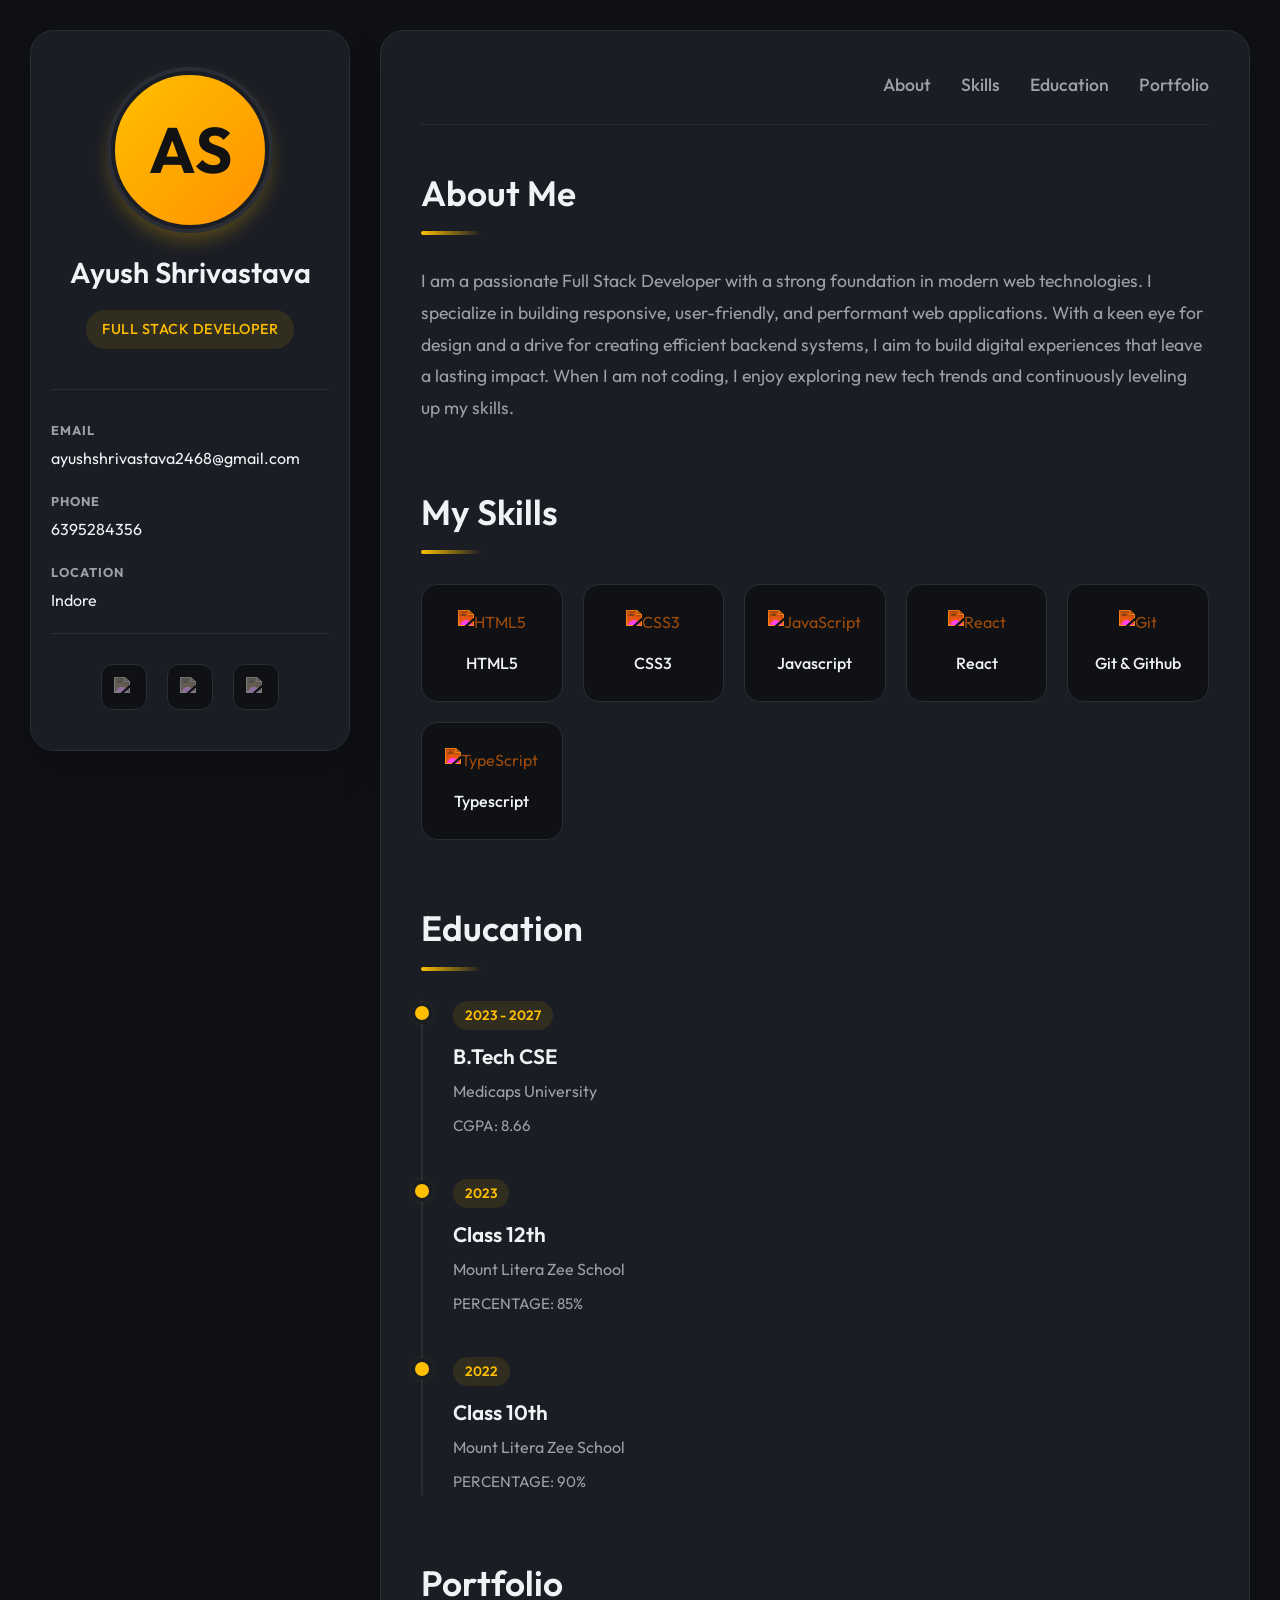
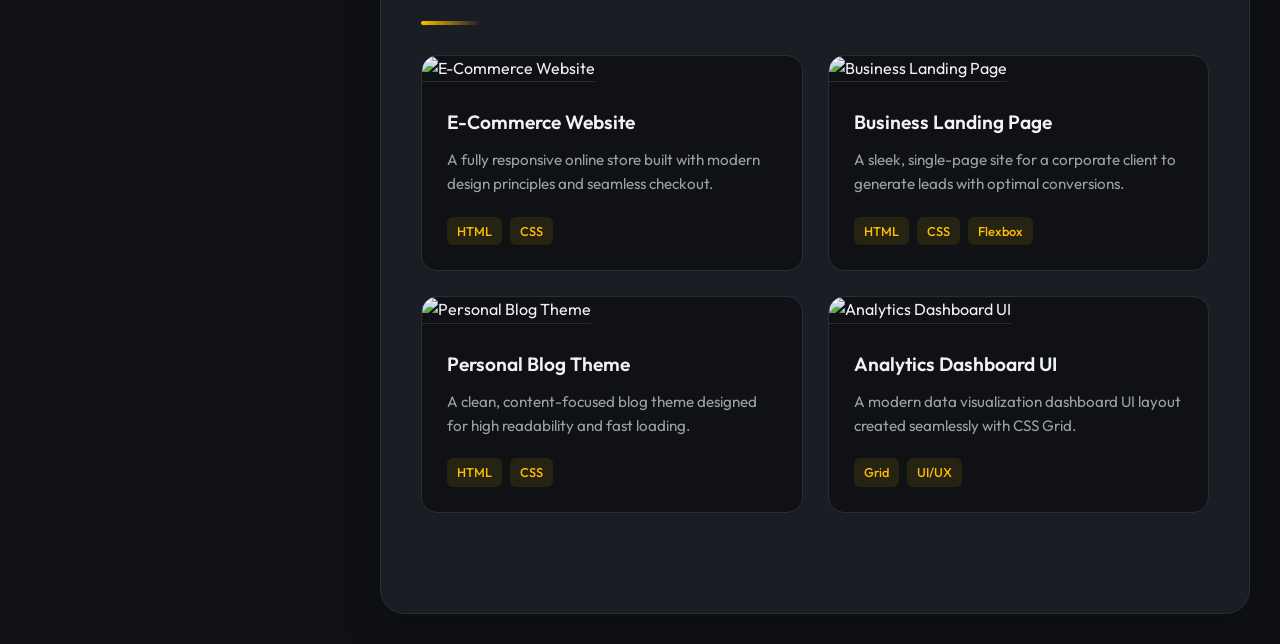
==== index.html @ e551c9ca "update" ====
<!DOCTYPE html>
<html lang="en">
<head>
    <meta charset="UTF-8">
    <meta name="viewport" content="width=device-width, initial-scale=1.0">
    <title>Ayush Shrivastava - Portfolio</title>
    <link rel="preconnect" href="https://fonts.googleapis.com">
    <link rel="preconnect" href="https://fonts.gstatic.com" crossorigin>
    <link href="https://fonts.googleapis.com/css2?family=Outfit:wght@300;400;500;600;700&display=swap" rel="stylesheet">
    <link rel="stylesheet" href="style.css">
</head>
<body>
    <div class="main-container">

        <!-- sidebar -->
         <div class="sidebar">

            <!-- profile -->
             <div class="profile">
                <div class="dp-text">AS</div>
                <h1>Ayush Shrivastava</h1>
                <h2>full stack developer</h2>
            </div>

             <!-- contact  -->
       <div class="contact">
                  <div class="email">
                    <h3 class="label">Email</h3>
                    <a href="mailto:ayushshrivastava2468@gmail.com" class="value">ayushshrivastava2468@gmail.com</a>
                  </div>
                  <div class="phone">
                    <h3 class="label">Phone</h3>
                    <a href="tel:6395284356" class="value">6395284356</a>
                  </div>
                  <div class="location">
                    <h3 class="label">Location</h3>
                    <p class="value">Indore</p>
                  </div>
             </div>

              <!-- social media-->
              <div class="social">
                <a href="#"><img src="https://www.svgrepo.com/show/144030/linkedin-square-logo.svg" alt="LinkedIn"></a>
                <a href="#"><img src="https://simpleicons.org/icons/facebook.svg" alt="Facebook"></a>
                <a href="#"><img src="https://simpleicons.org/icons/github.svg" alt="GitHub"></a>
              </div>
         </div>

         <!-- main contain -->
          <div class="content">
            <!-- navigation -->
             <div id="navigation">
             <nav>
              <a href="#about" class="active">About</a>
              <a href="#skills">Skills</a>
              <a href="#education">Education</a>
              <a href="#portfolio">Portfolio</a>
             </nav>
             </div>

            <!-- about me -->
             <div id="about">
              <h2 class="heading">About Me</h2>
               <div class="line"></div>
               <p>I am a passionate Full Stack Developer with a strong foundation in modern web technologies. I specialize in building responsive, user-friendly, and performant web applications. With a keen eye for design and a drive for creating efficient backend systems, I aim to build digital experiences that leave a lasting impact. When I am not coding, I enjoy exploring new tech trends and continuously leveling up my skills.</p>
             </div>

            <!-- skills -->
             <div id="skills">
              <h2 class="heading">My Skills</h2>
              <div class="line"></div>
              <div class="grid-container">
                  <div class="item">
                        <img src="https://simpleicons.org/icons/html5.svg" alt="HTML5">
                        <h3>HTML5</h3>
                    </div>
                    <div class="item">
                        <img src="https://simpleicons.org/icons/css3.svg" alt="CSS3">
                        <h3>CSS3</h3>
                    </div>
                    <div class="item">
                        <img src="https://simpleicons.org/icons/javascript.svg" alt="JavaScript">
                        <h3>Javascript</h3>
                    </div>
                    <div class="item">
                        <img src="https://simpleicons.org/icons/react.svg" alt="React">
                        <h3>React</h3>
                    </div>
                    <div class="item">
                        <img src="https://simpleicons.org/icons/git.svg" alt="Git">
                        <h3>Git & Github</h3>
                    </div>
                    <div class="item">
                        <img src="https://simpleicons.org/icons/typescript.svg" alt="TypeScript">
                        <h3>Typescript</h3>
                </div>
              </div>
          </div>

            <!-- education -->
             <div id="education">
                <h2 class="heading">Education</h2>
               <div class="line"></div>
               <div class="edtech">
                    <div class="edfirst">
                        <div class="goal"></div>
                        <div class="year">2023 - 2027</div>
                        <h3 class="degree">B.Tech CSE</h3>
                        <h3 class="college">Medicaps University</h3>
                        <p class="work">CGPA: 8.66</p>
                    </div>
                    <div class="edsecond">
                        <div class="goal"></div>
                        <div class="year">2023</div>
                        <h3 class="degree">Class 12th</h3>
                        <h3 class="college">Mount Litera Zee School</h3>
                        <p class="work">PERCENTAGE: 85%</p>
                    </div>
                     <div class="edthird">
                        <div class="goal"></div>
                        <div class="year">2022</div>
                        <h3 class="degree">Class 10th</h3>
                        <h3 class="college">Mount Litera Zee School</h3>
                        <p class="work">PERCENTAGE: 90%</p>
                    </div>
             </div>
             </div>

            <!-- portfolio -->
             <div id="portfolio">
                <h2 class="heading">Portfolio</h2>
                <div class="line"></div>

                <div class="project-container">
                    <div class="project">
                        <div class="project-img-wrapper">
                            <img src="https://images.unsplash.com/photo-1517694712202-14dd9538aa97?crop=entropy&cs=tinysrgb&fit=max&fm=jpg&ixid=MnwzNjUyOXwwfDF8c2VhcmNofDN8fGNvZGluZ3xlbnwwfHx8fDE2NTg0MjU5NjM&ixlib=rb-1.2.1&q=80&w=400" alt="E-Commerce Website">
                        </div>
                        <div class="card">
                            <h3>E-Commerce Website</h3>
                            <p>A fully responsive online store built with modern design principles and seamless checkout.</p>
                            <div class="project-tags">
                                <span>HTML</span><span>CSS</span>
                            </div>
                        </div>
                    </div>
                    <div class="project">
                        <div class="project-img-wrapper">
                            <img src="https://images.unsplash.com/photo-1542744095-291d1f67b221?crop=entropy&cs=tinysrgb&fit=max&fm=jpg&ixid=MnwzNjUyOXwwfDF8c2VhcmNofDEyfHx3ZWJzaXRlJTIwZGVzaWdufGVufDB8fHx8MTY1ODQyNTk5OQ&ixlib=rb-1.2.1&q=80&w=400" alt="Business Landing Page">
                        </div>
                        <div class="card">
                            <h3>Business Landing Page</h3>
                            <p>A sleek, single-page site for a corporate client to generate leads with optimal conversions.</p>
                            <div class="project-tags">
                                <span>HTML</span><span>CSS</span><span>Flexbox</span>
                            </div>
                        </div>
                    </div>
                    <div class="project">
                        <div class="project-img-wrapper">
                            <img src="https://images.unsplash.com/photo-1509343256512-d77a5cb3791b?crop=entropy&cs=tinysrgb&fit=max&fm=jpg&ixid=MnwzNjUyOXwwfDF8c2VhcmNofDE4fHxwb3J0Zm9saW98ZW58MHx8fHwxNjU4NDI2MDUx&ixlib=rb-1.2.1&q=80&w=400" alt="Personal Blog Theme">
                        </div>
                        <div class="card">
                            <h3>Personal Blog Theme</h3>
                            <p>A clean, content-focused blog theme designed for high readability and fast loading.</p>
                            <div class="project-tags">
                                <span>HTML</span><span>CSS</span>
                            </div>
                        </div>
                    </div>
                    <div class="project">
                        <div class="project-img-wrapper">
                            <img src="https://images.unsplash.com/photo-1551288049-bebda4e38f71?crop=entropy&cs=tinysrgb&fit=max&fm=jpg&ixid=MnwzNjUyOXwwfDF8c2VhcmNofDF8fGRhc2hib2FyZHxlbnwwfHx8fDE2NTg0MjYwMjM&ixlib=rb-1.2.1&q=80&w=400" alt="Analytics Dashboard UI">
                        </div>
                        <div class="card">
                            <h3>Analytics Dashboard UI</h3>
                            <p>A modern data visualization dashboard UI layout created seamlessly with CSS Grid.</p>
                            <div class="project-tags">
                                <span>Grid</span><span>UI/UX</span>
                            </div>
                        </div>
                    </div>
                </div>
             </div>

          </div>
    </div>

    <script>
        // Simple active state toggle for navigation based on scroll
        const sections = document.querySelectorAll('.content > div[id]');
        const navLinks = document.querySelectorAll('nav a');

        window.addEventListener('scroll', () => {
            let current = '';
            sections.forEach(section => {
                const sectionTop = section.offsetTop;
                if (pageYOffset >= sectionTop - 150) {
                    current = section.getAttribute('id');
                }
            });

            navLinks.forEach(link => {
                link.classList.remove('active');
                if (link.getAttribute('href').substring(1) === current) {
                    link.classList.add('active');
                }
            });
        });
    </script>
</body>
</html>
---- style.css ----
:root {
  --bg-color: #0f1115;
  --panel-bg: #1a1d24;
  --panel-border: #2a2d35;
  --primary: #FFBF00;
  --primary-glow: rgba(255, 191, 0, 0.3);
  --text-main: #f0f2f5;
  --text-muted: #9ba1a6;
  --font-main: 'Outfit', sans-serif;
  --transition: 0.3s cubic-bezier(0.4, 0, 0.2, 1);
}

html {
  scroll-behavior: smooth;
}

body {
    background-color: var(--bg-color);
    font-family: var(--font-main);
    color: var(--text-main);
    padding: 0;
    margin: 0;
    line-height: 1.6;
}

/* Scrollbar */
::-webkit-scrollbar {
  width: 8px;
}
::-webkit-scrollbar-track {
  background: var(--bg-color);
}
::-webkit-scrollbar-thumb {
  background: var(--panel-border);
  border-radius: 4px;
}
::-webkit-scrollbar-thumb:hover {
  background: var(--primary);
}

.main-container {
    display: grid;
    max-width: 1300px;
    grid-template-columns: 320px 1fr;
    gap: 30px;
    width: 100%;
    padding: 30px;
    margin: auto;
    box-sizing: border-box;
}

@media (max-width: 900px) {
    .main-container {
        grid-template-columns: 1fr;
    }
}

.sidebar {
    background-color: var(--panel-bg);
    border: 1px solid var(--panel-border);
    border-radius: 24px;
    padding: 40px 20px;
    position: sticky;
    top: 30px;
    height: max-content;
    box-shadow: 0 20px 40px rgba(0,0,0,0.2);
}

.content {
    background-color: var(--panel-bg);
    border: 1px solid var(--panel-border);
    padding: 40px;
    border-radius: 24px;
    box-shadow: 0 20px 40px rgba(0,0,0,0.2);
}

@media (max-width: 600px) {
    .content {
        padding: 20px;
    }
}

/* Profile */
.profile {
    text-align: center;
}

.profile .dp-text {
    width: 150px;
    height: 150px;
    border-radius: 50%;
    background: linear-gradient(135deg, var(--primary), #ff9100);
    color: #121212;
    display: flex;
    align-items: center;
    justify-content: center;
    font-size: 64px;
    font-weight: 700;
    margin: 0 auto 20px;
    border: 4px solid var(--panel-bg);
    box-shadow: 0 0 0 4px var(--panel-border), 0 10px 20px var(--primary-glow);
    transition: transform var(--transition);
}

.profile .dp-text:hover {
    transform: scale(1.05) rotate(-5deg);
}

.profile h1 {
    color: var(--text-main);
    margin: 0 0 15px 0;
    font-size: 1.8rem;
    font-weight: 600;
}

.profile h2 {
    background-color: rgba(255, 191, 0, 0.1);
    color: var(--primary);
    display: inline-block;
    padding: 8px 16px;
    border-radius: 20px;
    font-size: 0.9rem;
    font-weight: 500;
    margin: 0;
    letter-spacing: 0.5px;
    text-transform: uppercase;
}

/* Contact */
.contact {
    margin-top: 40px;
    padding-top: 30px;
    border-top: 1px solid var(--panel-border);
}

.contact > div {
    display: flex;
    align-items: flex-start;
    flex-direction: column;
    margin-bottom: 20px;
}

.label {
    margin: 0 0 5px 0;
    font-size: 0.8rem;
    text-transform: uppercase;
    color: var(--text-muted);
    letter-spacing: 1px;
}

.value {
    color: var(--text-main);
    text-decoration: none;
    font-size: 1rem;
    transition: color var(--transition);
    word-break: break-all;
}

.value:hover {
    color: var(--primary);
}

.location p {
    margin: 0;
}

/* Social Media */
.social {
    margin-top: 20px;
    padding-top: 30px;
    border-top: 1px solid var(--panel-border);
    display: flex;
    justify-content: center;
    gap: 20px;
}

.social a {
    display: flex;
    align-items: center;
    justify-content: center;
    width: 44px;
    height: 44px;
    border-radius: 12px;
    background: var(--bg-color);
    border: 1px solid var(--panel-border);
    transition: all var(--transition);
}

.social img {
    height: 20px;
    width: 20px;
    filter: invert(0.7);
    transition: filter var(--transition), transform var(--transition);
}

.social a:hover {
    background: var(--primary);
    border-color: var(--primary);
    transform: translateY(-3px);
    box-shadow: 0 10px 20px var(--primary-glow);
}

.social a:hover img {
    filter: invert(1) brightness(0);
    transform: scale(1.1);
}

/* Navigation */
#navigation {
    border-bottom: 1px solid var(--panel-border);
    margin-bottom: 40px;
    padding-bottom: 20px;
    position: sticky;
    top: -1px;
    background: var(--panel-bg);
    z-index: 10;
}

nav {
    display: flex;
    justify-content: flex-end;
    gap: 30px;
}

@media (max-width: 600px) {
    nav {
        justify-content: center;
        flex-wrap: wrap;
        gap: 15px;
    }
}

nav a {
    color: var(--text-muted);
    text-decoration: none;
    font-size: 1.1rem;
    font-weight: 500;
    transition: all var(--transition);
    position: relative;
    padding-bottom: 5px;
}

nav a::after {
    content: '';
    position: absolute;
    bottom: 0;
    left: 0;
    width: 0;
    height: 2px;
    background: var(--primary);
    transition: width var(--transition);
}

nav a.active, nav a:hover {
    color: var(--primary);
}

nav a.active::after, nav a:hover::after {
    width: 100%;
}

/* Sections */
.heading {
    color: var(--text-main);
    font-size: 2.2rem;
    margin: 0 0 10px 0;
    font-weight: 600;
}

.line {
    width: 60px;
    height: 4px;
    background: linear-gradient(90deg, var(--primary), transparent);
    margin-bottom: 30px;
    border-radius: 2px;
}

#about, #skills, #education, #portfolio {
    margin-bottom: 60px;
    scroll-margin-top: 80px;
}

#about p {
    color: var(--text-muted);
    font-size: 1.1rem;
    line-height: 1.8;
}

/* Skills */
.grid-container {
    display: grid;
    grid-template-columns: repeat(auto-fit, minmax(130px, 1fr));
    gap: 20px;
}

.item {
    padding: 25px 15px;
    border-radius: 16px;
    border: 1px solid var(--panel-border);
    background-color: var(--bg-color);
    text-align: center;
    transition: all var(--transition);
}

.item:hover {
    transform: translateY(-5px);
    border-color: var(--primary);
    box-shadow: 0 10px 20px rgba(0,0,0,0.2);
}

.item img {
    height: 40px;
    width: 40px;
    margin-bottom: 15px;
    filter: invert(75%) sepia(50%) saturate(1000%) hue-rotate(350deg) brightness(110%) contrast(101%);
    transition: transform var(--transition);
}

.item:hover img {
    transform: scale(1.1);
}

.item h3 {
    font-size: 1rem;
    font-weight: 500;
    margin: 0;
    color: var(--text-main);
}

/* Education Timeline */
.edtech {
    position: relative;
    padding-left: 30px;
    border-left: 2px solid var(--panel-border);
}

.edfirst, .edsecond, .edthird {
    position: relative;
    margin-bottom: 40px;
}

.edthird {
    margin-bottom: 0;
}

.goal {
    position: absolute;
    width: 14px;
    height: 14px;
    background-color: var(--primary);
    border-radius: 50%;
    left: -38px;
    top: 5px;
    box-shadow: 0 0 0 4px var(--panel-bg), 0 0 10px var(--primary-glow);
}

.year {
    display: inline-block;
    font-size: 0.85rem;
    color: var(--primary);
    background: rgba(255, 191, 0, 0.1);
    padding: 4px 12px;
    border-radius: 20px;
    margin-bottom: 10px;
    font-weight: 600;
}

.degree {
    display: block;
    color: var(--text-main);
    font-size: 1.3rem;
    font-weight: 600;
    margin: 0 0 5px 0;
}

.college {
    display: block;
    color: var(--text-muted);
    font-size: 1rem;
    font-weight: 400;
    margin: 0 0 10px 0;
}

.work {
    color: var(--text-muted);
    font-size: 0.95rem;
    margin: 0;
}

/* Portfolio */
.project-container {
    display: grid;
    grid-template-columns: repeat(auto-fit, minmax(280px, 1fr));
    gap: 25px;
}

.project {
    background-color: var(--bg-color);
    border: 1px solid var(--panel-border);
    border-radius: 16px;
    overflow: hidden;
    transition: all var(--transition);
    display: flex;
    flex-direction: column;
}

.project:hover {
    transform: translateY(-8px);
    border-color: var(--primary);
    box-shadow: 0 15px 30px rgba(0,0,0,0.3);
}

.project img {
    width: 100%;
    height: 200px;
    object-fit: cover;
    border-bottom: 1px solid var(--panel-border);
    transition: transform 0.5s ease;
}

.project:hover img {
    transform: scale(1.05);
}

.project-img-wrapper {
    overflow: hidden;
}

.project .card {
    padding: 25px;
    flex-grow: 1;
    display: flex;
    flex-direction: column;
}

.project h3 {
    color: var(--text-main);
    margin: 0 0 10px 0;
    font-size: 1.2rem;
    font-weight: 600;
}

.project p {
    color: var(--text-muted);
    line-height: 1.6;
    margin: 0 0 20px 0;
    font-size: 0.95rem;
    flex-grow: 1;
}

.project-tags {
    display: flex;
    flex-wrap: wrap;
    gap: 8px;
}

.project span {
    background-color: rgba(255, 191, 0, 0.1);
    color: var(--primary);
    font-size: 0.8rem;
    font-weight: 500;
    border-radius: 6px;
    padding: 4px 10px;
}
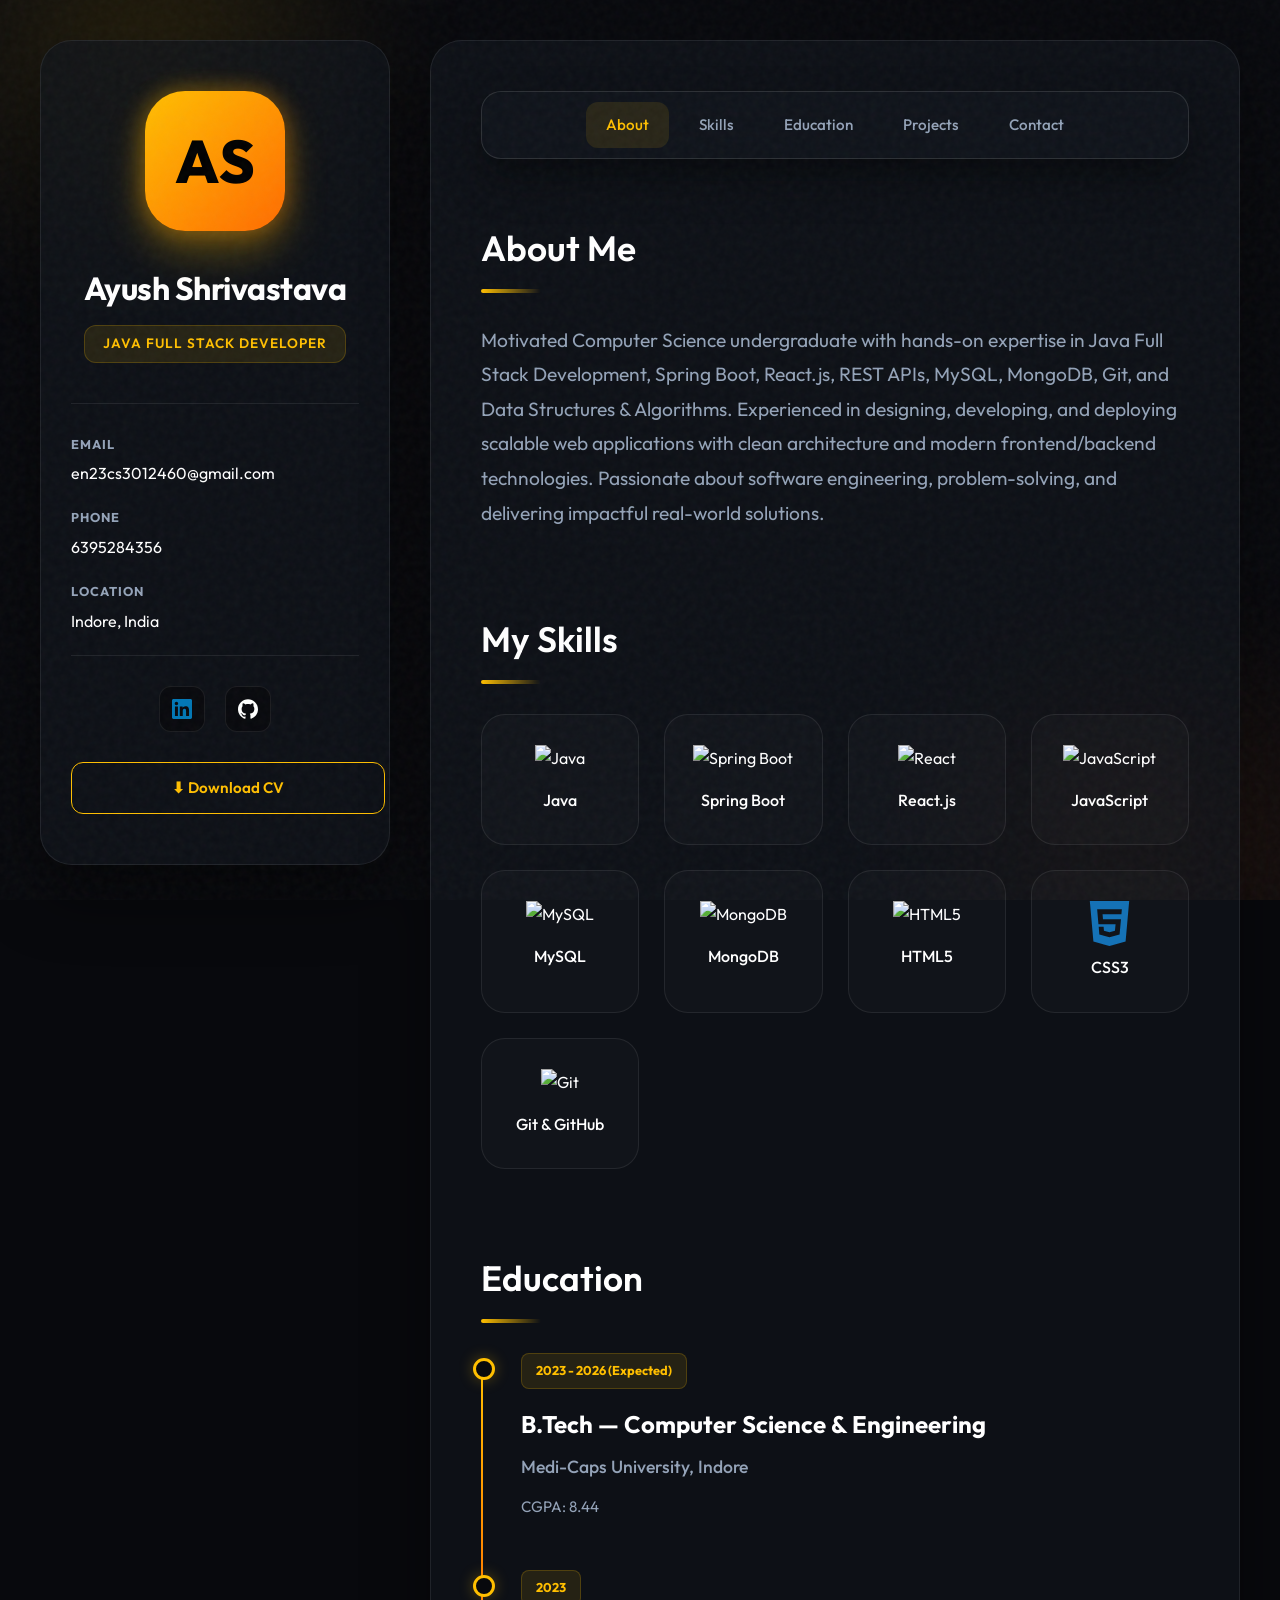
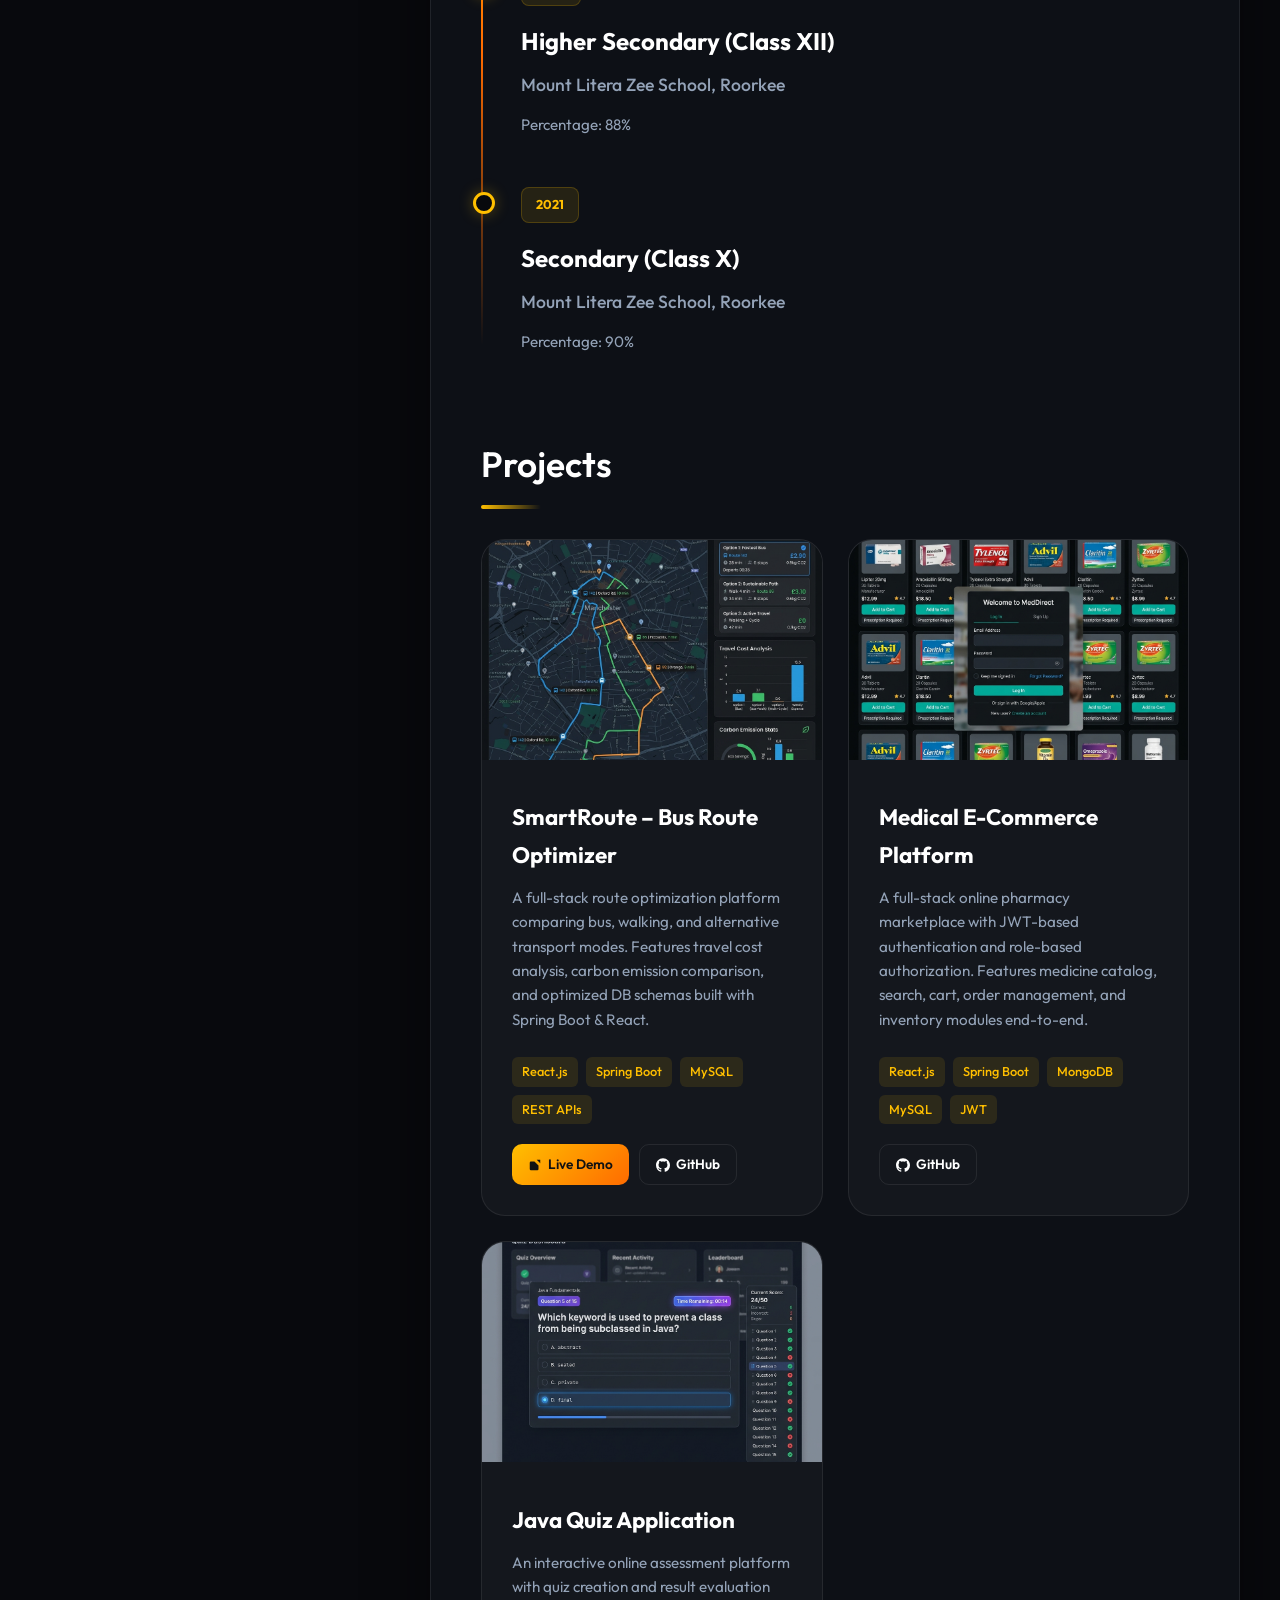
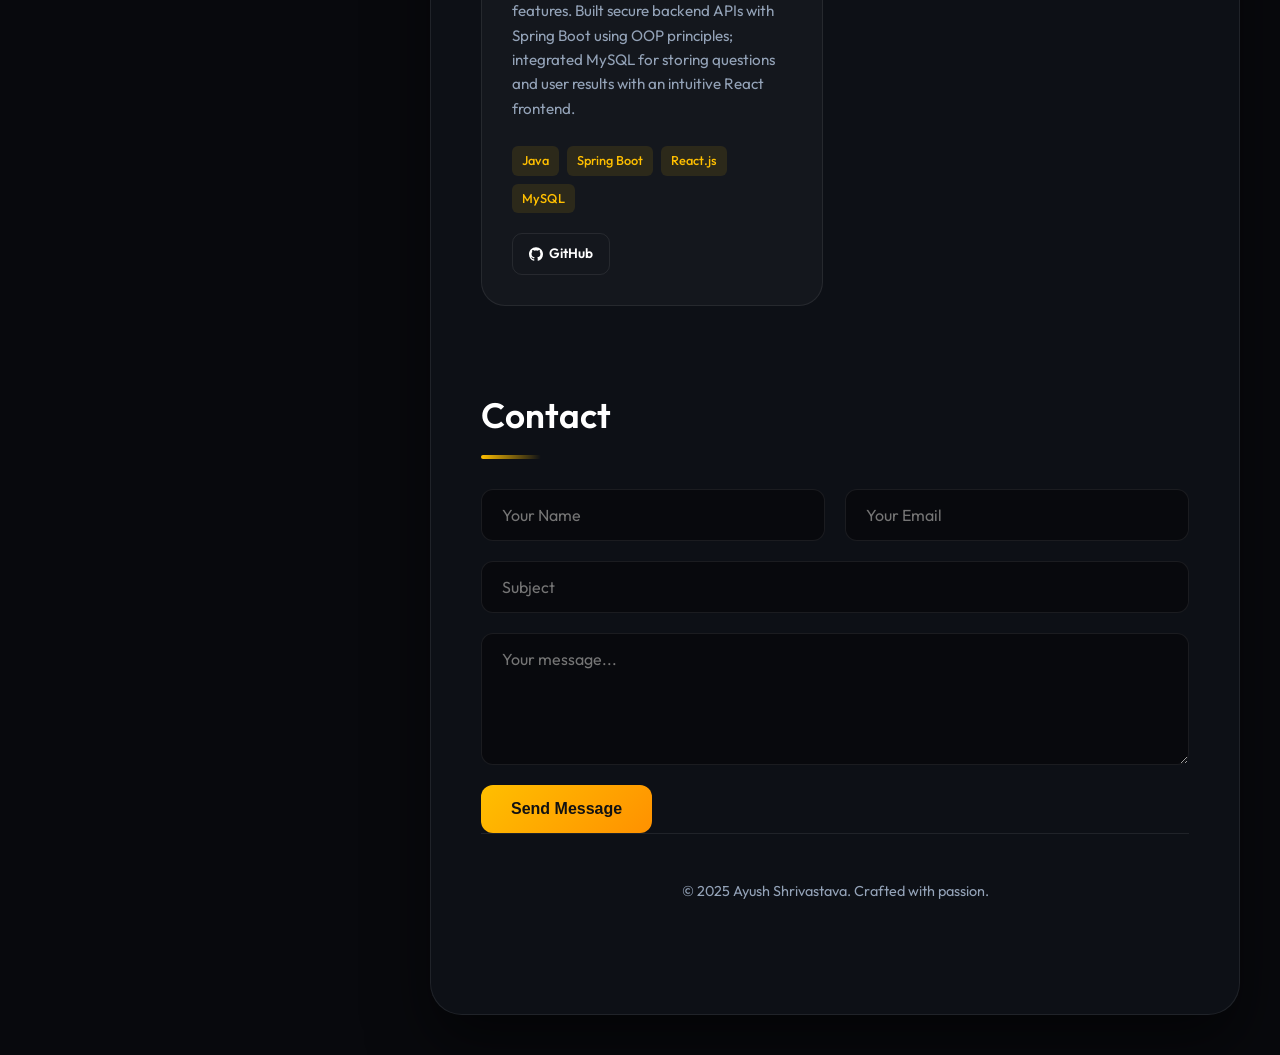
==== commit 84bf7343: "feat: update portfolio with 3 real projects, fix Java icon, update CGPA, add working links" ====
--- a/index.html
+++ b/index.html
@@ -4,12 +4,17 @@
     <meta charset="UTF-8">
     <meta name="viewport" content="width=device-width, initial-scale=1.0">
     <title>Ayush Shrivastava - Portfolio</title>
+    <meta name="description" content="Ayush Shrivastava - Java Full Stack Developer | Backend Engineer | Software Engineer. Portfolio showcasing projects in Spring Boot, React.js, and MongoDB.">
     <link rel="preconnect" href="https://fonts.googleapis.com">
     <link rel="preconnect" href="https://fonts.gstatic.com" crossorigin>
     <link href="https://fonts.googleapis.com/css2?family=Outfit:wght@300;400;500;600;700&display=swap" rel="stylesheet">
     <link rel="stylesheet" href="style.css">
 </head>
 <body>
+    <div class="bg-blobs">
+        <div class="blob blob-1"></div>
+        <div class="blob blob-2"></div>
+    </div>
     <div class="main-container">
 
         <!-- sidebar -->
@@ -19,14 +24,14 @@
              <div class="profile">
                 <div class="dp-text">AS</div>
                 <h1>Ayush Shrivastava</h1>
-                <h2>full stack developer</h2>
+                <h2>Java Full Stack Developer</h2>
             </div>
 
              <!-- contact  -->
        <div class="contact">
                   <div class="email">
                     <h3 class="label">Email</h3>
-                    <a href="mailto:ayushshrivastava2468@gmail.com" class="value">ayushshrivastava2468@gmail.com</a>
+                    <a href="mailto:en23cs3012460@gmail.com" class="value">en23cs3012460@gmail.com</a>
                   </div>
                   <div class="phone">
                     <h3 class="label">Phone</h3>
@@ -34,19 +39,26 @@
                   </div>
                   <div class="location">
                     <h3 class="label">Location</h3>
-                    <p class="value">Indore</p>
+                    <p class="value">Indore, India</p>
                   </div>
              </div>
 
               <!-- social media-->
-              <div class="social">
-                <a href="#"><img src="https://www.svgrepo.com/show/144030/linkedin-square-logo.svg" alt="LinkedIn"></a>
-                <a href="#"><img src="https://simpleicons.org/icons/facebook.svg" alt="Facebook"></a>
-                <a href="#"><img src="https://simpleicons.org/icons/github.svg" alt="GitHub"></a>
+               <div class="social">
+                 <a href="https://www.linkedin.com/in/ayush-shrivastava-908a51404/" target="_blank" rel="noopener noreferrer" aria-label="LinkedIn">
+                   <svg width="20" height="20" viewBox="0 0 24 24" fill="#0077B5" xmlns="http://www.w3.org/2000/svg"><path d="M20.447 20.452h-3.554v-5.569c0-1.328-.027-3.037-1.852-3.037-1.853 0-2.136 1.445-2.136 2.939v5.667H9.351V9h3.414v1.561h.046c.477-.9 1.637-1.85 3.37-1.85 3.601 0 4.267 2.37 4.267 5.455v6.286zM5.337 7.433c-1.144 0-2.063-.926-2.063-2.065 0-1.138.92-2.063 2.063-2.063 1.14 0 2.064.925 2.064 2.063 0 1.139-.925 2.065-2.064 2.065zm1.782 13.019H3.555V9h3.564v11.452zM22.225 0H1.771C.792 0 0 .774 0 1.729v20.542C0 23.227.792 24 1.771 24h20.451c.981 0 1.771-.773 1.771-1.729V1.729C24 .774 23.207 0 22.225 0z"/></svg>
+                 </a>
+                 <a href="https://github.com/ayush95922" target="_blank" rel="noopener noreferrer" aria-label="GitHub">
+                   <svg width="20" height="20" viewBox="0 0 24 24" fill="#FFFFFF" xmlns="http://www.w3.org/2000/svg"><path d="M12 .297c-6.63 0-12 5.373-12 12 0 5.303 3.438 9.8 8.205 11.385.6.113.82-.258.82-.577 0-.285-.01-1.04-.015-2.04-3.338.724-4.042-1.61-4.042-1.61C4.422 18.07 3.633 17.7 3.633 17.7c-1.087-.744.084-.729.084-.729 1.205.084 1.838 1.236 1.838 1.236 1.07 1.835 2.809 1.305 3.495.998.108-.776.417-1.305.76-1.605-2.665-.3-5.466-1.332-5.466-5.93 0-1.31.465-2.38 1.235-3.22-.135-.303-.54-1.523.105-3.176 0 0 1.005-.322 3.3 1.23.96-.267 1.98-.399 3-.405 1.02.006 2.04.138 3 .405 2.28-1.552 3.285-1.23 3.285-1.23.645 1.653.24 2.873.12 3.176.765.84 1.23 1.91 1.23 3.22 0 4.61-2.805 5.625-5.475 5.92.42.36.81 1.096.81 2.22 0 1.606-.015 2.896-.015 3.286 0 .315.21.69.825.57C20.565 22.092 24 17.592 24 12.297c0-6.627-5.373-12-12-12"/></svg>
+                 </a>
+               </div>
+
+              <div class="resume-btn-container">
+                  <a href="https://drive.google.com/open?id=1u8SB5fSMzvnxS4epfUUIvVacuaMoGX4R" target="_blank" rel="noopener noreferrer" class="resume-btn" id="download-cv-btn">⬇ Download CV</a>
               </div>
          </div>
 
-         <!-- main contain -->
+         <!-- main content -->
           <div class="content">
             <!-- navigation -->
              <div id="navigation">
@@ -54,7 +66,8 @@
               <a href="#about" class="active">About</a>
               <a href="#skills">Skills</a>
               <a href="#education">Education</a>
-              <a href="#portfolio">Portfolio</a>
+              <a href="#portfolio">Projects</a>
+              <a href="#contact-section">Contact</a>
              </nav>
              </div>
 
@@ -62,7 +75,7 @@
              <div id="about">
               <h2 class="heading">About Me</h2>
                <div class="line"></div>
-               <p>I am a passionate Full Stack Developer with a strong foundation in modern web technologies. I specialize in building responsive, user-friendly, and performant web applications. With a keen eye for design and a drive for creating efficient backend systems, I aim to build digital experiences that leave a lasting impact. When I am not coding, I enjoy exploring new tech trends and continuously leveling up my skills.</p>
+               <p>Motivated Computer Science undergraduate with hands-on expertise in Java Full Stack Development, Spring Boot, React.js, REST APIs, MySQL, MongoDB, Git, and Data Structures &amp; Algorithms. Experienced in designing, developing, and deploying scalable web applications with clean architecture and modern frontend/backend technologies. Passionate about software engineering, problem-solving, and delivering impactful real-world solutions.</p>
              </div>
 
             <!-- skills -->
@@ -71,29 +84,41 @@
               <div class="line"></div>
               <div class="grid-container">
                   <div class="item">
-                        <img src="https://simpleicons.org/icons/html5.svg" alt="HTML5">
+                        <img src="https://cdn.simpleicons.org/openjdk/ED8B00" alt="Java">
+                        <h3>Java</h3>
+                    </div>
+                    <div class="item">
+                        <img src="https://cdn.simpleicons.org/springboot" alt="Spring Boot">
+                        <h3>Spring Boot</h3>
+                    </div>
+                    <div class="item">
+                        <img src="https://cdn.simpleicons.org/react" alt="React">
+                        <h3>React.js</h3>
+                    </div>
+                    <div class="item">
+                        <img src="https://cdn.simpleicons.org/javascript" alt="JavaScript">
+                        <h3>JavaScript</h3>
+                    </div>
+                    <div class="item">
+                        <img src="https://cdn.simpleicons.org/mysql" alt="MySQL">
+                        <h3>MySQL</h3>
+                    </div>
+                    <div class="item">
+                        <img src="https://cdn.simpleicons.org/mongodb" alt="MongoDB">
+                        <h3>MongoDB</h3>
+                    </div>
+                    <div class="item">
+                        <img src="https://cdn.simpleicons.org/html5" alt="HTML5">
                         <h3>HTML5</h3>
                     </div>
                     <div class="item">
-                        <img src="https://simpleicons.org/icons/css3.svg" alt="CSS3">
+                        <svg width="45" height="45" viewBox="0 0 24 24" fill="#1572B6" xmlns="http://www.w3.org/2000/svg"><path d="M1.5 0h21l-1.91 21.563L11.977 24l-8.564-2.438L1.5 0zm7.031 9.75l-.232-2.718 10.059.003.23-2.622L5.412 4.41l.698 8.01h9.126l-.326 3.426-2.91.804-2.955-.81-.188-2.11H6.248l.33 4.171L12 19.351l5.379-1.443.744-8.157H8.531z"/></svg>
                         <h3>CSS3</h3>
                     </div>
                     <div class="item">
-                        <img src="https://simpleicons.org/icons/javascript.svg" alt="JavaScript">
-                        <h3>Javascript</h3>
-                    </div>
-                    <div class="item">
-                        <img src="https://simpleicons.org/icons/react.svg" alt="React">
-                        <h3>React</h3>
-                    </div>
-                    <div class="item">
-                        <img src="https://simpleicons.org/icons/git.svg" alt="Git">
-                        <h3>Git & Github</h3>
-                    </div>
-                    <div class="item">
-                        <img src="https://simpleicons.org/icons/typescript.svg" alt="TypeScript">
-                        <h3>Typescript</h3>
-                </div>
+                        <img src="https://cdn.simpleicons.org/git" alt="Git">
+                        <h3>Git &amp; GitHub</h3>
+                    </div>
               </div>
           </div>
 
@@ -104,82 +129,114 @@
                <div class="edtech">
                     <div class="edfirst">
                         <div class="goal"></div>
-                        <div class="year">2023 - 2027</div>
-                        <h3 class="degree">B.Tech CSE</h3>
-                        <h3 class="college">Medicaps University</h3>
-                        <p class="work">CGPA: 8.66</p>
+                        <div class="year">2023 - 2026 (Expected)</div>
+                        <h3 class="degree">B.Tech — Computer Science &amp; Engineering</h3>
+                        <h3 class="college">Medi-Caps University, Indore</h3>
+                        <p class="work">CGPA: 8.44</p>
                     </div>
                     <div class="edsecond">
                         <div class="goal"></div>
                         <div class="year">2023</div>
-                        <h3 class="degree">Class 12th</h3>
-                        <h3 class="college">Mount Litera Zee School</h3>
-                        <p class="work">PERCENTAGE: 85%</p>
+                        <h3 class="degree">Higher Secondary (Class XII)</h3>
+                        <h3 class="college">Mount Litera Zee School, Roorkee</h3>
+                        <p class="work">Percentage: 88%</p>
                     </div>
                      <div class="edthird">
                         <div class="goal"></div>
-                        <div class="year">2022</div>
-                        <h3 class="degree">Class 10th</h3>
-                        <h3 class="college">Mount Litera Zee School</h3>
-                        <p class="work">PERCENTAGE: 90%</p>
+                        <div class="year">2021</div>
+                        <h3 class="degree">Secondary (Class X)</h3>
+                        <h3 class="college">Mount Litera Zee School, Roorkee</h3>
+                        <p class="work">Percentage: 90%</p>
                     </div>
              </div>
              </div>
 
             <!-- portfolio -->
              <div id="portfolio">
-                <h2 class="heading">Portfolio</h2>
+                <h2 class="heading">Projects</h2>
                 <div class="line"></div>
 
                 <div class="project-container">
+                    <!-- Project 1: SmartRoute -->
                     <div class="project">
                         <div class="project-img-wrapper">
-                            <img src="https://images.unsplash.com/photo-1517694712202-14dd9538aa97?crop=entropy&cs=tinysrgb&fit=max&fm=jpg&ixid=MnwzNjUyOXwwfDF8c2VhcmNofDN8fGNvZGluZ3xlbnwwfHx8fDE2NTg0MjU5NjM&ixlib=rb-1.2.1&q=80&w=400" alt="E-Commerce Website">
+                            <img src="smartroute.png" alt="SmartRoute – Smart Bus Route Optimizer">
                         </div>
                         <div class="card">
-                            <h3>E-Commerce Website</h3>
-                            <p>A fully responsive online store built with modern design principles and seamless checkout.</p>
+                            <h3>SmartRoute – Bus Route Optimizer</h3>
+                            <p>A full-stack route optimization platform comparing bus, walking, and alternative transport modes. Features travel cost analysis, carbon emission comparison, and optimized DB schemas built with Spring Boot &amp; React.</p>
                             <div class="project-tags">
-                                <span>HTML</span><span>CSS</span>
-                            </div>
-                        </div>
-                    </div>
+                                <span>React.js</span><span>Spring Boot</span><span>MySQL</span><span>REST APIs</span>
+                            </div>
+                            <div class="project-links">
+                                <a href="https://route-optimizer-six-bay.vercel.app/" target="_blank" rel="noopener noreferrer" class="project-link project-link-live">
+                                    <svg width="14" height="14" viewBox="0 0 24 24" fill="currentColor"><path d="M18 13v6a2 2 0 01-2 2H5a2 2 0 01-2-2V8a2 2 0 012-2h6M15 3h6v6M10 14L21 3"/></svg>
+                                    Live Demo
+                                </a>
+                                <a href="https://github.com/ayush95922/Route-Optimizer.git" target="_blank" rel="noopener noreferrer" class="project-link project-link-git">
+                                    <svg width="14" height="14" viewBox="0 0 24 24" fill="currentColor"><path d="M12 .297c-6.63 0-12 5.373-12 12 0 5.303 3.438 9.8 8.205 11.385.6.113.82-.258.82-.577 0-.285-.01-1.04-.015-2.04-3.338.724-4.042-1.61-4.042-1.61C4.422 18.07 3.633 17.7 3.633 17.7c-1.087-.744.084-.729.084-.729 1.205.084 1.838 1.236 1.838 1.236 1.07 1.835 2.809 1.305 3.495.998.108-.776.417-1.305.76-1.605-2.665-.3-5.466-1.332-5.466-5.93 0-1.31.465-2.38 1.235-3.22-.135-.303-.54-1.523.105-3.176 0 0 1.005-.322 3.3 1.23.96-.267 1.98-.399 3-.405 1.02.006 2.04.138 3 .405 2.28-1.552 3.285-1.23 3.285-1.23.645 1.653.24 2.873.12 3.176.765.84 1.23 1.91 1.23 3.22 0 4.61-2.805 5.625-5.475 5.92.42.36.81 1.096.81 2.22 0 1.606-.015 2.896-.015 3.286 0 .315.21.69.825.57C20.565 22.092 24 17.592 24 12.297c0-6.627-5.373-12-12-12"/></svg>
+                                    GitHub
+                                </a>
+                            </div>
+                        </div>
+                    </div>
+
+                    <!-- Project 2: Medical E-Commerce -->
                     <div class="project">
                         <div class="project-img-wrapper">
-                            <img src="https://images.unsplash.com/photo-1542744095-291d1f67b221?crop=entropy&cs=tinysrgb&fit=max&fm=jpg&ixid=MnwzNjUyOXwwfDF8c2VhcmNofDEyfHx3ZWJzaXRlJTIwZGVzaWdufGVufDB8fHx8MTY1ODQyNTk5OQ&ixlib=rb-1.2.1&q=80&w=400" alt="Business Landing Page">
+                            <img src="medical_ecommerce.png" alt="Medical E-Commerce Platform">
                         </div>
                         <div class="card">
-                            <h3>Business Landing Page</h3>
-                            <p>A sleek, single-page site for a corporate client to generate leads with optimal conversions.</p>
+                            <h3>Medical E-Commerce Platform</h3>
+                            <p>A full-stack online pharmacy marketplace with JWT-based authentication and role-based authorization. Features medicine catalog, search, cart, order management, and inventory modules end-to-end.</p>
                             <div class="project-tags">
-                                <span>HTML</span><span>CSS</span><span>Flexbox</span>
-                            </div>
-                        </div>
-                    </div>
+                                <span>React.js</span><span>Spring Boot</span><span>MongoDB</span><span>MySQL</span><span>JWT</span>
+                            </div>
+                            <div class="project-links">
+                                <a href="https://github.com/ayush95922/medical-ecommerce.git" target="_blank" rel="noopener noreferrer" class="project-link project-link-git">
+                                    <svg width="14" height="14" viewBox="0 0 24 24" fill="currentColor"><path d="M12 .297c-6.63 0-12 5.373-12 12 0 5.303 3.438 9.8 8.205 11.385.6.113.82-.258.82-.577 0-.285-.01-1.04-.015-2.04-3.338.724-4.042-1.61-4.042-1.61C4.422 18.07 3.633 17.7 3.633 17.7c-1.087-.744.084-.729.084-.729 1.205.084 1.838 1.236 1.838 1.236 1.07 1.835 2.809 1.305 3.495.998.108-.776.417-1.305.76-1.605-2.665-.3-5.466-1.332-5.466-5.93 0-1.31.465-2.38 1.235-3.22-.135-.303-.54-1.523.105-3.176 0 0 1.005-.322 3.3 1.23.96-.267 1.98-.399 3-.405 1.02.006 2.04.138 3 .405 2.28-1.552 3.285-1.23 3.285-1.23.645 1.653.24 2.873.12 3.176.765.84 1.23 1.91 1.23 3.22 0 4.61-2.805 5.625-5.475 5.92.42.36.81 1.096.81 2.22 0 1.606-.015 2.896-.015 3.286 0 .315.21.69.825.57C20.565 22.092 24 17.592 24 12.297c0-6.627-5.373-12-12-12"/></svg>
+                                    GitHub
+                                </a>
+                            </div>
+                        </div>
+                    </div>
+                    <!-- Project 3: Java Quiz Application -->
                     <div class="project">
                         <div class="project-img-wrapper">
-                            <img src="https://images.unsplash.com/photo-1509343256512-d77a5cb3791b?crop=entropy&cs=tinysrgb&fit=max&fm=jpg&ixid=MnwzNjUyOXwwfDF8c2VhcmNofDE4fHxwb3J0Zm9saW98ZW58MHx8fHwxNjU4NDI2MDUx&ixlib=rb-1.2.1&q=80&w=400" alt="Personal Blog Theme">
+                            <img src="java_quiz.png" alt="Java Quiz Application">
                         </div>
                         <div class="card">
-                            <h3>Personal Blog Theme</h3>
-                            <p>A clean, content-focused blog theme designed for high readability and fast loading.</p>
+                            <h3>Java Quiz Application</h3>
+                            <p>An interactive online assessment platform with quiz creation and result evaluation features. Built secure backend APIs with Spring Boot using OOP principles; integrated MySQL for storing questions and user results with an intuitive React frontend.</p>
                             <div class="project-tags">
-                                <span>HTML</span><span>CSS</span>
-                            </div>
-                        </div>
-                    </div>
-                    <div class="project">
-                        <div class="project-img-wrapper">
-                            <img src="https://images.unsplash.com/photo-1551288049-bebda4e38f71?crop=entropy&cs=tinysrgb&fit=max&fm=jpg&ixid=MnwzNjUyOXwwfDF8c2VhcmNofDF8fGRhc2hib2FyZHxlbnwwfHx8fDE2NTg0MjYwMjM&ixlib=rb-1.2.1&q=80&w=400" alt="Analytics Dashboard UI">
-                        </div>
-                        <div class="card">
-                            <h3>Analytics Dashboard UI</h3>
-                            <p>A modern data visualization dashboard UI layout created seamlessly with CSS Grid.</p>
-                            <div class="project-tags">
-                                <span>Grid</span><span>UI/UX</span>
-                            </div>
-                        </div>
-                    </div>
+                                <span>Java</span><span>Spring Boot</span><span>React.js</span><span>MySQL</span>
+                            </div>
+                            <div class="project-links">
+                                <a href="https://github.com/ayush95922/java-quiz.git" target="_blank" rel="noopener noreferrer" class="project-link project-link-git">
+                                    <svg width="14" height="14" viewBox="0 0 24 24" fill="currentColor"><path d="M12 .297c-6.63 0-12 5.373-12 12 0 5.303 3.438 9.8 8.205 11.385.6.113.82-.258.82-.577 0-.285-.01-1.04-.015-2.04-3.338.724-4.042-1.61-4.042-1.61C4.422 18.07 3.633 17.7 3.633 17.7c-1.087-.744.084-.729.084-.729 1.205.084 1.838 1.236 1.838 1.236 1.07 1.835 2.809 1.305 3.495.998.108-.776.417-1.305.76-1.605-2.665-.3-5.466-1.332-5.466-5.93 0-1.31.465-2.38 1.235-3.22-.135-.303-.54-1.523.105-3.176 0 0 1.005-.322 3.3 1.23.96-.267 1.98-.399 3-.405 1.02.006 2.04.138 3 .405 2.28-1.552 3.285-1.23 3.285-1.23.645 1.653.24 2.873.12 3.176.765.84 1.23 1.91 1.23 3.22 0 4.61-2.805 5.625-5.475 5.92.42.36.81 1.096.81 2.22 0 1.606-.015 2.896-.015 3.286 0 .315.21.69.825.57C20.565 22.092 24 17.592 24 12.297c0-6.627-5.373-12-12-12"/></svg>
+                                    GitHub
+                                </a>
+                            </div>
+                        </div>
+                    </div>
+                </div>
+             </div>
+
+            <!-- contact section -->
+             <div id="contact-section">
+                <h2 class="heading">Contact</h2>
+                <div class="line"></div>
+                <form class="contact-form" onsubmit="handleFormSubmit(event)">
+                    <div class="form-group">
+                        <input type="text" id="contact-name" placeholder="Your Name" required>
+                        <input type="email" id="contact-email" placeholder="Your Email" required>
+                    </div>
+                    <input type="text" id="contact-subject" placeholder="Subject">
+                    <textarea id="contact-message" rows="5" placeholder="Your message..." required></textarea>
+                    <button type="submit" id="contact-submit-btn">Send Message</button>
+                </form>
+                <div class="footer">
+                    <p>© 2025 Ayush Shrivastava. Crafted with passion.</p>
                 </div>
              </div>
 
@@ -187,6 +244,40 @@
     </div>
 
     <script>
+        // Typewriter Effect
+        const subtitle = document.querySelector('.profile h2');
+        const text = subtitle.innerText;
+        subtitle.innerText = '';
+        let i = 0;
+
+        function typeWriter() {
+            if (i < text.length) {
+                subtitle.innerHTML += text.charAt(i);
+                i++;
+                setTimeout(typeWriter, 80);
+            }
+        }
+        
+        window.addEventListener('DOMContentLoaded', typeWriter);
+
+        // Scroll Reveal Animation
+        const observerOptions = {
+            threshold: 0.1
+        };
+
+        const observer = new IntersectionObserver((entries) => {
+            entries.forEach(entry => {
+                if (entry.isIntersecting) {
+                    entry.target.classList.add('reveal-visible');
+                }
+            });
+        }, observerOptions);
+
+        document.querySelectorAll('.content > div[id]').forEach(section => {
+            section.classList.add('reveal');
+            observer.observe(section);
+        });
+
         // Simple active state toggle for navigation based on scroll
         const sections = document.querySelectorAll('.content > div[id]');
         const navLinks = document.querySelectorAll('nav a');
@@ -195,7 +286,7 @@
             let current = '';
             sections.forEach(section => {
                 const sectionTop = section.offsetTop;
-                if (pageYOffset >= sectionTop - 150) {
+                if (pageYOffset >= sectionTop - 200) {
                     current = section.getAttribute('id');
                 }
             });
@@ -207,6 +298,32 @@
                 }
             });
         });
+
+        // Smooth scroll for nav links
+        navLinks.forEach(link => {
+            link.addEventListener('click', (e) => {
+                e.preventDefault();
+                const targetId = link.getAttribute('href');
+                const targetSection = document.querySelector(targetId);
+                window.scrollTo({
+                    top: targetSection.offsetTop - 100,
+                    behavior: 'smooth'
+                });
+            });
+        });
+
+        // Contact Form Handler
+        function handleFormSubmit(e) {
+            e.preventDefault();
+            const btn = document.getElementById('contact-submit-btn');
+            btn.textContent = '✓ Message Sent!';
+            btn.style.background = 'linear-gradient(135deg, #22c55e, #16a34a)';
+            setTimeout(() => {
+                btn.textContent = 'Send Message';
+                btn.style.background = '';
+                e.target.reset();
+            }, 3000);
+        }
     </script>
 </body>
 </html>
--- a/style.css
+++ b/style.css
@@ -1,17 +1,22 @@
 :root {
-  --bg-color: #0f1115;
-  --panel-bg: #1a1d24;
-  --panel-border: #2a2d35;
+  --bg-color: #08090d;
+  --panel-bg: rgba(17, 20, 28, 0.7);
+  --panel-border: rgba(255, 255, 255, 0.08);
   --primary: #FFBF00;
+  --primary-rgb: 255, 191, 0;
   --primary-glow: rgba(255, 191, 0, 0.3);
-  --text-main: #f0f2f5;
-  --text-muted: #9ba1a6;
+  --secondary: #ff6b00;
+  --text-main: #ffffff;
+  --text-muted: #94a3b8;
   --font-main: 'Outfit', sans-serif;
-  --transition: 0.3s cubic-bezier(0.4, 0, 0.2, 1);
+  --transition: 0.5s cubic-bezier(0.16, 1, 0.3, 1);
+  --glass-bg: rgba(17, 20, 28, 0.85);
+  --glass-border: rgba(255, 255, 255, 0.12);
 }
 
 html {
   scroll-behavior: smooth;
+  cursor: default;
 }
 
 body {
@@ -20,7 +25,66 @@
     color: var(--text-main);
     padding: 0;
     margin: 0;
-    line-height: 1.6;
+    line-height: 1.7;
+    overflow-x: hidden;
+    position: relative;
+    -webkit-font-smoothing: antialiased;
+}
+
+/* Grain Texture Overlay */
+body::before {
+    content: "";
+    position: fixed;
+    top: 0;
+    left: 0;
+    width: 100%;
+    height: 100%;
+    background-image: url("data:image/svg+xml,%3Csvg viewBox='0 0 200 200' xmlns='http://www.w3.org/2000/svg'%3E%3Cfilter id='noiseFilter'%3E%3CfeTurbulence type='fractalNoise' baseFrequency='0.65' numOctaves='3' stitchTiles='stitch'/%3E%3C/filter%3E%3Crect width='100%25' height='100%25' filter='url(%23noiseFilter)'/%3E%3C/svg%3E");
+    opacity: 0.04;
+    z-index: 9999;
+    pointer-events: none;
+}
+
+/* Animated Background Decorations */
+.bg-blobs {
+    position: fixed;
+    top: 0;
+    left: 0;
+    width: 100%;
+    height: 100%;
+    z-index: -1;
+    overflow: hidden;
+    pointer-events: none;
+}
+
+.blob {
+    position: absolute;
+    width: 500px;
+    height: 500px;
+    background: radial-gradient(circle, var(--primary) 0%, transparent 70%);
+    border-radius: 50%;
+    filter: blur(80px);
+    opacity: 0.15;
+    animation: move 20s infinite alternate;
+}
+
+.blob-1 {
+    top: -200px;
+    left: -100px;
+    background: radial-gradient(circle, var(--primary) 0%, transparent 70%);
+}
+
+.blob-2 {
+    bottom: -200px;
+    right: -100px;
+    background: radial-gradient(circle, var(--secondary) 0%, transparent 70%);
+    animation-delay: -5s;
+    animation-duration: 25s;
+}
+
+@keyframes move {
+    from { transform: translate(0, 0) scale(1); }
+    to { transform: translate(100px, 100px) scale(1.2); }
 }
 
 /* Scrollbar */
@@ -40,13 +104,23 @@
 
 .main-container {
     display: grid;
-    max-width: 1300px;
-    grid-template-columns: 320px 1fr;
-    gap: 30px;
+    max-width: 1400px;
+    grid-template-columns: 350px 1fr;
+    gap: 40px;
     width: 100%;
-    padding: 30px;
+    padding: 40px;
     margin: auto;
     box-sizing: border-box;
+    opacity: 0;
+    transform: translateY(20px);
+    animation: fadeIn 1s ease-out forwards;
+}
+
+@keyframes fadeIn {
+    to {
+        opacity: 1;
+        transform: translateY(0);
+    }
 }
 
 @media (max-width: 900px) {
@@ -56,74 +130,91 @@
 }
 
 .sidebar {
-    background-color: var(--panel-bg);
+    background: var(--panel-bg);
     border: 1px solid var(--panel-border);
-    border-radius: 24px;
-    padding: 40px 20px;
+    border-radius: 32px;
+    padding: 50px 30px;
     position: sticky;
     top: 30px;
     height: max-content;
-    box-shadow: 0 20px 40px rgba(0,0,0,0.2);
+    box-shadow: 0 30px 60px rgba(0,0,0,0.5);
+    backdrop-filter: blur(20px);
+    transition: var(--transition);
 }
 
 .content {
-    background-color: var(--panel-bg);
+    background: var(--panel-bg);
     border: 1px solid var(--panel-border);
-    padding: 40px;
-    border-radius: 24px;
-    box-shadow: 0 20px 40px rgba(0,0,0,0.2);
+    padding: 50px;
+    border-radius: 32px;
+    box-shadow: 0 30px 60px rgba(0,0,0,0.5);
+    backdrop-filter: blur(20px);
 }
 
 @media (max-width: 600px) {
     .content {
-        padding: 20px;
+        padding: 30px 20px;
     }
 }
 
 /* Profile */
 .profile {
     text-align: center;
+    margin-bottom: 30px;
 }
 
 .profile .dp-text {
-    width: 150px;
-    height: 150px;
-    border-radius: 50%;
-    background: linear-gradient(135deg, var(--primary), #ff9100);
-    color: #121212;
+    width: 140px;
+    height: 140px;
+    border-radius: 40px;
+    background: linear-gradient(135deg, var(--primary), var(--secondary));
+    color: #000;
     display: flex;
     align-items: center;
     justify-content: center;
-    font-size: 64px;
+    font-size: 60px;
+    font-weight: 800;
+    margin: 0 auto 30px;
+    position: relative;
+    box-shadow: 0 20px 40px var(--primary-glow);
+    transition: var(--transition);
+}
+
+.profile .dp-text::after {
+    content: '';
+    position: absolute;
+    inset: -4px;
+    border-radius: 44px;
+    background: linear-gradient(135deg, var(--primary), var(--secondary));
+    z-index: -1;
+    opacity: 0.3;
+    filter: blur(10px);
+}
+
+.profile .dp-text:hover {
+    transform: translateY(-10px) rotate(5deg);
+}
+
+.profile h1 {
+    color: var(--text-main);
+    margin: 0 0 10px 0;
+    font-size: 2rem;
     font-weight: 700;
-    margin: 0 auto 20px;
-    border: 4px solid var(--panel-bg);
-    box-shadow: 0 0 0 4px var(--panel-border), 0 10px 20px var(--primary-glow);
-    transition: transform var(--transition);
-}
-
-.profile .dp-text:hover {
-    transform: scale(1.05) rotate(-5deg);
-}
-
-.profile h1 {
-    color: var(--text-main);
-    margin: 0 0 15px 0;
-    font-size: 1.8rem;
-    font-weight: 600;
+    letter-spacing: -0.5px;
 }
 
 .profile h2 {
-    background-color: rgba(255, 191, 0, 0.1);
+    background: rgba(255, 191, 0, 0.1);
     color: var(--primary);
     display: inline-block;
-    padding: 8px 16px;
-    border-radius: 20px;
-    font-size: 0.9rem;
-    font-weight: 500;
+    padding: 6px 18px;
+    border-radius: 12px;
+    font-size: 0.85rem;
+    font-weight: 600;
     margin: 0;
-    letter-spacing: 0.5px;
+    letter-spacing: 1px;
     text-transform: uppercase;
+    border: 1px solid rgba(255, 191, 0, 0.2);
 }
 
 /* Contact */
@@ -187,76 +278,86 @@
 }
 
 .social img {
-    height: 20px;
-    width: 20px;
-    filter: invert(0.7);
-    transition: filter var(--transition), transform var(--transition);
+    height: 22px;
+    width: 22px;
+    transition: transform var(--transition);
 }
 
 .social a:hover {
     background: var(--primary);
     border-color: var(--primary);
-    transform: translateY(-3px);
+    transform: translateY(-5px);
     box-shadow: 0 10px 20px var(--primary-glow);
 }
 
+.social a:hover svg {
+    transform: scale(1.1);
+}
+
 .social a:hover img {
-    filter: invert(1) brightness(0);
+    filter: brightness(0);
     transform: scale(1.1);
+}
+
+.resume-btn-container {
+    margin-top: 30px;
+    text-align: center;
+}
+
+.resume-btn {
+    display: block;
+    width: 100%;
+    padding: 12px;
+    background-color: transparent;
+    color: var(--primary);
+    border: 1px solid var(--primary);
+    border-radius: 12px;
+    text-decoration: none;
+    font-weight: 600;
+    font-size: 0.95rem;
+    transition: all var(--transition);
+}
+
+.resume-btn:hover {
+    background-color: var(--primary);
+    color: #121212;
+    box-shadow: 0 5px 15px var(--primary-glow);
 }
 
 /* Navigation */
 #navigation {
-    border-bottom: 1px solid var(--panel-border);
-    margin-bottom: 40px;
-    padding-bottom: 20px;
+    margin-bottom: 60px;
+    padding: 10px;
     position: sticky;
-    top: -1px;
-    background: var(--panel-bg);
-    z-index: 10;
+    top: 20px;
+    background: var(--glass-bg);
+    backdrop-filter: blur(20px);
+    border: 1px solid var(--glass-border);
+    border-radius: 20px;
+    z-index: 100;
+    box-shadow: 0 20px 40px rgba(0,0,0,0.4);
+    transition: var(--transition);
 }
 
 nav {
     display: flex;
-    justify-content: flex-end;
-    gap: 30px;
-}
-
-@media (max-width: 600px) {
-    nav {
-        justify-content: center;
-        flex-wrap: wrap;
-        gap: 15px;
-    }
+    justify-content: center;
+    gap: 10px;
 }
 
 nav a {
     color: var(--text-muted);
     text-decoration: none;
-    font-size: 1.1rem;
+    font-size: 0.95rem;
     font-weight: 500;
-    transition: all var(--transition);
-    position: relative;
-    padding-bottom: 5px;
-}
-
-nav a::after {
-    content: '';
-    position: absolute;
-    bottom: 0;
-    left: 0;
-    width: 0;
-    height: 2px;
-    background: var(--primary);
-    transition: width var(--transition);
+    transition: var(--transition);
+    padding: 10px 20px;
+    border-radius: 12px;
 }
 
 nav a.active, nav a:hover {
     color: var(--primary);
-}
-
-nav a.active::after, nav a:hover::after {
-    width: 100%;
+    background: rgba(255, 191, 0, 0.1);
 }
 
 /* Sections */
@@ -275,45 +376,59 @@
     border-radius: 2px;
 }
 
-#about, #skills, #education, #portfolio {
-    margin-bottom: 60px;
-    scroll-margin-top: 80px;
+#about, #skills, #education, #portfolio, #contact-section {
+    margin-bottom: 80px;
+    scroll-margin-top: 120px;
+}
+
+.reveal {
+    opacity: 0;
+    transform: translateY(30px);
+    transition: all 0.8s ease-out;
+}
+
+.reveal-visible {
+    opacity: 1;
+    transform: translateY(0);
 }
 
 #about p {
     color: var(--text-muted);
-    font-size: 1.1rem;
+    font-size: 1.2rem;
     line-height: 1.8;
+    max-width: 800px;
 }
 
 /* Skills */
 .grid-container {
     display: grid;
-    grid-template-columns: repeat(auto-fit, minmax(130px, 1fr));
-    gap: 20px;
+    grid-template-columns: repeat(auto-fit, minmax(140px, 1fr));
+    gap: 25px;
 }
 
 .item {
-    padding: 25px 15px;
-    border-radius: 16px;
+    padding: 30px 20px;
+    border-radius: 24px;
     border: 1px solid var(--panel-border);
-    background-color: var(--bg-color);
+    background: rgba(255, 255, 255, 0.02);
     text-align: center;
-    transition: all var(--transition);
+    transition: var(--transition);
+    position: relative;
+    overflow: hidden;
 }
 
 .item:hover {
-    transform: translateY(-5px);
+    transform: translateY(-8px);
     border-color: var(--primary);
-    box-shadow: 0 10px 20px rgba(0,0,0,0.2);
+    background: rgba(255, 191, 0, 0.05);
+    box-shadow: 0 15px 30px rgba(0,0,0,0.3);
 }
 
 .item img {
-    height: 40px;
-    width: 40px;
+    height: 45px;
+    width: 45px;
     margin-bottom: 15px;
-    filter: invert(75%) sepia(50%) saturate(1000%) hue-rotate(350deg) brightness(110%) contrast(101%);
-    transition: transform var(--transition);
+    transition: var(--transition);
 }
 
 .item:hover img {
@@ -330,55 +445,63 @@
 /* Education Timeline */
 .edtech {
     position: relative;
-    padding-left: 30px;
-    border-left: 2px solid var(--panel-border);
+    padding-left: 40px;
+}
+
+.edtech::before {
+    content: '';
+    position: absolute;
+    left: 0;
+    top: 10px;
+    bottom: 10px;
+    width: 2px;
+    background: linear-gradient(to bottom, var(--primary), var(--secondary), transparent);
 }
 
 .edfirst, .edsecond, .edthird {
     position: relative;
-    margin-bottom: 40px;
-}
-
-.edthird {
-    margin-bottom: 0;
+    margin-bottom: 50px;
 }
 
 .goal {
     position: absolute;
-    width: 14px;
-    height: 14px;
-    background-color: var(--primary);
+    width: 16px;
+    height: 16px;
+    background: var(--bg-color);
+    border: 3px solid var(--primary);
     border-radius: 50%;
-    left: -38px;
+    left: -48px;
     top: 5px;
-    box-shadow: 0 0 0 4px var(--panel-bg), 0 0 10px var(--primary-glow);
+    box-shadow: 0 0 15px var(--primary-glow);
+    z-index: 1;
 }
 
 .year {
     display: inline-block;
-    font-size: 0.85rem;
+    font-size: 0.8rem;
     color: var(--primary);
     background: rgba(255, 191, 0, 0.1);
-    padding: 4px 12px;
-    border-radius: 20px;
-    margin-bottom: 10px;
-    font-weight: 600;
+    padding: 6px 14px;
+    border-radius: 8px;
+    margin-bottom: 15px;
+    font-weight: 700;
+    border: 1px solid rgba(255, 191, 0, 0.2);
 }
 
 .degree {
     display: block;
     color: var(--text-main);
-    font-size: 1.3rem;
-    font-weight: 600;
-    margin: 0 0 5px 0;
+    font-size: 1.5rem;
+    font-weight: 700;
+    margin: 0 0 8px 0;
 }
 
 .college {
     display: block;
     color: var(--text-muted);
-    font-size: 1rem;
-    font-weight: 400;
-    margin: 0 0 10px 0;
+    font-size: 1.1rem;
+    font-weight: 500;
+    margin: 0 0 12px 0;
 }
 
 .work {
@@ -395,39 +518,39 @@
 }
 
 .project {
-    background-color: var(--bg-color);
+    background: rgba(255, 255, 255, 0.03);
     border: 1px solid var(--panel-border);
-    border-radius: 16px;
+    border-radius: 24px;
     overflow: hidden;
-    transition: all var(--transition);
+    transition: var(--transition);
     display: flex;
     flex-direction: column;
 }
 
 .project:hover {
-    transform: translateY(-8px);
-    border-color: var(--primary);
-    box-shadow: 0 15px 30px rgba(0,0,0,0.3);
+    transform: translateY(-12px);
+    border-color: rgba(255, 191, 0, 0.4);
+    box-shadow: 0 20px 40px rgba(0,0,0,0.6), 0 0 20px var(--primary-glow);
 }
 
 .project img {
     width: 100%;
-    height: 200px;
+    height: 220px;
     object-fit: cover;
-    border-bottom: 1px solid var(--panel-border);
-    transition: transform 0.5s ease;
+    transition: transform 0.8s ease;
 }
 
 .project:hover img {
-    transform: scale(1.05);
+    transform: scale(1.1);
 }
 
 .project-img-wrapper {
     overflow: hidden;
+    position: relative;
 }
 
 .project .card {
-    padding: 25px;
+    padding: 30px;
     flex-grow: 1;
     display: flex;
     flex-direction: column;
@@ -435,17 +558,16 @@
 
 .project h3 {
     color: var(--text-main);
-    margin: 0 0 10px 0;
-    font-size: 1.2rem;
-    font-weight: 600;
+    margin: 0 0 12px 0;
+    font-size: 1.4rem;
+    font-weight: 700;
 }
 
 .project p {
     color: var(--text-muted);
     line-height: 1.6;
-    margin: 0 0 20px 0;
+    margin: 0 0 25px 0;
     font-size: 0.95rem;
-    flex-grow: 1;
 }
 
 .project-tags {
@@ -461,4 +583,123 @@
     font-weight: 500;
     border-radius: 6px;
     padding: 4px 10px;
+}
+
+.project-links {
+    margin-top: auto;
+    padding-top: 20px;
+    display: flex;
+    gap: 10px;
+    flex-wrap: wrap;
+}
+
+.project-link {
+    display: inline-flex;
+    align-items: center;
+    gap: 6px;
+    text-decoration: none;
+    font-weight: 600;
+    font-size: 0.85rem;
+    padding: 8px 16px;
+    border-radius: 10px;
+    transition: all var(--transition);
+}
+
+.project-link svg {
+    flex-shrink: 0;
+}
+
+.project-link-live {
+    background: linear-gradient(135deg, var(--primary), var(--secondary));
+    color: #121212;
+}
+
+.project-link-live:hover {
+    transform: translateY(-3px);
+    box-shadow: 0 8px 20px var(--primary-glow);
+}
+
+.project-link-git {
+    background: transparent;
+    color: var(--text-main);
+    border: 1px solid var(--panel-border);
+}
+
+.project-link-git:hover {
+    border-color: var(--primary);
+    color: var(--primary);
+    transform: translateY(-3px);
+    box-shadow: 0 8px 20px rgba(0,0,0,0.3);
+}
+
+/* Contact Form */
+#contact-section {
+    margin-bottom: 60px;
+    scroll-margin-top: 100px;
+}
+
+.contact-form {
+    display: flex;
+    flex-direction: column;
+    gap: 20px;
+}
+
+.form-group {
+    display: grid;
+    grid-template-columns: 1fr 1fr;
+    gap: 20px;
+}
+
+@media (max-width: 600px) {
+    .form-group {
+        grid-template-columns: 1fr;
+    }
+}
+
+.contact-form input, .contact-form textarea {
+    background-color: var(--bg-color);
+    border: 1px solid var(--panel-border);
+    border-radius: 12px;
+    padding: 15px 20px;
+    color: var(--text-main);
+    font-family: var(--font-main);
+    font-size: 1rem;
+    transition: all var(--transition);
+}
+
+.contact-form input:focus, .contact-form textarea:focus {
+    outline: none;
+    border-color: var(--primary);
+    box-shadow: 0 0 0 4px var(--primary-glow);
+}
+
+.contact-form button {
+    background: linear-gradient(135deg, var(--primary), #ff9100);
+    color: #121212;
+    border: none;
+    border-radius: 12px;
+    padding: 15px 30px;
+    font-size: 1rem;
+    font-weight: 600;
+    cursor: pointer;
+    transition: all var(--transition);
+    align-self: flex-start;
+}
+
+.contact-form button:hover {
+    transform: translateY(-3px);
+    box-shadow: 0 10px 20px var(--primary-glow);
+}
+
+/* Footer */
+.footer {
+    text-align: center;
+    padding-top: 40px;
+    border-top: 1px solid var(--panel-border);
+    color: var(--text-muted);
+}
+
+.footer p {
+    margin: 5px 0;
+    font-size: 0.9rem;
 }
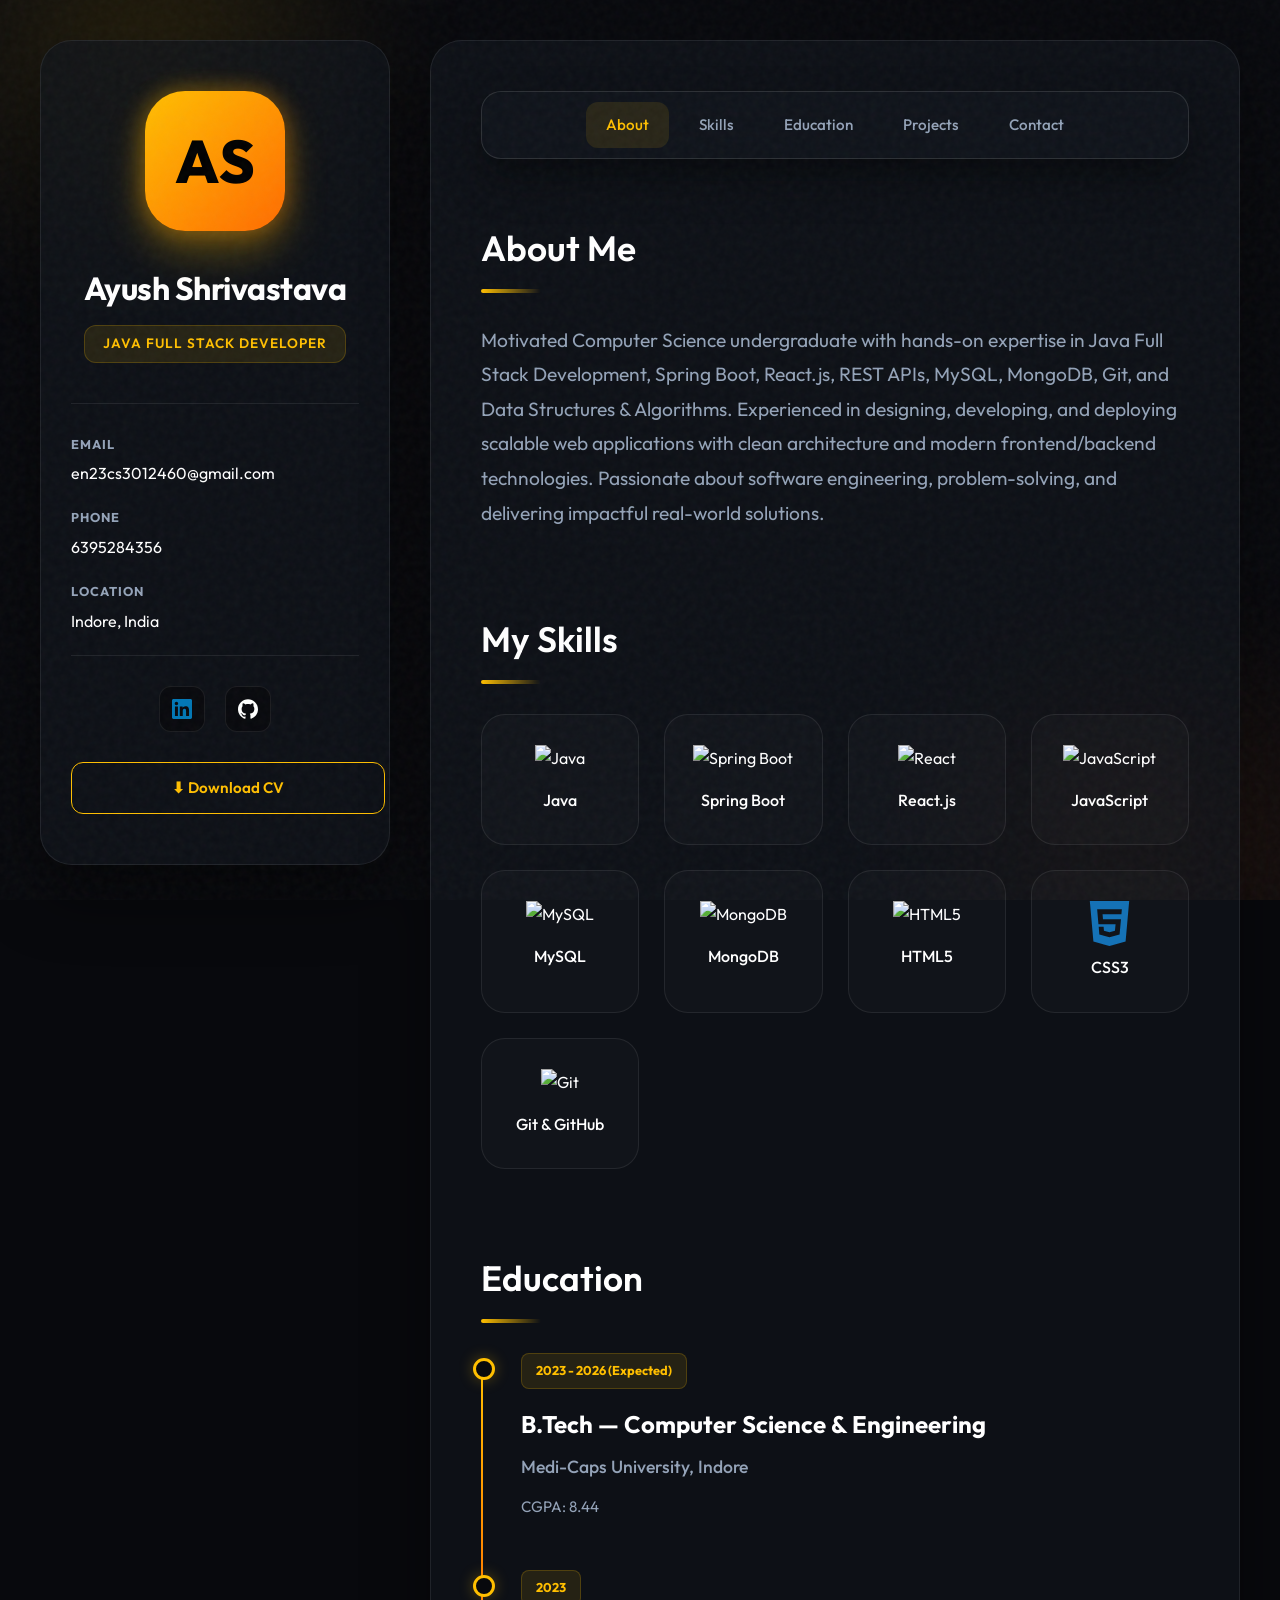
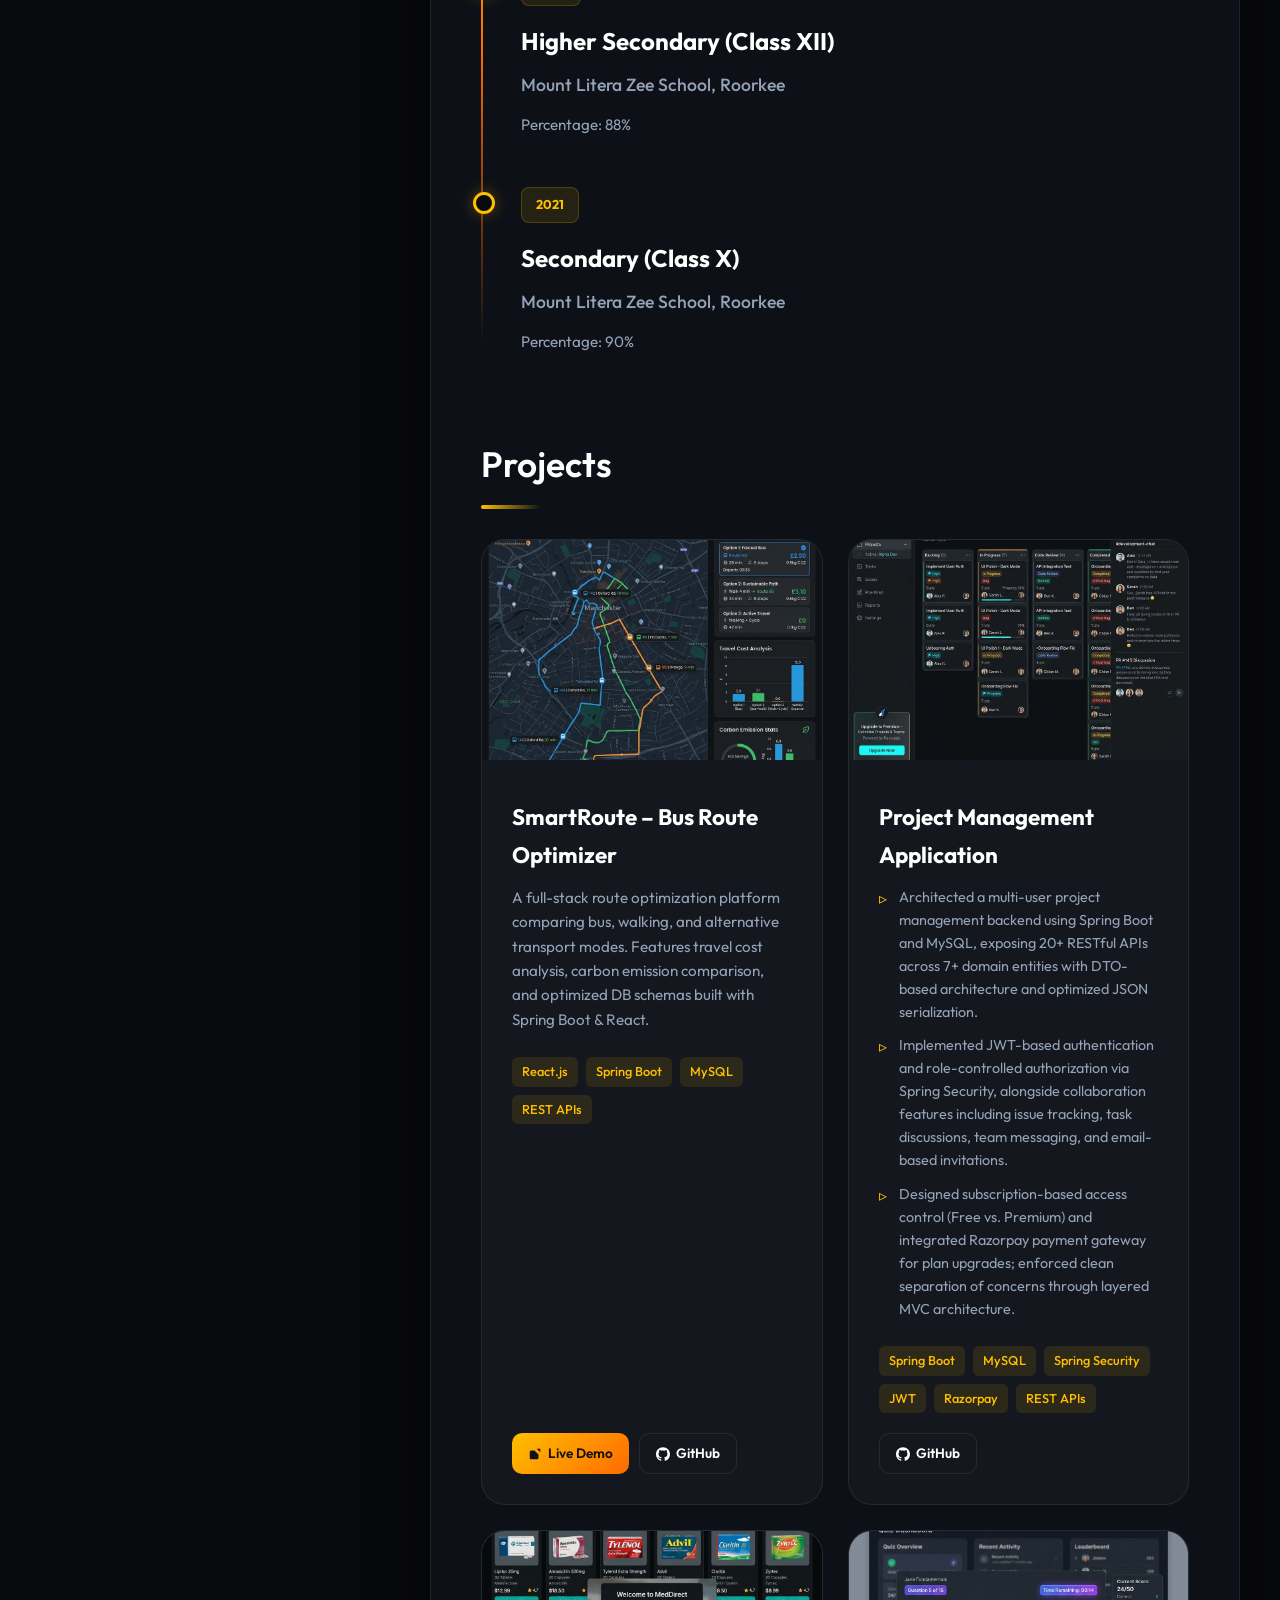
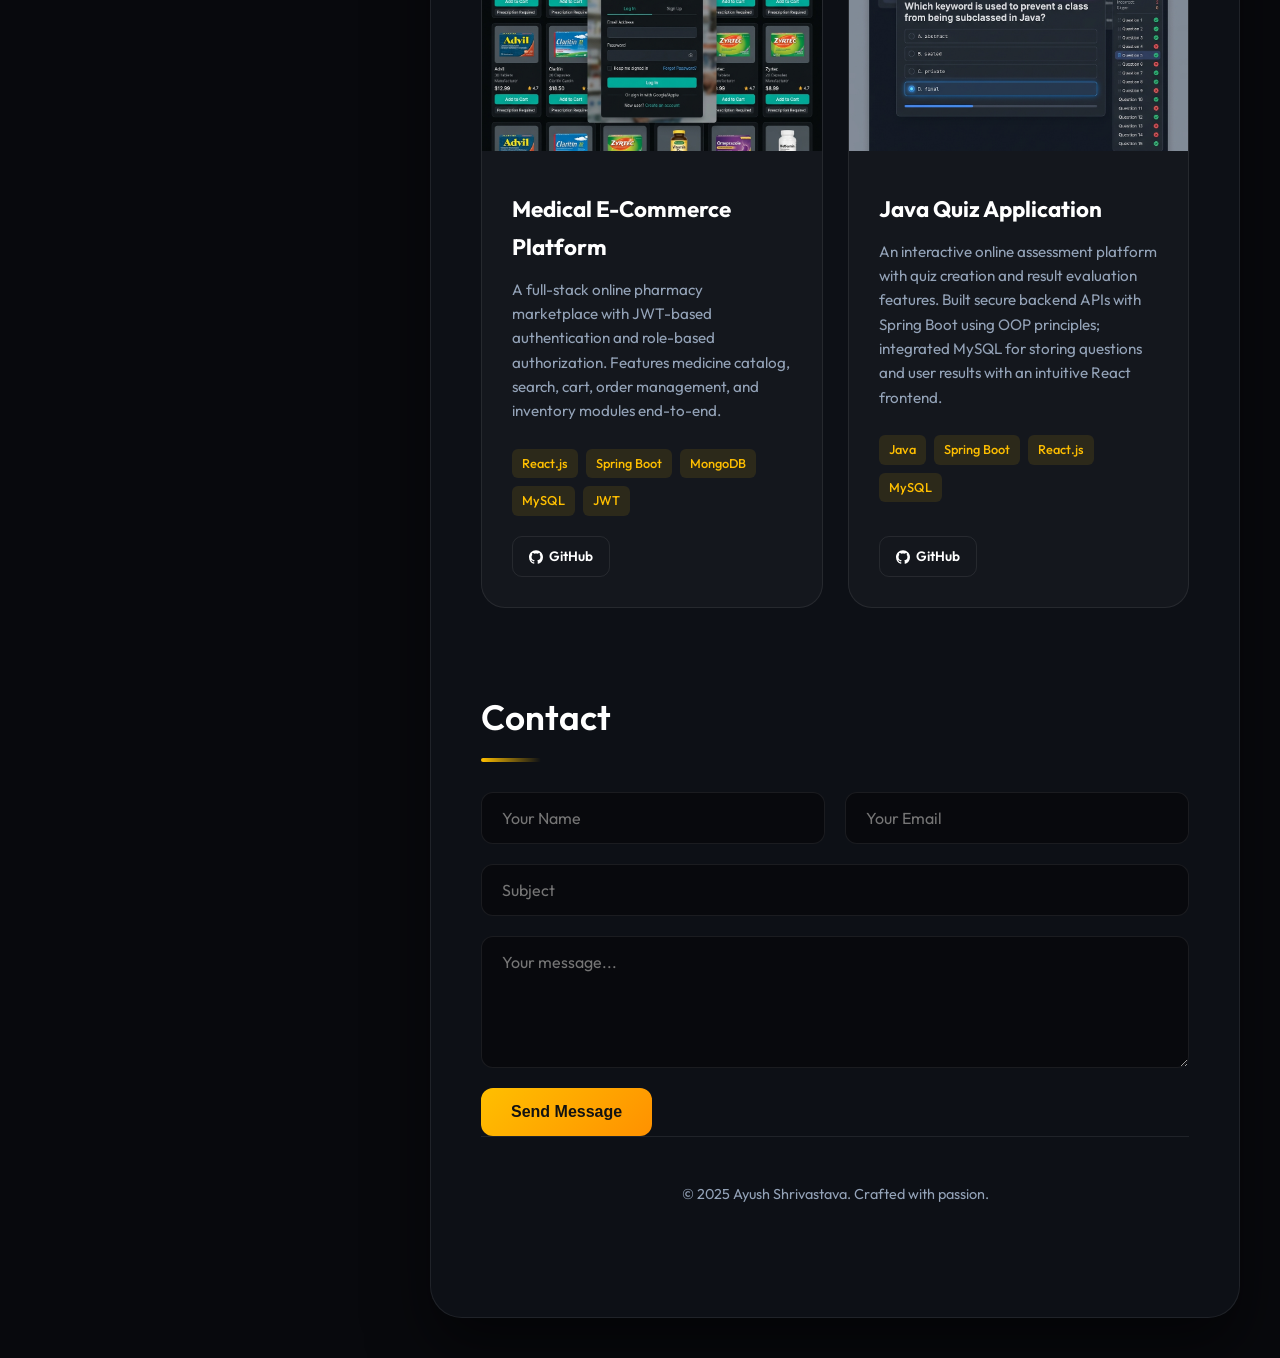
==== commit f3a0e98b: "Add Project Management Application to projects section with UI preview and styling" ====
--- a/index.html
+++ b/index.html
@@ -181,7 +181,31 @@
                         </div>
                     </div>
 
-                    <!-- Project 2: Medical E-Commerce -->
+                    <!-- Project 2: Project Management Application -->
+                    <div class="project">
+                        <div class="project-img-wrapper">
+                            <img src="project_management.png" alt="Project Management Application">
+                        </div>
+                        <div class="card">
+                            <h3>Project Management Application</h3>
+                            <ul class="project-bullets">
+                                <li>Architected a multi-user project management backend using Spring Boot and MySQL, exposing 20+ RESTful APIs across 7+ domain entities with DTO-based architecture and optimized JSON serialization.</li>
+                                <li>Implemented JWT-based authentication and role-controlled authorization via Spring Security, alongside collaboration features including issue tracking, task discussions, team messaging, and email-based invitations.</li>
+                                <li>Designed subscription-based access control (Free vs. Premium) and integrated Razorpay payment gateway for plan upgrades; enforced clean separation of concerns through layered MVC architecture.</li>
+                            </ul>
+                            <div class="project-tags">
+                                <span>Spring Boot</span><span>MySQL</span><span>Spring Security</span><span>JWT</span><span>Razorpay</span><span>REST APIs</span>
+                            </div>
+                            <div class="project-links">
+                                <a href="https://github.com/ayush95922/Project-Management-application.git" target="_blank" rel="noopener noreferrer" class="project-link project-link-git">
+                                    <svg width="14" height="14" viewBox="0 0 24 24" fill="currentColor"><path d="M12 .297c-6.63 0-12 5.373-12 12 0 5.303 3.438 9.8 8.205 11.385.6.113.82-.258.82-.577 0-.285-.01-1.04-.015-2.04-3.338.724-4.042-1.61-4.042-1.61C4.422 18.07 3.633 17.7 3.633 17.7c-1.087-.744.084-.729.084-.729 1.205.084 1.838 1.236 1.838 1.236 1.07 1.835 2.809 1.305 3.495.998.108-.776.417-1.305.76-1.605-2.665-.3-5.466-1.332-5.466-5.93 0-1.31.465-2.38 1.235-3.22-.135-.303-.54-1.523.105-3.176 0 0 1.005-.322 3.3 1.23.96-.267 1.98-.399 3-.405 1.02.006 2.04.138 3 .405 2.28-1.552 3.285-1.23 3.285-1.23.645 1.653.24 2.873.12 3.176.765.84 1.23 1.91 1.23 3.22 0 4.61-2.805 5.625-5.475 5.92.42.36.81 1.096.81 2.22 0 1.606-.015 2.896-.015 3.286 0 .315.21.69.825.57C20.565 22.092 24 17.592 24 12.297c0-6.627-5.373-12-12-12"/></svg>
+                                    GitHub
+                                </a>
+                            </div>
+                        </div>
+                    </div>
+
+                    <!-- Project 3: Medical E-Commerce -->
                     <div class="project">
                         <div class="project-img-wrapper">
                             <img src="medical_ecommerce.png" alt="Medical E-Commerce Platform">
@@ -200,7 +224,7 @@
                             </div>
                         </div>
                     </div>
-                    <!-- Project 3: Java Quiz Application -->
+                    <!-- Project 4: Java Quiz Application -->
                     <div class="project">
                         <div class="project-img-wrapper">
                             <img src="java_quiz.png" alt="Java Quiz Application">
--- a/style.css
+++ b/style.css
@@ -570,6 +570,32 @@
     font-size: 0.95rem;
 }
 
+.project-bullets {
+    list-style: none;
+    padding: 0;
+    margin: 0 0 25px 0;
+    display: flex;
+    flex-direction: column;
+    gap: 10px;
+}
+
+.project-bullets li {
+    position: relative;
+    padding-left: 20px;
+    font-size: 0.9rem;
+    color: var(--text-muted);
+    line-height: 1.6;
+}
+
+.project-bullets li::before {
+    content: "▹";
+    position: absolute;
+    left: 0;
+    color: var(--primary);
+    font-size: 1rem;
+    line-height: 1.5;
+}
+
 .project-tags {
     display: flex;
     flex-wrap: wrap;
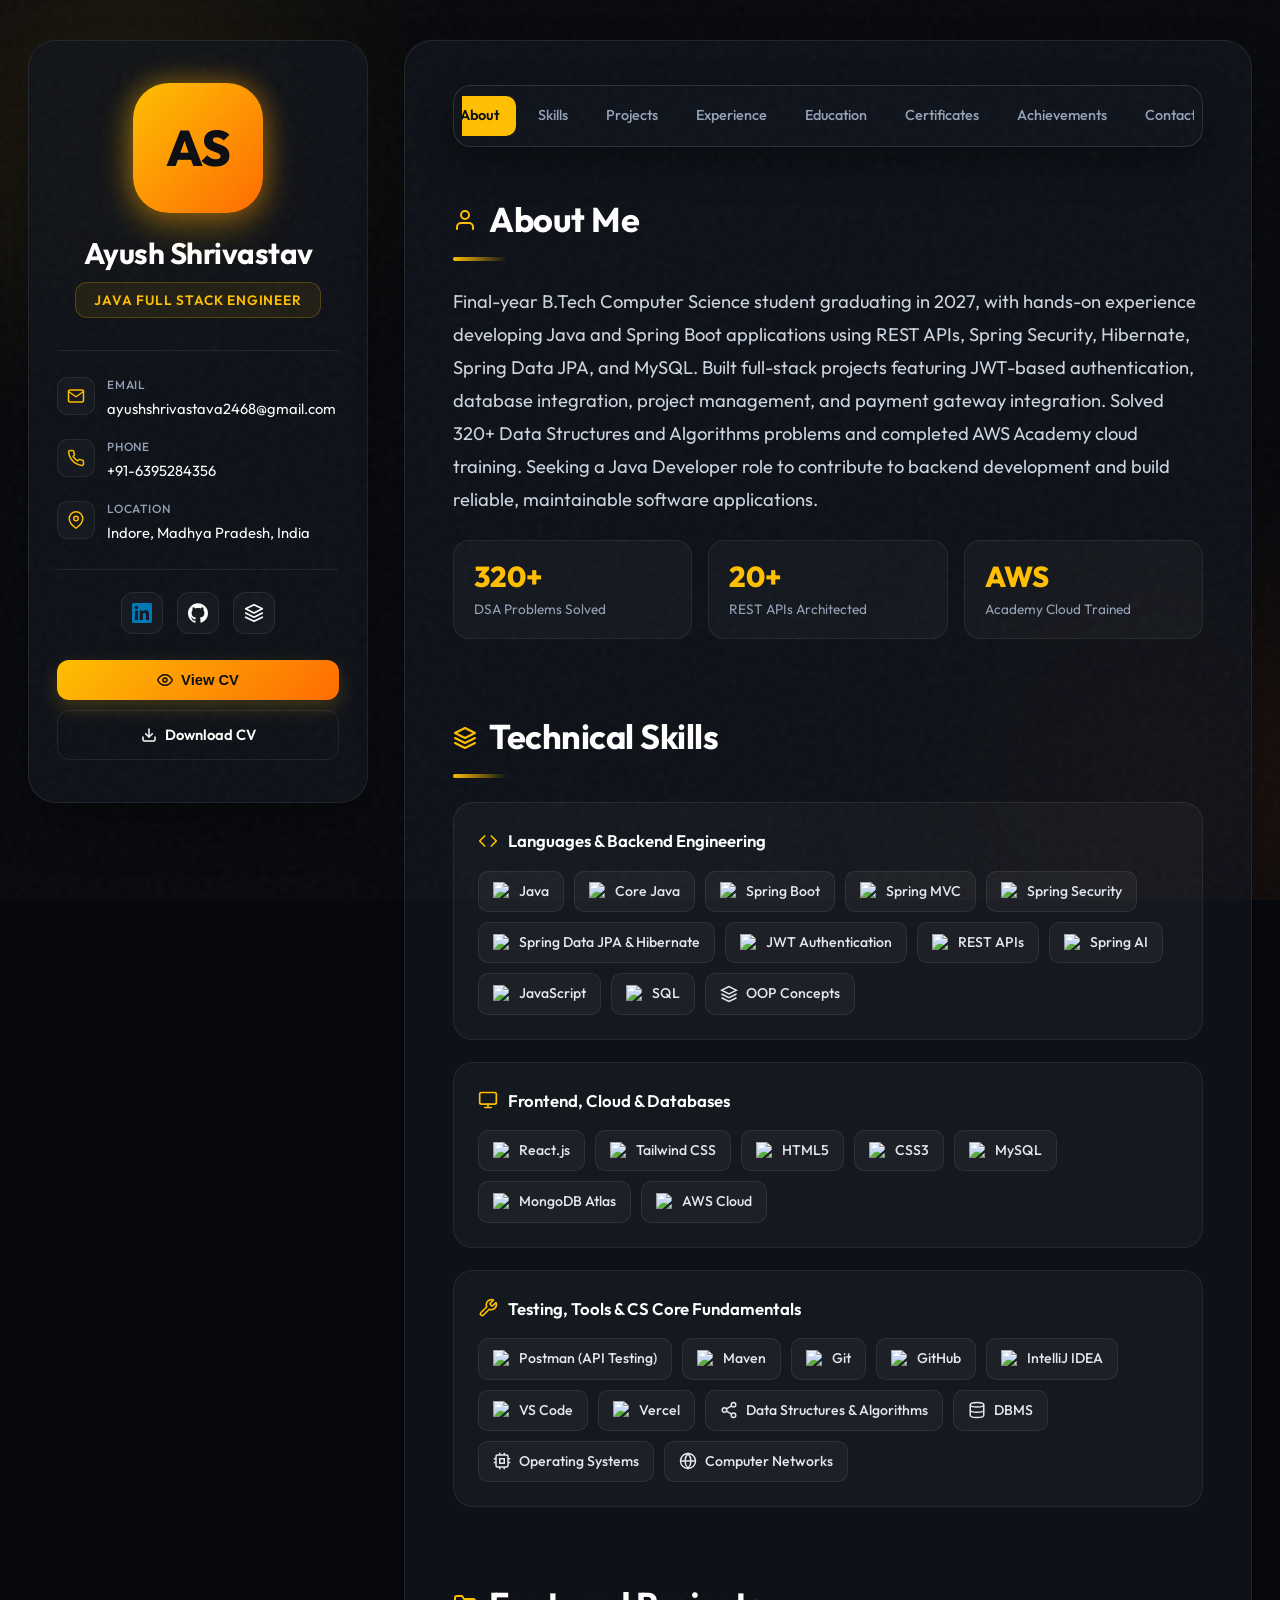
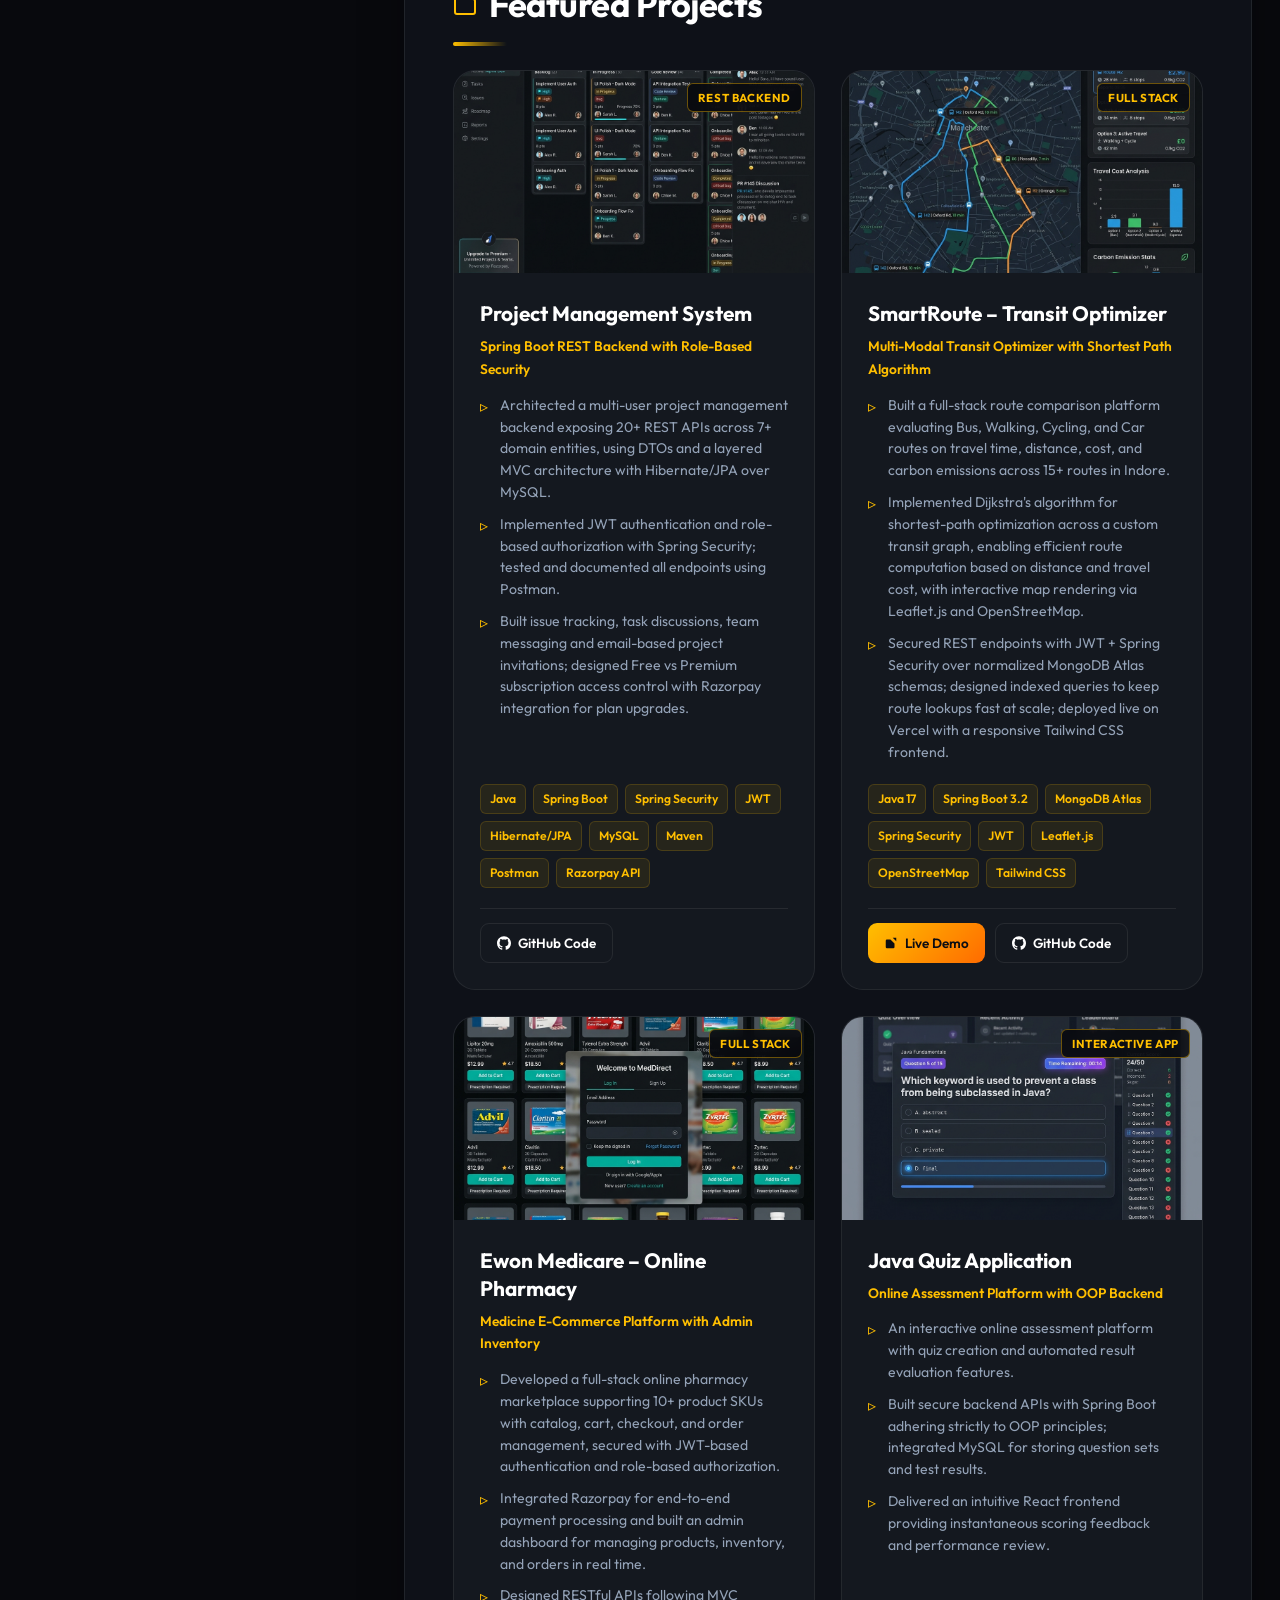
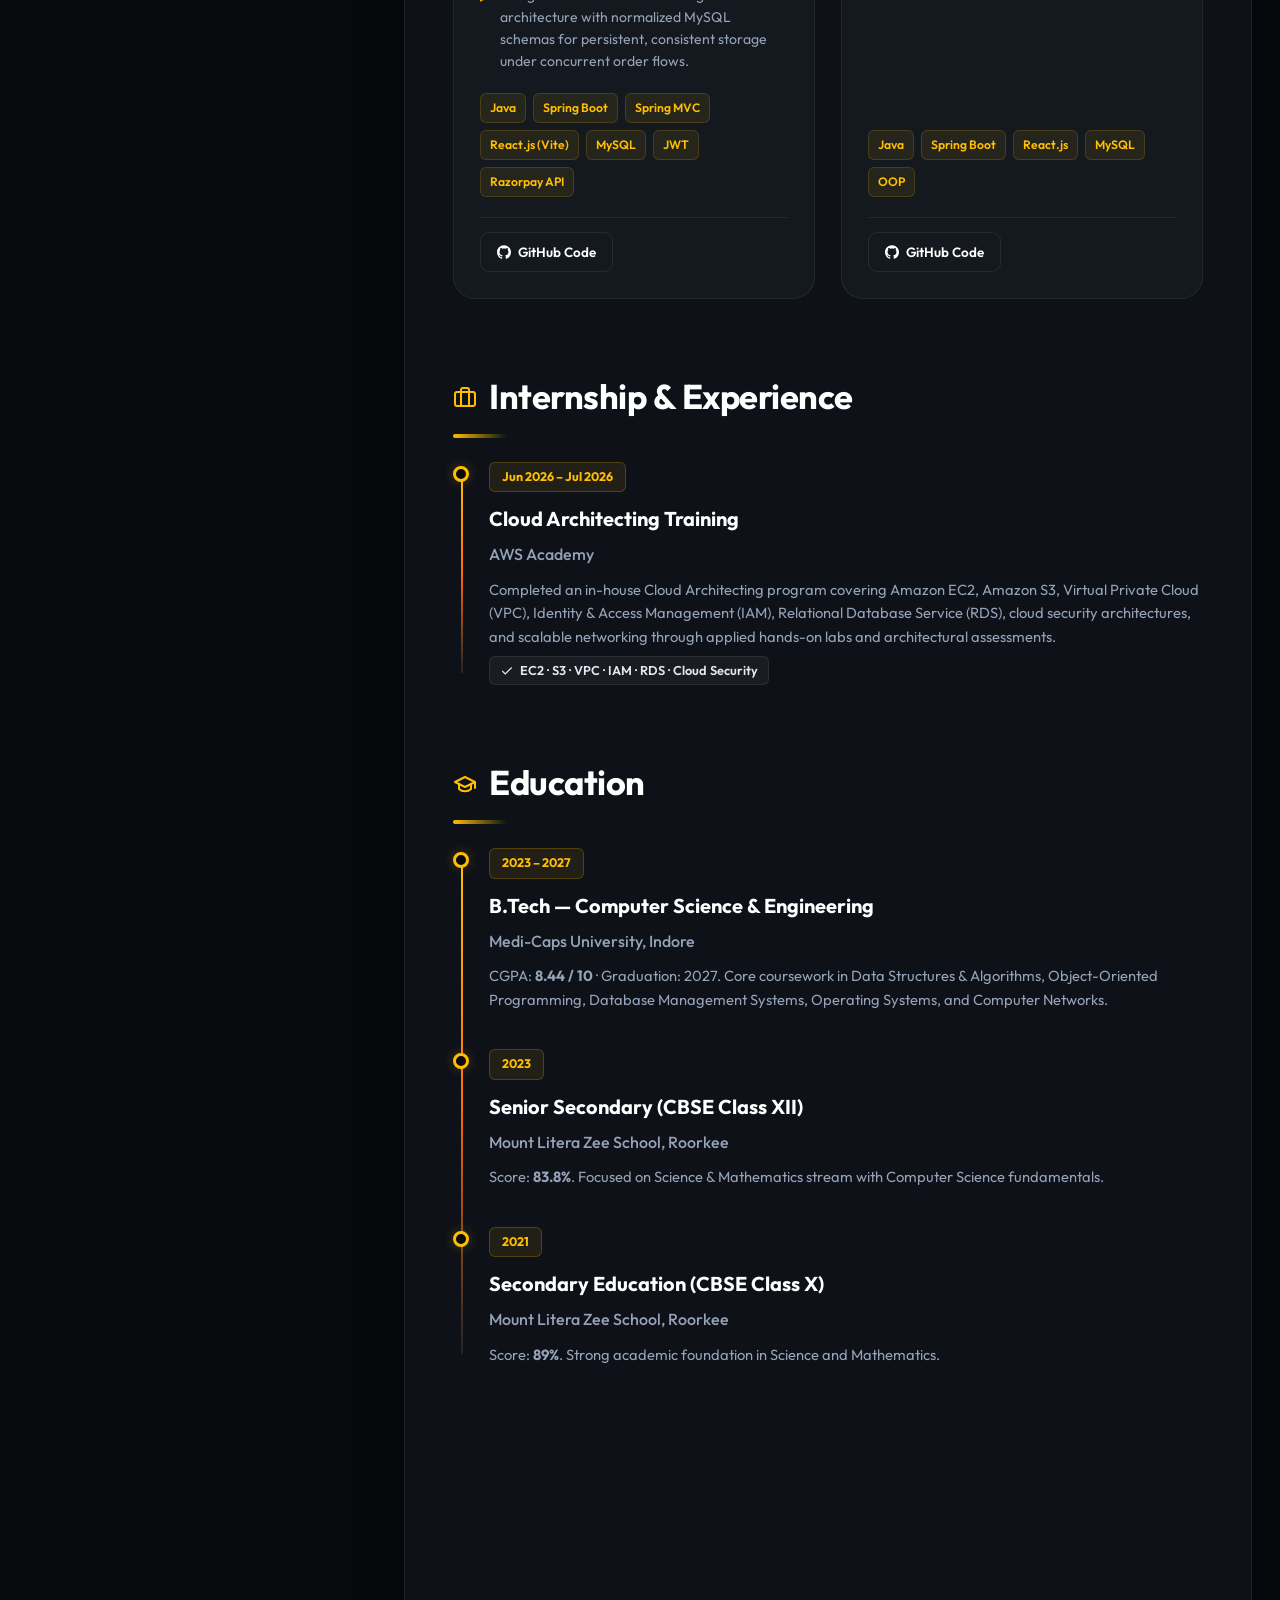
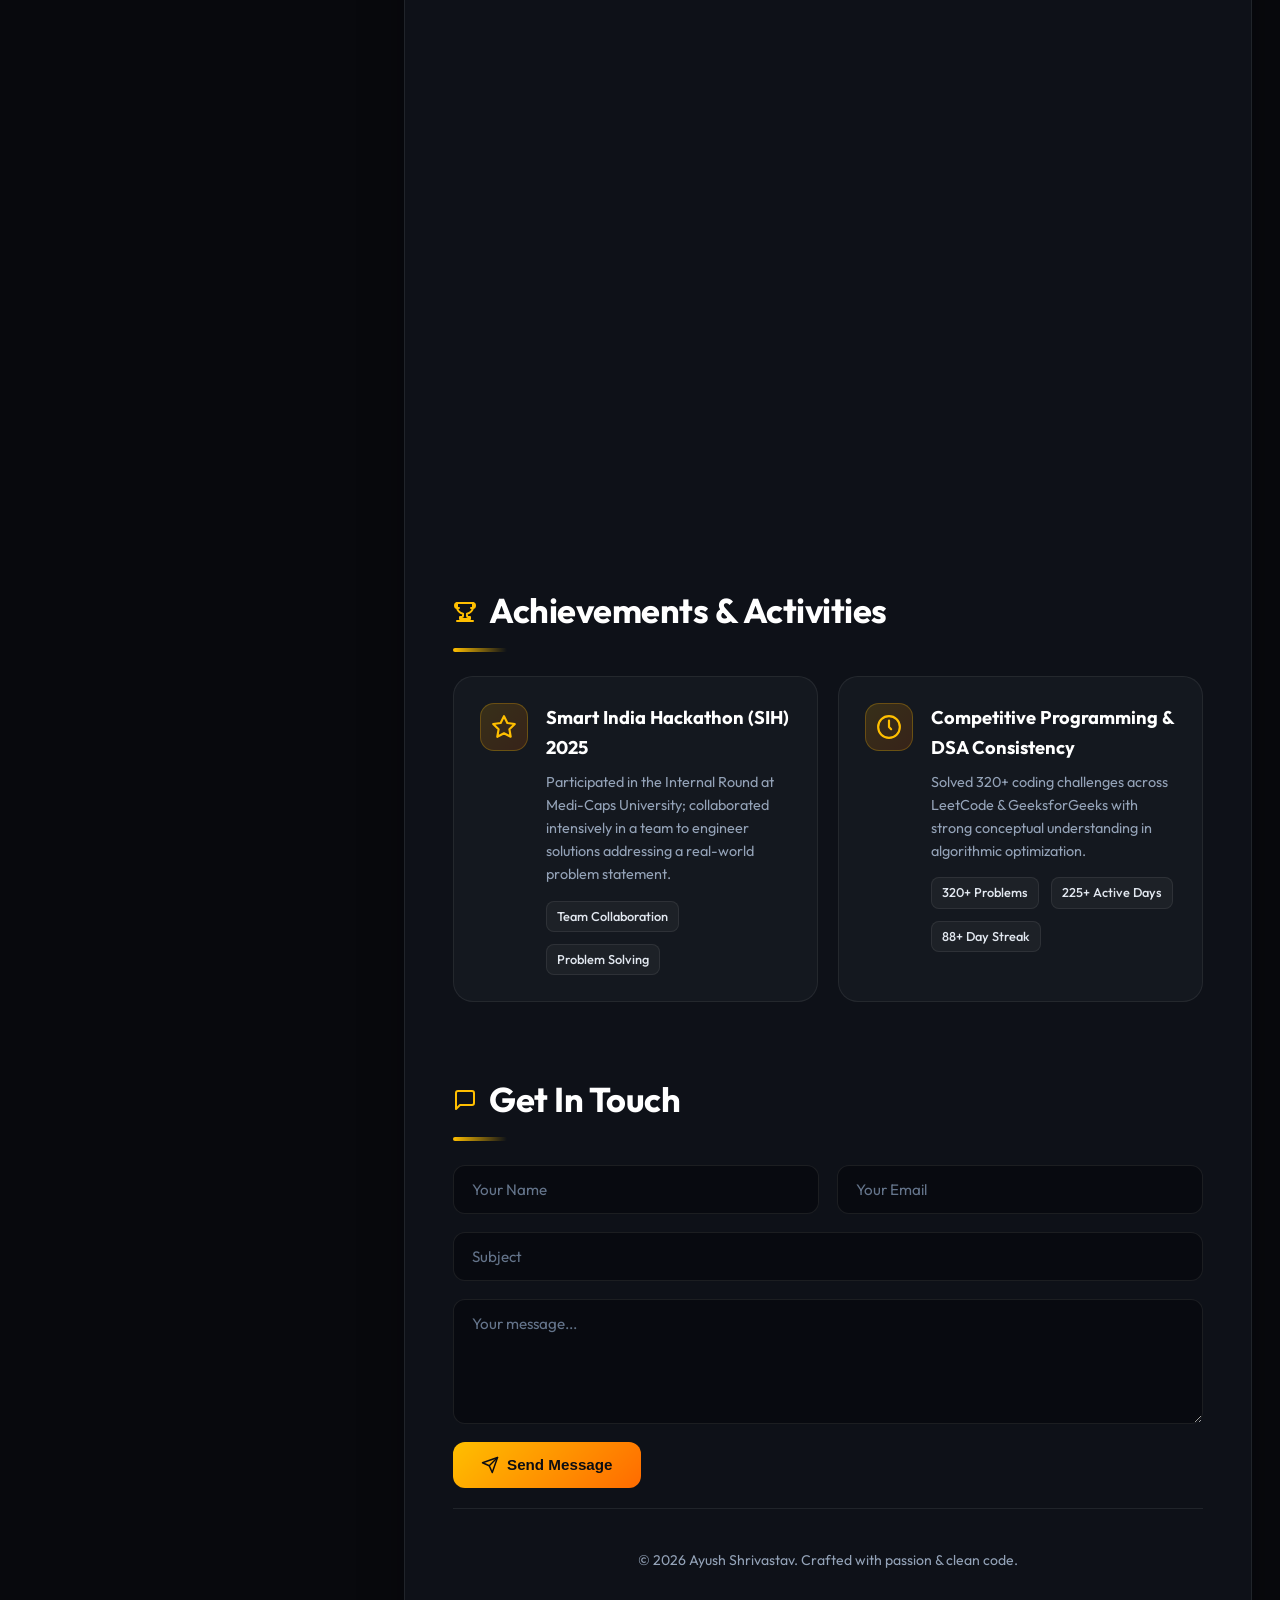
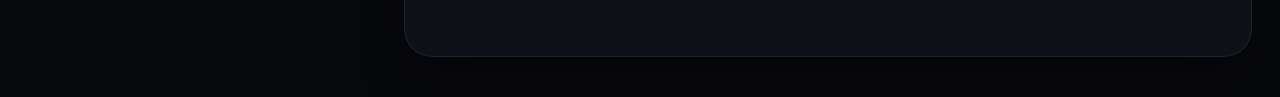
==== commit 77b8364c: "Update portfolio with new CV details, responsiveness improvements, and printable CV view" ====
--- a/index.html
+++ b/index.html
@@ -2,291 +2,744 @@
 <html lang="en">
 <head>
     <meta charset="UTF-8">
-    <meta name="viewport" content="width=device-width, initial-scale=1.0">
-    <title>Ayush Shrivastava - Portfolio</title>
-    <meta name="description" content="Ayush Shrivastava - Java Full Stack Developer | Backend Engineer | Software Engineer. Portfolio showcasing projects in Spring Boot, React.js, and MongoDB.">
+    <meta name="viewport" content="width=device-width, initial-scale=1.0, maximum-scale=5.0">
+    <title>Ayush Shrivastav - Portfolio | Java Full Stack Engineer</title>
+    <meta name="description" content="Ayush Shrivastav - Java Full Stack Engineer | Software Engineer. Portfolio showcasing projects in Spring Boot, React.js, MySQL, AWS, and REST APIs.">
+    <meta name="keywords" content="Ayush Shrivastav, Java Full Stack, Spring Boot, Backend Engineer, React, AWS, Software Engineer">
     <link rel="preconnect" href="https://fonts.googleapis.com">
     <link rel="preconnect" href="https://fonts.gstatic.com" crossorigin>
-    <link href="https://fonts.googleapis.com/css2?family=Outfit:wght@300;400;500;600;700&display=swap" rel="stylesheet">
+    <link href="https://fonts.googleapis.com/css2?family=Outfit:wght@300;400;500;600;700;800&display=swap" rel="stylesheet">
     <link rel="stylesheet" href="style.css">
 </head>
 <body>
-    <div class="bg-blobs">
+    <!-- Animated background glowing blobs -->
+    <div class="bg-blobs" aria-hidden="true">
         <div class="blob blob-1"></div>
         <div class="blob blob-2"></div>
     </div>
+
     <div class="main-container">
 
-        <!-- sidebar -->
-         <div class="sidebar">
-
-            <!-- profile -->
-             <div class="profile">
-                <div class="dp-text">AS</div>
-                <h1>Ayush Shrivastava</h1>
-                <h2>Java Full Stack Developer</h2>
+        <!-- Sidebar / Profile Panel -->
+        <aside class="sidebar">
+            <div class="profile">
+                <div class="profile-avatar-wrap">
+                    <div class="dp-text" aria-label="Ayush Shrivastav Avatar">AS</div>
+                </div>
+                <h1>Ayush Shrivastav</h1>
+                <h2 class="profile-role">Java Full Stack Engineer</h2>
             </div>
 
-             <!-- contact  -->
-       <div class="contact">
-                  <div class="email">
-                    <h3 class="label">Email</h3>
-                    <a href="mailto:en23cs3012460@gmail.com" class="value">en23cs3012460@gmail.com</a>
-                  </div>
-                  <div class="phone">
-                    <h3 class="label">Phone</h3>
-                    <a href="tel:6395284356" class="value">6395284356</a>
-                  </div>
-                  <div class="location">
-                    <h3 class="label">Location</h3>
-                    <p class="value">Indore, India</p>
-                  </div>
-             </div>
-
-              <!-- social media-->
-               <div class="social">
-                 <a href="https://www.linkedin.com/in/ayush-shrivastava-908a51404/" target="_blank" rel="noopener noreferrer" aria-label="LinkedIn">
-                   <svg width="20" height="20" viewBox="0 0 24 24" fill="#0077B5" xmlns="http://www.w3.org/2000/svg"><path d="M20.447 20.452h-3.554v-5.569c0-1.328-.027-3.037-1.852-3.037-1.853 0-2.136 1.445-2.136 2.939v5.667H9.351V9h3.414v1.561h.046c.477-.9 1.637-1.85 3.37-1.85 3.601 0 4.267 2.37 4.267 5.455v6.286zM5.337 7.433c-1.144 0-2.063-.926-2.063-2.065 0-1.138.92-2.063 2.063-2.063 1.14 0 2.064.925 2.064 2.063 0 1.139-.925 2.065-2.064 2.065zm1.782 13.019H3.555V9h3.564v11.452zM22.225 0H1.771C.792 0 0 .774 0 1.729v20.542C0 23.227.792 24 1.771 24h20.451c.981 0 1.771-.773 1.771-1.729V1.729C24 .774 23.207 0 22.225 0z"/></svg>
-                 </a>
-                 <a href="https://github.com/ayush95922" target="_blank" rel="noopener noreferrer" aria-label="GitHub">
-                   <svg width="20" height="20" viewBox="0 0 24 24" fill="#FFFFFF" xmlns="http://www.w3.org/2000/svg"><path d="M12 .297c-6.63 0-12 5.373-12 12 0 5.303 3.438 9.8 8.205 11.385.6.113.82-.258.82-.577 0-.285-.01-1.04-.015-2.04-3.338.724-4.042-1.61-4.042-1.61C4.422 18.07 3.633 17.7 3.633 17.7c-1.087-.744.084-.729.084-.729 1.205.084 1.838 1.236 1.838 1.236 1.07 1.835 2.809 1.305 3.495.998.108-.776.417-1.305.76-1.605-2.665-.3-5.466-1.332-5.466-5.93 0-1.31.465-2.38 1.235-3.22-.135-.303-.54-1.523.105-3.176 0 0 1.005-.322 3.3 1.23.96-.267 1.98-.399 3-.405 1.02.006 2.04.138 3 .405 2.28-1.552 3.285-1.23 3.285-1.23.645 1.653.24 2.873.12 3.176.765.84 1.23 1.91 1.23 3.22 0 4.61-2.805 5.625-5.475 5.92.42.36.81 1.096.81 2.22 0 1.606-.015 2.896-.015 3.286 0 .315.21.69.825.57C20.565 22.092 24 17.592 24 12.297c0-6.627-5.373-12-12-12"/></svg>
-                 </a>
-               </div>
-
-              <div class="resume-btn-container">
-                  <a href="https://drive.google.com/open?id=1u8SB5fSMzvnxS4epfUUIvVacuaMoGX4R" target="_blank" rel="noopener noreferrer" class="resume-btn" id="download-cv-btn">⬇ Download CV</a>
-              </div>
-         </div>
-
-         <!-- main content -->
-          <div class="content">
-            <!-- navigation -->
-             <div id="navigation">
-             <nav>
-              <a href="#about" class="active">About</a>
-              <a href="#skills">Skills</a>
-              <a href="#education">Education</a>
-              <a href="#portfolio">Projects</a>
-              <a href="#contact-section">Contact</a>
-             </nav>
-             </div>
-
-            <!-- about me -->
-             <div id="about">
-              <h2 class="heading">About Me</h2>
-               <div class="line"></div>
-               <p>Motivated Computer Science undergraduate with hands-on expertise in Java Full Stack Development, Spring Boot, React.js, REST APIs, MySQL, MongoDB, Git, and Data Structures &amp; Algorithms. Experienced in designing, developing, and deploying scalable web applications with clean architecture and modern frontend/backend technologies. Passionate about software engineering, problem-solving, and delivering impactful real-world solutions.</p>
-             </div>
-
-            <!-- skills -->
-             <div id="skills">
-              <h2 class="heading">My Skills</h2>
-              <div class="line"></div>
-              <div class="grid-container">
-                  <div class="item">
-                        <img src="https://cdn.simpleicons.org/openjdk/ED8B00" alt="Java">
-                        <h3>Java</h3>
-                    </div>
-                    <div class="item">
-                        <img src="https://cdn.simpleicons.org/springboot" alt="Spring Boot">
-                        <h3>Spring Boot</h3>
-                    </div>
-                    <div class="item">
-                        <img src="https://cdn.simpleicons.org/react" alt="React">
-                        <h3>React.js</h3>
-                    </div>
-                    <div class="item">
-                        <img src="https://cdn.simpleicons.org/javascript" alt="JavaScript">
-                        <h3>JavaScript</h3>
-                    </div>
-                    <div class="item">
-                        <img src="https://cdn.simpleicons.org/mysql" alt="MySQL">
-                        <h3>MySQL</h3>
-                    </div>
-                    <div class="item">
-                        <img src="https://cdn.simpleicons.org/mongodb" alt="MongoDB">
-                        <h3>MongoDB</h3>
-                    </div>
-                    <div class="item">
-                        <img src="https://cdn.simpleicons.org/html5" alt="HTML5">
-                        <h3>HTML5</h3>
-                    </div>
-                    <div class="item">
-                        <svg width="45" height="45" viewBox="0 0 24 24" fill="#1572B6" xmlns="http://www.w3.org/2000/svg"><path d="M1.5 0h21l-1.91 21.563L11.977 24l-8.564-2.438L1.5 0zm7.031 9.75l-.232-2.718 10.059.003.23-2.622L5.412 4.41l.698 8.01h9.126l-.326 3.426-2.91.804-2.955-.81-.188-2.11H6.248l.33 4.171L12 19.351l5.379-1.443.744-8.157H8.531z"/></svg>
-                        <h3>CSS3</h3>
-                    </div>
-                    <div class="item">
-                        <img src="https://cdn.simpleicons.org/git" alt="Git">
-                        <h3>Git &amp; GitHub</h3>
-                    </div>
-              </div>
-          </div>
-
-            <!-- education -->
-             <div id="education">
-                <h2 class="heading">Education</h2>
-               <div class="line"></div>
-               <div class="edtech">
-                    <div class="edfirst">
-                        <div class="goal"></div>
-                        <div class="year">2023 - 2026 (Expected)</div>
-                        <h3 class="degree">B.Tech — Computer Science &amp; Engineering</h3>
-                        <h3 class="college">Medi-Caps University, Indore</h3>
-                        <p class="work">CGPA: 8.44</p>
-                    </div>
-                    <div class="edsecond">
-                        <div class="goal"></div>
-                        <div class="year">2023</div>
-                        <h3 class="degree">Higher Secondary (Class XII)</h3>
-                        <h3 class="college">Mount Litera Zee School, Roorkee</h3>
-                        <p class="work">Percentage: 88%</p>
-                    </div>
-                     <div class="edthird">
-                        <div class="goal"></div>
-                        <div class="year">2021</div>
-                        <h3 class="degree">Secondary (Class X)</h3>
-                        <h3 class="college">Mount Litera Zee School, Roorkee</h3>
-                        <p class="work">Percentage: 90%</p>
-                    </div>
-             </div>
-             </div>
-
-            <!-- portfolio -->
-             <div id="portfolio">
-                <h2 class="heading">Projects</h2>
-                <div class="line"></div>
+            <!-- Contact Information -->
+            <div class="contact">
+                <div class="contact-item">
+                    <div class="contact-icon" aria-hidden="true">
+                        <svg width="18" height="18" viewBox="0 0 24 24" fill="none" stroke="currentColor" stroke-width="2" stroke-linecap="round" stroke-linejoin="round"><path d="M4 4h16c1.1 0 2 .9 2 2v12c0 1.1-.9 2-2 2H4c-1.1 0-2-.9-2-2V6c0-1.1.9-2 2-2z"></path><polyline points="22,6 12,13 2,6"></polyline></svg>
+                    </div>
+                    <div class="contact-details">
+                        <span class="label">Email</span>
+                        <a href="mailto:ayushshrivastava2468@gmail.com" class="value">ayushshrivastava2468@gmail.com</a>
+                    </div>
+                </div>
+
+                <div class="contact-item">
+                    <div class="contact-icon" aria-hidden="true">
+                        <svg width="18" height="18" viewBox="0 0 24 24" fill="none" stroke="currentColor" stroke-width="2" stroke-linecap="round" stroke-linejoin="round"><path d="M22 16.92v3a2 2 0 0 1-2.18 2 19.79 19.79 0 0 1-8.63-3.07 19.5 19.5 0 0 1-6-6 19.79 19.79 0 0 1-3.07-8.67A2 2 0 0 1 4.11 2h3a2 2 0 0 1 2 1.72 12.84 12.84 0 0 0 .7 2.81 2 2 0 0 1-.45 2.11L8.09 9.91a16 16 0 0 0 6 6l1.27-1.27a2 2 0 0 1 2.11-.45 12.84 12.84 0 0 0 2.81.7A2 2 0 0 1 22 16.92z"></path></svg>
+                    </div>
+                    <div class="contact-details">
+                        <span class="label">Phone</span>
+                        <a href="tel:+916395284356" class="value">+91-6395284356</a>
+                    </div>
+                </div>
+
+                <div class="contact-item">
+                    <div class="contact-icon" aria-hidden="true">
+                        <svg width="18" height="18" viewBox="0 0 24 24" fill="none" stroke="currentColor" stroke-width="2" stroke-linecap="round" stroke-linejoin="round"><path d="M21 10c0 7-9 13-9 13s-9-6-9-13a9 9 0 0 1 18 0z"></path><circle cx="12" cy="10" r="3"></circle></svg>
+                    </div>
+                    <div class="contact-details">
+                        <span class="label">Location</span>
+                        <span class="value">Indore, Madhya Pradesh, India</span>
+                    </div>
+                </div>
+            </div>
+
+            <!-- Social Media Links -->
+            <div class="social">
+                <a href="https://www.linkedin.com/in/ayush-shrivastava-908a51404/" target="_blank" rel="noopener noreferrer" aria-label="LinkedIn Profile" class="social-linkedin" title="LinkedIn">
+                    <svg width="20" height="20" viewBox="0 0 24 24" fill="#0077B5" xmlns="http://www.w3.org/2000/svg"><path d="M20.447 20.452h-3.554v-5.569c0-1.328-.027-3.037-1.852-3.037-1.853 0-2.136 1.445-2.136 2.939v5.667H9.351V9h3.414v1.561h.046c.477-.9 1.637-1.85 3.37-1.85 3.601 0 4.267 2.37 4.267 5.455v6.286zM5.337 7.433c-1.144 0-2.063-.926-2.063-2.065 0-1.138.92-2.063 2.063-2.063 1.14 0 2.064.925 2.064 2.063 0 1.139-.925 2.065-2.064 2.065zm1.782 13.019H3.555V9h3.564v11.452zM22.225 0H1.771C.792 0 0 .774 0 1.729v20.542C0 23.227.792 24 1.771 24h20.451c.981 0 1.771-.773 1.771-1.729V1.729C24 .774 23.207 0 22.225 0z"/></svg>
+                </a>
+                <a href="https://github.com/ayush95922" target="_blank" rel="noopener noreferrer" aria-label="GitHub Profile" class="social-github" title="GitHub">
+                    <svg width="20" height="20" viewBox="0 0 24 24" fill="#FFFFFF" xmlns="http://www.w3.org/2000/svg"><path d="M12 .297c-6.63 0-12 5.373-12 12 0 5.303 3.438 9.8 8.205 11.385.6.113.82-.258.82-.577 0-.285-.01-1.04-.015-2.04-3.338.724-4.042-1.61-4.042-1.61C4.422 18.07 3.633 17.7 3.633 17.7c-1.087-.744.084-.729.084-.729 1.205.084 1.838 1.236 1.838 1.236 1.07 1.835 2.809 1.305 3.495.998.108-.776.417-1.305.76-1.605-2.665-.3-5.466-1.332-5.466-5.93 0-1.31.465-2.38 1.235-3.22-.135-.303-.54-1.523.105-3.176 0 0 1.005-.322 3.3 1.23.96-.267 1.98-.399 3-.405 1.02.006 2.04.138 3 .405 2.28-1.552 3.285-1.23 3.285-1.23.645 1.653.24 2.873.12 3.176.765.84 1.23 1.91 1.23 3.22 0 4.61-2.805 5.625-5.475 5.92.42.36.81 1.096.81 2.22 0 1.606-.015 2.896-.015 3.286 0 .315.21.69.825.57C20.565 22.092 24 17.592 24 12.297c0-6.627-5.373-12-12-12"/></svg>
+                </a>
+                <a href="https://codolio.com/profile/ayush95922" target="_blank" rel="noopener noreferrer" aria-label="Codolio Profile" class="social-codolio" title="Codolio Profile">
+                    <svg width="20" height="20" viewBox="0 0 24 24" fill="none" stroke="currentColor" stroke-width="2" stroke-linecap="round" stroke-linejoin="round"><polygon points="12 2 2 7 12 12 22 7 12 2"></polygon><polyline points="2 17 12 22 22 17"></polyline><polyline points="2 12 12 17 22 12"></polyline></svg>
+                </a>
+            </div>
+
+            <!-- Resume / CV Actions -->
+            <div class="sidebar-actions">
+                <button type="button" class="btn-primary-action" id="view-cv-btn" onclick="openCvModal()">
+                    <svg width="16" height="16" viewBox="0 0 24 24" fill="none" stroke="currentColor" stroke-width="2.2" stroke-linecap="round" stroke-linejoin="round"><path d="M1 12s4-8 11-8 11 8 11 8-4 8-11 8-11-8-11-8z"></path><circle cx="12" cy="12" r="3"></circle></svg>
+                    View CV
+                </button>
+                <a href="https://drive.google.com/open?id=1u8SB5fSMzvnxS4epfUUIvVacuaMoGX4R" target="_blank" rel="noopener noreferrer" class="btn-secondary-action" id="download-cv-btn">
+                    <svg width="16" height="16" viewBox="0 0 24 24" fill="none" stroke="currentColor" stroke-width="2.2" stroke-linecap="round" stroke-linejoin="round"><path d="M21 15v4a2 2 0 0 1-2 2H5a2 2 0 0 1-2-2v-4"></path><polyline points="7 10 12 15 17 10"></polyline><line x1="12" y1="15" x2="12" y2="3"></line></svg>
+                    Download CV
+                </a>
+            </div>
+        </aside>
+
+        <!-- Main Content Area -->
+        <main class="content">
+
+            <!-- Responsive Sticky Navigation Bar -->
+            <header id="navigation">
+                <nav aria-label="Portfolio sections">
+                    <a href="#about" class="active">About</a>
+                    <a href="#skills">Skills</a>
+                    <a href="#portfolio">Projects</a>
+                    <a href="#experience">Experience</a>
+                    <a href="#education">Education</a>
+                    <a href="#certifications">Certificates</a>
+                    <a href="#achievements">Achievements</a>
+                    <a href="#contact-section">Contact</a>
+                </nav>
+            </header>
+
+            <!-- 1. About Me Section -->
+            <section id="about" class="section-block reveal">
+                <div class="heading-wrap">
+                    <h2 class="heading">
+                        <span class="heading-icon">
+                            <svg width="24" height="24" viewBox="0 0 24 24" fill="none" stroke="currentColor" stroke-width="2" stroke-linecap="round" stroke-linejoin="round"><path d="M20 21v-2a4 4 0 0 0-4-4H8a4 4 0 0 0-4 4v2"></path><circle cx="12" cy="7" r="4"></circle></svg>
+                        </span>
+                        About Me
+                    </h2>
+                    <div class="line"></div>
+                </div>
+                <p class="bio-text">
+                    Final-year B.Tech Computer Science student graduating in 2027, with hands-on experience developing Java and Spring Boot applications using REST APIs, Spring Security, Hibernate, Spring Data JPA, and MySQL. Built full-stack projects featuring JWT-based authentication, database integration, project management, and payment gateway integration. Solved 320+ Data Structures and Algorithms problems and completed AWS Academy cloud training. Seeking a Java Developer role to contribute to backend development and build reliable, maintainable software applications.
+                </p>
+
+                <!-- Quick Highlights Grid -->
+                <div class="about-highlights-grid">
+                    <div class="highlight-card">
+                        <div class="highlight-number">320+</div>
+                        <div class="highlight-label">DSA Problems Solved</div>
+                    </div>
+                    <div class="highlight-card">
+                        <div class="highlight-number">20+</div>
+                        <div class="highlight-label">REST APIs Architected</div>
+                    </div>
+                    <div class="highlight-card">
+                        <div class="highlight-number">AWS</div>
+                        <div class="highlight-label">Academy Cloud Trained</div>
+                    </div>
+                </div>
+            </section>
+
+            <!-- 2. Technical Skills Section -->
+            <section id="skills" class="section-block reveal">
+                <div class="heading-wrap">
+                    <h2 class="heading">
+                        <span class="heading-icon">
+                            <svg width="24" height="24" viewBox="0 0 24 24" fill="none" stroke="currentColor" stroke-width="2" stroke-linecap="round" stroke-linejoin="round"><polygon points="12 2 2 7 12 12 22 7 12 2"></polygon><polyline points="2 17 12 22 22 17"></polyline><polyline points="2 12 12 17 22 12"></polyline></svg>
+                        </span>
+                        Technical Skills
+                    </h2>
+                    <div class="line"></div>
+                </div>
+
+                <div class="skills-category-container">
+                    <!-- Languages & Backend -->
+                    <div class="skills-category">
+                        <div class="category-title">
+                            <svg width="20" height="20" viewBox="0 0 24 24" fill="none" stroke="currentColor" stroke-width="2" stroke-linecap="round" stroke-linejoin="round"><polyline points="16 18 22 12 16 6"></polyline><polyline points="8 6 2 12 8 18"></polyline></svg>
+                            Languages &amp; Backend Engineering
+                        </div>
+                        <div class="skills-badges">
+                            <span class="skill-chip"><img src="https://cdn.simpleicons.org/openjdk/ED8B00" alt="Java"> Java</span>
+                            <span class="skill-chip"><img src="https://cdn.simpleicons.org/openjdk/ED8B00" alt="Core Java"> Core Java</span>
+                            <span class="skill-chip"><img src="https://cdn.simpleicons.org/springboot/6DB33F" alt="Spring Boot"> Spring Boot</span>
+                            <span class="skill-chip"><img src="https://cdn.simpleicons.org/springboot/6DB33F" alt="Spring MVC"> Spring MVC</span>
+                            <span class="skill-chip"><img src="https://cdn.simpleicons.org/springsecurity/6DB33F" alt="Spring Security"> Spring Security</span>
+                            <span class="skill-chip"><img src="https://cdn.simpleicons.org/hibernate/59666C" alt="Spring Data JPA"> Spring Data JPA &amp; Hibernate</span>
+                            <span class="skill-chip"><img src="https://cdn.simpleicons.org/jsonwebtokens/000000" alt="JWT"> JWT Authentication</span>
+                            <span class="skill-chip"><img src="https://cdn.simpleicons.org/fastapi/009688" alt="REST APIs"> REST APIs</span>
+                            <span class="skill-chip"><img src="https://cdn.simpleicons.org/openai/412991" alt="Spring AI"> Spring AI</span>
+                            <span class="skill-chip"><img src="https://cdn.simpleicons.org/javascript/F7DF1E" alt="JavaScript"> JavaScript</span>
+                            <span class="skill-chip"><img src="https://cdn.simpleicons.org/mysql/4479A1" alt="SQL"> SQL</span>
+                            <span class="skill-chip"><svg width="18" height="18" viewBox="0 0 24 24" fill="none" stroke="currentColor" stroke-width="2"><path d="M12 2L2 7l10 5 10-5-10-5zM2 17l10 5 10-5M2 12l10 5 10-5"/></svg> OOP Concepts</span>
+                        </div>
+                    </div>
+
+                    <!-- Frontend & Cloud/DB -->
+                    <div class="skills-category">
+                        <div class="category-title">
+                            <svg width="20" height="20" viewBox="0 0 24 24" fill="none" stroke="currentColor" stroke-width="2" stroke-linecap="round" stroke-linejoin="round"><rect x="2" y="3" width="20" height="14" rx="2" ry="2"></rect><line x1="8" y1="21" x2="16" y2="21"></line><line x1="12" y1="17" x2="12" y2="21"></line></svg>
+                            Frontend, Cloud &amp; Databases
+                        </div>
+                        <div class="skills-badges">
+                            <span class="skill-chip"><img src="https://cdn.simpleicons.org/react/61DAFB" alt="React"> React.js</span>
+                            <span class="skill-chip"><img src="https://cdn.simpleicons.org/tailwindcss/06B6D4" alt="Tailwind CSS"> Tailwind CSS</span>
+                            <span class="skill-chip"><img src="https://cdn.simpleicons.org/html5/E34F26" alt="HTML5"> HTML5</span>
+                            <span class="skill-chip"><img src="https://cdn.simpleicons.org/css3/1572B6" alt="CSS3"> CSS3</span>
+                            <span class="skill-chip"><img src="https://cdn.simpleicons.org/mysql/4479A1" alt="MySQL"> MySQL</span>
+                            <span class="skill-chip"><img src="https://cdn.simpleicons.org/mongodb/47A248" alt="MongoDB Atlas"> MongoDB Atlas</span>
+                            <span class="skill-chip"><img src="https://cdn.simpleicons.org/amazonwebservices/FF9900" alt="AWS"> AWS Cloud</span>
+                        </div>
+                    </div>
+
+                    <!-- Tools, Testing & CS Core -->
+                    <div class="skills-category">
+                        <div class="category-title">
+                            <svg width="20" height="20" viewBox="0 0 24 24" fill="none" stroke="currentColor" stroke-width="2" stroke-linecap="round" stroke-linejoin="round"><path d="M14.7 6.3a1 1 0 0 0 0 1.4l1.6 1.6a1 1 0 0 0 1.4 0l3.77-3.77a6 6 0 0 1-7.94 7.94l-6.91 6.91a2.12 2.12 0 0 1-3-3l6.91-6.91a6 6 0 0 1 7.94-7.94l-3.76 3.76z"></path></svg>
+                            Testing, Tools &amp; CS Core Fundamentals
+                        </div>
+                        <div class="skills-badges">
+                            <span class="skill-chip"><img src="https://cdn.simpleicons.org/postman/FF6C37" alt="Postman"> Postman (API Testing)</span>
+                            <span class="skill-chip"><img src="https://cdn.simpleicons.org/apachemaven/C71A36" alt="Maven"> Maven</span>
+                            <span class="skill-chip"><img src="https://cdn.simpleicons.org/git/F05032" alt="Git"> Git</span>
+                            <span class="skill-chip"><img src="https://cdn.simpleicons.org/github/FFFFFF" alt="GitHub"> GitHub</span>
+                            <span class="skill-chip"><img src="https://cdn.simpleicons.org/intellijidea/000000" alt="IntelliJ"> IntelliJ IDEA</span>
+                            <span class="skill-chip"><img src="https://cdn.simpleicons.org/visualstudiocode/007ACC" alt="VS Code"> VS Code</span>
+                            <span class="skill-chip"><img src="https://cdn.simpleicons.org/vercel/FFFFFF" alt="Vercel"> Vercel</span>
+                            <span class="skill-chip"><svg width="18" height="18" viewBox="0 0 24 24" fill="none" stroke="currentColor" stroke-width="2"><circle cx="18" cy="5" r="3"></circle><circle cx="6" cy="12" r="3"></circle><circle cx="18" cy="19" r="3"></circle><line x1="8.59" y1="13.51" x2="15.42" y2="17.49"></line><line x1="15.41" y1="6.51" x2="8.59" y2="10.49"></line></svg> Data Structures &amp; Algorithms</span>
+                            <span class="skill-chip"><svg width="18" height="18" viewBox="0 0 24 24" fill="none" stroke="currentColor" stroke-width="2"><ellipse cx="12" cy="5" rx="9" ry="3"></ellipse><path d="M21 12c0 1.66-4 3-9 3s-9-1.34-9-3"></path><path d="M3 5v14c0 1.66 4 3 9 3s9-1.34 9-3V5"></path></svg> DBMS</span>
+                            <span class="skill-chip"><svg width="18" height="18" viewBox="0 0 24 24" fill="none" stroke="currentColor" stroke-width="2"><rect x="4" y="4" width="16" height="16" rx="2" ry="2"></rect><rect x="9" y="9" width="6" height="6"></rect><line x1="9" y1="1" x2="9" y2="4"></line><line x1="15" y1="1" x2="15" y2="4"></line><line x1="9" y1="20" x2="9" y2="23"></line><line x1="15" y1="20" x2="15" y2="23"></line><line x1="20" y1="9" x2="23" y2="9"></line><line x1="20" y1="14" x2="23" y2="14"></line><line x1="1" y1="9" x2="4" y2="9"></line><line x1="1" y1="14" x2="4" y2="14"></line></svg> Operating Systems</span>
+                            <span class="skill-chip"><svg width="18" height="18" viewBox="0 0 24 24" fill="none" stroke="currentColor" stroke-width="2"><circle cx="12" cy="12" r="10"></circle><line x1="2" y1="12" x2="22" y2="12"></line><path d="M12 2a15.3 15.3 0 0 1 4 10 15.3 15.3 0 0 1-4 10 15.3 15.3 0 0 1-4-10 15.3 15.3 0 0 1 4-10z"></path></svg> Computer Networks</span>
+                        </div>
+                    </div>
+                </div>
+            </section>
+
+            <!-- 3. Featured Projects Section -->
+            <section id="portfolio" class="section-block reveal">
+                <div class="heading-wrap">
+                    <h2 class="heading">
+                        <span class="heading-icon">
+                            <svg width="24" height="24" viewBox="0 0 24 24" fill="none" stroke="currentColor" stroke-width="2" stroke-linecap="round" stroke-linejoin="round"><path d="M22 19a2 2 0 0 1-2 2H4a2 2 0 0 1-2-2V5a2 2 0 0 1 2-2h5l2 3h9a2 2 0 0 1 2 2z"></path></svg>
+                        </span>
+                        Featured Projects
+                    </h2>
+                    <div class="line"></div>
+                </div>
 
                 <div class="project-container">
-                    <!-- Project 1: SmartRoute -->
+                    <!-- Project 1: Project Management System -->
                     <div class="project">
                         <div class="project-img-wrapper">
-                            <img src="smartroute.png" alt="SmartRoute – Smart Bus Route Optimizer">
+                            <img src="project_management.png" alt="Project Management System Preview" loading="lazy">
+                            <span class="project-featured-badge">REST Backend</span>
                         </div>
                         <div class="card">
-                            <h3>SmartRoute – Bus Route Optimizer</h3>
-                            <p>A full-stack route optimization platform comparing bus, walking, and alternative transport modes. Features travel cost analysis, carbon emission comparison, and optimized DB schemas built with Spring Boot &amp; React.</p>
+                            <h3>Project Management System</h3>
+                            <div class="project-subtitle">Spring Boot REST Backend with Role-Based Security</div>
+                            <ul class="project-bullets">
+                                <li>Architected a multi-user project management backend exposing 20+ REST APIs across 7+ domain entities, using DTOs and a layered MVC architecture with Hibernate/JPA over MySQL.</li>
+                                <li>Implemented JWT authentication and role-based authorization with Spring Security; tested and documented all endpoints using Postman.</li>
+                                <li>Built issue tracking, task discussions, team messaging and email-based project invitations; designed Free vs Premium subscription access control with Razorpay integration for plan upgrades.</li>
+                            </ul>
                             <div class="project-tags">
-                                <span>React.js</span><span>Spring Boot</span><span>MySQL</span><span>REST APIs</span>
+                                <span>Java</span><span>Spring Boot</span><span>Spring Security</span><span>JWT</span><span>Hibernate/JPA</span><span>MySQL</span><span>Maven</span><span>Postman</span><span>Razorpay API</span>
                             </div>
                             <div class="project-links">
-                                <a href="https://route-optimizer-six-bay.vercel.app/" target="_blank" rel="noopener noreferrer" class="project-link project-link-live">
+                                <a href="https://github.com/ayush95922/Project-Management-application" target="_blank" rel="noopener noreferrer" class="project-link project-link-git">
+                                    <svg width="14" height="14" viewBox="0 0 24 24" fill="currentColor"><path d="M12 .297c-6.63 0-12 5.373-12 12 0 5.303 3.438 9.8 8.205 11.385.6.113.82-.258.82-.577 0-.285-.01-1.04-.015-2.04-3.338.724-4.042-1.61-4.042-1.61C4.422 18.07 3.633 17.7 3.633 17.7c-1.087-.744.084-.729.084-.729 1.205.084 1.838 1.236 1.838 1.236 1.07 1.835 2.809 1.305 3.495.998.108-.776.417-1.305.76-1.605-2.665-.3-5.466-1.332-5.466-5.93 0-1.31.465-2.38 1.235-3.22-.135-.303-.54-1.523.105-3.176 0 0 1.005-.322 3.3 1.23.96-.267 1.98-.399 3-.405 1.02.006 2.04.138 3 .405 2.28-1.552 3.285-1.23 3.285-1.23.645 1.653.24 2.873.12 3.176.765.84 1.23 1.91 1.23 3.22 0 4.61-2.805 5.625-5.475 5.92.42.36.81 1.096.81 2.22 0 1.606-.015 2.896-.015 3.286 0 .315.21.69.825.57C20.565 22.092 24 17.592 24 12.297c0-6.627-5.373-12-12-12"/></svg>
+                                    GitHub Code
+                                </a>
+                            </div>
+                        </div>
+                    </div>
+
+                    <!-- Project 2: SmartRoute -->
+                    <div class="project">
+                        <div class="project-img-wrapper">
+                            <img src="smartroute.png" alt="SmartRoute Platform Preview" loading="lazy">
+                            <span class="project-featured-badge">Full Stack</span>
+                        </div>
+                        <div class="card">
+                            <h3>SmartRoute – Transit Optimizer</h3>
+                            <div class="project-subtitle">Multi-Modal Transit Optimizer with Shortest Path Algorithm</div>
+                            <ul class="project-bullets">
+                                <li>Built a full-stack route comparison platform evaluating Bus, Walking, Cycling, and Car routes on travel time, distance, cost, and carbon emissions across 15+ routes in Indore.</li>
+                                <li>Implemented Dijkstra's algorithm for shortest-path optimization across a custom transit graph, enabling efficient route computation based on distance and travel cost, with interactive map rendering via Leaflet.js and OpenStreetMap.</li>
+                                <li>Secured REST endpoints with JWT + Spring Security over normalized MongoDB Atlas schemas; designed indexed queries to keep route lookups fast at scale; deployed live on Vercel with a responsive Tailwind CSS frontend.</li>
+                            </ul>
+                            <div class="project-tags">
+                                <span>Java 17</span><span>Spring Boot 3.2</span><span>MongoDB Atlas</span><span>Spring Security</span><span>JWT</span><span>Leaflet.js</span><span>OpenStreetMap</span><span>Tailwind CSS</span>
+                            </div>
+                            <div class="project-links">
+                                <a href="https://route-optimizer-ayush95.vercel.app/" target="_blank" rel="noopener noreferrer" class="project-link project-link-live">
                                     <svg width="14" height="14" viewBox="0 0 24 24" fill="currentColor"><path d="M18 13v6a2 2 0 01-2 2H5a2 2 0 01-2-2V8a2 2 0 012-2h6M15 3h6v6M10 14L21 3"/></svg>
                                     Live Demo
                                 </a>
-                                <a href="https://github.com/ayush95922/Route-Optimizer.git" target="_blank" rel="noopener noreferrer" class="project-link project-link-git">
+                                <a href="https://github.com/ayush95922/Route-Optimizer" target="_blank" rel="noopener noreferrer" class="project-link project-link-git">
                                     <svg width="14" height="14" viewBox="0 0 24 24" fill="currentColor"><path d="M12 .297c-6.63 0-12 5.373-12 12 0 5.303 3.438 9.8 8.205 11.385.6.113.82-.258.82-.577 0-.285-.01-1.04-.015-2.04-3.338.724-4.042-1.61-4.042-1.61C4.422 18.07 3.633 17.7 3.633 17.7c-1.087-.744.084-.729.084-.729 1.205.084 1.838 1.236 1.838 1.236 1.07 1.835 2.809 1.305 3.495.998.108-.776.417-1.305.76-1.605-2.665-.3-5.466-1.332-5.466-5.93 0-1.31.465-2.38 1.235-3.22-.135-.303-.54-1.523.105-3.176 0 0 1.005-.322 3.3 1.23.96-.267 1.98-.399 3-.405 1.02.006 2.04.138 3 .405 2.28-1.552 3.285-1.23 3.285-1.23.645 1.653.24 2.873.12 3.176.765.84 1.23 1.91 1.23 3.22 0 4.61-2.805 5.625-5.475 5.92.42.36.81 1.096.81 2.22 0 1.606-.015 2.896-.015 3.286 0 .315.21.69.825.57C20.565 22.092 24 17.592 24 12.297c0-6.627-5.373-12-12-12"/></svg>
-                                    GitHub
+                                    GitHub Code
                                 </a>
                             </div>
                         </div>
                     </div>
 
-                    <!-- Project 2: Project Management Application -->
+                    <!-- Project 3: Ewon Medicare -->
                     <div class="project">
                         <div class="project-img-wrapper">
-                            <img src="project_management.png" alt="Project Management Application">
+                            <img src="medical_ecommerce.png" alt="Ewon Medicare Platform Preview" loading="lazy">
+                            <span class="project-featured-badge">Full Stack</span>
                         </div>
                         <div class="card">
-                            <h3>Project Management Application</h3>
+                            <h3>Ewon Medicare – Online Pharmacy</h3>
+                            <div class="project-subtitle">Medicine E-Commerce Platform with Admin Inventory</div>
                             <ul class="project-bullets">
-                                <li>Architected a multi-user project management backend using Spring Boot and MySQL, exposing 20+ RESTful APIs across 7+ domain entities with DTO-based architecture and optimized JSON serialization.</li>
-                                <li>Implemented JWT-based authentication and role-controlled authorization via Spring Security, alongside collaboration features including issue tracking, task discussions, team messaging, and email-based invitations.</li>
-                                <li>Designed subscription-based access control (Free vs. Premium) and integrated Razorpay payment gateway for plan upgrades; enforced clean separation of concerns through layered MVC architecture.</li>
+                                <li>Developed a full-stack online pharmacy marketplace supporting 10+ product SKUs with catalog, cart, checkout, and order management, secured with JWT-based authentication and role-based authorization.</li>
+                                <li>Integrated Razorpay for end-to-end payment processing and built an admin dashboard for managing products, inventory, and orders in real time.</li>
+                                <li>Designed RESTful APIs following MVC architecture with normalized MySQL schemas for persistent, consistent storage under concurrent order flows.</li>
                             </ul>
                             <div class="project-tags">
-                                <span>Spring Boot</span><span>MySQL</span><span>Spring Security</span><span>JWT</span><span>Razorpay</span><span>REST APIs</span>
-                            </div>
-                            <div class="project-links">
-                                <a href="https://github.com/ayush95922/Project-Management-application.git" target="_blank" rel="noopener noreferrer" class="project-link project-link-git">
-                                    <svg width="14" height="14" viewBox="0 0 24 24" fill="currentColor"><path d="M12 .297c-6.63 0-12 5.373-12 12 0 5.303 3.438 9.8 8.205 11.385.6.113.82-.258.82-.577 0-.285-.01-1.04-.015-2.04-3.338.724-4.042-1.61-4.042-1.61C4.422 18.07 3.633 17.7 3.633 17.7c-1.087-.744.084-.729.084-.729 1.205.084 1.838 1.236 1.838 1.236 1.07 1.835 2.809 1.305 3.495.998.108-.776.417-1.305.76-1.605-2.665-.3-5.466-1.332-5.466-5.93 0-1.31.465-2.38 1.235-3.22-.135-.303-.54-1.523.105-3.176 0 0 1.005-.322 3.3 1.23.96-.267 1.98-.399 3-.405 1.02.006 2.04.138 3 .405 2.28-1.552 3.285-1.23 3.285-1.23.645 1.653.24 2.873.12 3.176.765.84 1.23 1.91 1.23 3.22 0 4.61-2.805 5.625-5.475 5.92.42.36.81 1.096.81 2.22 0 1.606-.015 2.896-.015 3.286 0 .315.21.69.825.57C20.565 22.092 24 17.592 24 12.297c0-6.627-5.373-12-12-12"/></svg>
-                                    GitHub
-                                </a>
-                            </div>
-                        </div>
-                    </div>
-
-                    <!-- Project 3: Medical E-Commerce -->
-                    <div class="project">
-                        <div class="project-img-wrapper">
-                            <img src="medical_ecommerce.png" alt="Medical E-Commerce Platform">
-                        </div>
-                        <div class="card">
-                            <h3>Medical E-Commerce Platform</h3>
-                            <p>A full-stack online pharmacy marketplace with JWT-based authentication and role-based authorization. Features medicine catalog, search, cart, order management, and inventory modules end-to-end.</p>
-                            <div class="project-tags">
-                                <span>React.js</span><span>Spring Boot</span><span>MongoDB</span><span>MySQL</span><span>JWT</span>
+                                <span>Java</span><span>Spring Boot</span><span>Spring MVC</span><span>React.js (Vite)</span><span>MySQL</span><span>JWT</span><span>Razorpay API</span>
                             </div>
                             <div class="project-links">
                                 <a href="https://github.com/ayush95922/medical-ecommerce.git" target="_blank" rel="noopener noreferrer" class="project-link project-link-git">
                                     <svg width="14" height="14" viewBox="0 0 24 24" fill="currentColor"><path d="M12 .297c-6.63 0-12 5.373-12 12 0 5.303 3.438 9.8 8.205 11.385.6.113.82-.258.82-.577 0-.285-.01-1.04-.015-2.04-3.338.724-4.042-1.61-4.042-1.61C4.422 18.07 3.633 17.7 3.633 17.7c-1.087-.744.084-.729.084-.729 1.205.084 1.838 1.236 1.838 1.236 1.07 1.835 2.809 1.305 3.495.998.108-.776.417-1.305.76-1.605-2.665-.3-5.466-1.332-5.466-5.93 0-1.31.465-2.38 1.235-3.22-.135-.303-.54-1.523.105-3.176 0 0 1.005-.322 3.3 1.23.96-.267 1.98-.399 3-.405 1.02.006 2.04.138 3 .405 2.28-1.552 3.285-1.23 3.285-1.23.645 1.653.24 2.873.12 3.176.765.84 1.23 1.91 1.23 3.22 0 4.61-2.805 5.625-5.475 5.92.42.36.81 1.096.81 2.22 0 1.606-.015 2.896-.015 3.286 0 .315.21.69.825.57C20.565 22.092 24 17.592 24 12.297c0-6.627-5.373-12-12-12"/></svg>
-                                    GitHub
+                                    GitHub Code
                                 </a>
                             </div>
                         </div>
                     </div>
+
                     <!-- Project 4: Java Quiz Application -->
                     <div class="project">
                         <div class="project-img-wrapper">
-                            <img src="java_quiz.png" alt="Java Quiz Application">
+                            <img src="java_quiz.png" alt="Java Quiz Application Preview" loading="lazy">
+                            <span class="project-featured-badge">Interactive App</span>
                         </div>
                         <div class="card">
                             <h3>Java Quiz Application</h3>
-                            <p>An interactive online assessment platform with quiz creation and result evaluation features. Built secure backend APIs with Spring Boot using OOP principles; integrated MySQL for storing questions and user results with an intuitive React frontend.</p>
+                            <div class="project-subtitle">Online Assessment Platform with OOP Backend</div>
+                            <ul class="project-bullets">
+                                <li>An interactive online assessment platform with quiz creation and automated result evaluation features.</li>
+                                <li>Built secure backend APIs with Spring Boot adhering strictly to OOP principles; integrated MySQL for storing question sets and test results.</li>
+                                <li>Delivered an intuitive React frontend providing instantaneous scoring feedback and performance review.</li>
+                            </ul>
                             <div class="project-tags">
-                                <span>Java</span><span>Spring Boot</span><span>React.js</span><span>MySQL</span>
+                                <span>Java</span><span>Spring Boot</span><span>React.js</span><span>MySQL</span><span>OOP</span>
                             </div>
                             <div class="project-links">
                                 <a href="https://github.com/ayush95922/java-quiz.git" target="_blank" rel="noopener noreferrer" class="project-link project-link-git">
                                     <svg width="14" height="14" viewBox="0 0 24 24" fill="currentColor"><path d="M12 .297c-6.63 0-12 5.373-12 12 0 5.303 3.438 9.8 8.205 11.385.6.113.82-.258.82-.577 0-.285-.01-1.04-.015-2.04-3.338.724-4.042-1.61-4.042-1.61C4.422 18.07 3.633 17.7 3.633 17.7c-1.087-.744.084-.729.084-.729 1.205.084 1.838 1.236 1.838 1.236 1.07 1.835 2.809 1.305 3.495.998.108-.776.417-1.305.76-1.605-2.665-.3-5.466-1.332-5.466-5.93 0-1.31.465-2.38 1.235-3.22-.135-.303-.54-1.523.105-3.176 0 0 1.005-.322 3.3 1.23.96-.267 1.98-.399 3-.405 1.02.006 2.04.138 3 .405 2.28-1.552 3.285-1.23 3.285-1.23.645 1.653.24 2.873.12 3.176.765.84 1.23 1.91 1.23 3.22 0 4.61-2.805 5.625-5.475 5.92.42.36.81 1.096.81 2.22 0 1.606-.015 2.896-.015 3.286 0 .315.21.69.825.57C20.565 22.092 24 17.592 24 12.297c0-6.627-5.373-12-12-12"/></svg>
-                                    GitHub
+                                    GitHub Code
                                 </a>
                             </div>
                         </div>
                     </div>
                 </div>
-             </div>
-
-            <!-- contact section -->
-             <div id="contact-section">
-                <h2 class="heading">Contact</h2>
-                <div class="line"></div>
+            </section>
+
+            <!-- 4. Experience & Internship Section -->
+            <section id="experience" class="section-block reveal">
+                <div class="heading-wrap">
+                    <h2 class="heading">
+                        <span class="heading-icon">
+                            <svg width="24" height="24" viewBox="0 0 24 24" fill="none" stroke="currentColor" stroke-width="2" stroke-linecap="round" stroke-linejoin="round"><rect x="2" y="7" width="20" height="14" rx="2" ry="2"></rect><path d="M16 21V5a2 2 0 0 0-2-2h-4a2 2 0 0 0-2 2v16"></path></svg>
+                        </span>
+                        Internship &amp; Experience
+                    </h2>
+                    <div class="line"></div>
+                </div>
+
+                <div class="timeline">
+                    <div class="timeline-item">
+                        <div class="timeline-dot"></div>
+                        <span class="timeline-year">Jun 2026 – Jul 2026</span>
+                        <h3 class="timeline-title">Cloud Architecting Training</h3>
+                        <h4 class="timeline-org">AWS Academy</h4>
+                        <p class="timeline-desc">
+                            Completed an in-house Cloud Architecting program covering Amazon EC2, Amazon S3, Virtual Private Cloud (VPC), Identity &amp; Access Management (IAM), Relational Database Service (RDS), cloud security architectures, and scalable networking through applied hands-on labs and architectural assessments.
+                        </p>
+                        <span class="timeline-meta-badge">
+                            <svg width="14" height="14" viewBox="0 0 24 24" fill="none" stroke="currentColor" stroke-width="2"><polyline points="20 6 9 17 4 12"></polyline></svg>
+                            EC2 · S3 · VPC · IAM · RDS · Cloud Security
+                        </span>
+                    </div>
+                </div>
+            </section>
+
+            <!-- 5. Education Section -->
+            <section id="education" class="section-block reveal">
+                <div class="heading-wrap">
+                    <h2 class="heading">
+                        <span class="heading-icon">
+                            <svg width="24" height="24" viewBox="0 0 24 24" fill="none" stroke="currentColor" stroke-width="2" stroke-linecap="round" stroke-linejoin="round"><path d="M22 10v6M2 10l10-5 10 5-10 5z"></path><path d="M6 12v5c3 3 9 3 12 0v-5"></path></svg>
+                        </span>
+                        Education
+                    </h2>
+                    <div class="line"></div>
+                </div>
+
+                <div class="timeline">
+                    <!-- B.Tech -->
+                    <div class="timeline-item">
+                        <div class="timeline-dot"></div>
+                        <span class="timeline-year">2023 – 2027</span>
+                        <h3 class="timeline-title">B.Tech — Computer Science &amp; Engineering</h3>
+                        <h4 class="timeline-org">Medi-Caps University, Indore</h4>
+                        <p class="timeline-desc">
+                            CGPA: <strong>8.44 / 10</strong> · Graduation: 2027. Core coursework in Data Structures &amp; Algorithms, Object-Oriented Programming, Database Management Systems, Operating Systems, and Computer Networks.
+                        </p>
+                    </div>
+
+                    <!-- Class XII -->
+                    <div class="timeline-item">
+                        <div class="timeline-dot"></div>
+                        <span class="timeline-year">2023</span>
+                        <h3 class="timeline-title">Senior Secondary (CBSE Class XII)</h3>
+                        <h4 class="timeline-org">Mount Litera Zee School, Roorkee</h4>
+                        <p class="timeline-desc">
+                            Score: <strong>83.8%</strong>. Focused on Science &amp; Mathematics stream with Computer Science fundamentals.
+                        </p>
+                    </div>
+
+                    <!-- Class X -->
+                    <div class="timeline-item">
+                        <div class="timeline-dot"></div>
+                        <span class="timeline-year">2021</span>
+                        <h3 class="timeline-title">Secondary Education (CBSE Class X)</h3>
+                        <h4 class="timeline-org">Mount Litera Zee School, Roorkee</h4>
+                        <p class="timeline-desc">
+                            Score: <strong>89%</strong>. Strong academic foundation in Science and Mathematics.
+                        </p>
+                    </div>
+                </div>
+            </section>
+
+            <!-- 6. Certifications Section -->
+            <section id="certifications" class="section-block reveal">
+                <div class="heading-wrap">
+                    <h2 class="heading">
+                        <span class="heading-icon">
+                            <svg width="24" height="24" viewBox="0 0 24 24" fill="none" stroke="currentColor" stroke-width="2" stroke-linecap="round" stroke-linejoin="round"><circle cx="12" cy="8" r="7"></circle><polyline points="8.21 13.89 7 23 12 20 17 23 15.79 13.88"></polyline></svg>
+                        </span>
+                        Licenses &amp; Certifications
+                    </h2>
+                    <div class="line"></div>
+                </div>
+
+                <div class="cert-grid">
+                    <!-- Cert 1 -->
+                    <div class="cert-card">
+                        <div>
+                            <div class="cert-header">
+                                <div class="cert-icon" aria-hidden="true">
+                                    <svg width="22" height="22" viewBox="0 0 24 24" fill="none" stroke="currentColor" stroke-width="2"><path d="M12 2L2 7l10 5 10-5-10-5zM2 17l10 5 10-5M2 12l10 5 10-5"/></svg>
+                                </div>
+                                <div>
+                                    <h4 class="cert-title">AWS Academy Graduate – Cloud Architecting</h4>
+                                    <p class="cert-issuer">AWS Academy</p>
+                                </div>
+                            </div>
+                        </div>
+                        <div class="cert-footer">
+                            <span class="cert-year">2026</span>
+                            <span class="cert-status">Verified Certificate</span>
+                        </div>
+                    </div>
+
+                    <!-- Cert 2 -->
+                    <div class="cert-card">
+                        <div>
+                            <div class="cert-header">
+                                <div class="cert-icon" aria-hidden="true">
+                                    <svg width="22" height="22" viewBox="0 0 24 24" fill="none" stroke="currentColor" stroke-width="2"><circle cx="12" cy="12" r="10"></circle><polygon points="12 6 12 12 16 14"></polygon></svg>
+                                </div>
+                                <div>
+                                    <h4 class="cert-title">AWS Academy Graduate – Cloud Foundations</h4>
+                                    <p class="cert-issuer">AWS Academy</p>
+                                </div>
+                            </div>
+                        </div>
+                        <div class="cert-footer">
+                            <span class="cert-year">2026</span>
+                            <span class="cert-status">Verified Certificate</span>
+                        </div>
+                    </div>
+
+                    <!-- Cert 3 -->
+                    <div class="cert-card">
+                        <div>
+                            <div class="cert-header">
+                                <div class="cert-icon" aria-hidden="true">
+                                    <svg width="22" height="22" viewBox="0 0 24 24" fill="none" stroke="currentColor" stroke-width="2"><polyline points="16 18 22 12 16 6"></polyline><polyline points="8 6 2 12 8 18"></polyline></svg>
+                                </div>
+                                <div>
+                                    <h4 class="cert-title">Java Spring Framework, Spring Boot, Spring AI</h4>
+                                    <p class="cert-issuer">Udemy</p>
+                                </div>
+                            </div>
+                        </div>
+                        <div class="cert-footer">
+                            <span class="cert-year">Nov 2025</span>
+                            <span class="cert-status">Verified Certificate</span>
+                        </div>
+                    </div>
+
+                    <!-- Cert 4 -->
+                    <div class="cert-card">
+                        <div>
+                            <div class="cert-header">
+                                <div class="cert-icon" aria-hidden="true">
+                                    <svg width="22" height="22" viewBox="0 0 24 24" fill="none" stroke="currentColor" stroke-width="2"><line x1="18" y1="20" x2="18" y2="10"></line><line x1="12" y1="20" x2="12" y2="4"></line><line x1="6" y1="20" x2="6" y2="14"></line></svg>
+                                </div>
+                                <div>
+                                    <h4 class="cert-title">Advanced Data Structures &amp; Algorithms</h4>
+                                    <p class="cert-issuer">Board Infinity</p>
+                                </div>
+                            </div>
+                        </div>
+                        <div class="cert-footer">
+                            <span class="cert-year">Jan 2026</span>
+                            <span class="cert-status">Verified Certificate</span>
+                        </div>
+                    </div>
+
+                    <!-- Cert 5 -->
+                    <div class="cert-card">
+                        <div>
+                            <div class="cert-header">
+                                <div class="cert-icon" aria-hidden="true">
+                                    <svg width="22" height="22" viewBox="0 0 24 24" fill="none" stroke="currentColor" stroke-width="2"><polygon points="12 2 15.09 8.26 22 9.27 17 14.14 18.18 21.02 12 17.77 5.82 21.02 7 14.14 2 9.27 8.91 8.26 12 2"></polygon></svg>
+                                </div>
+                                <div>
+                                    <h4 class="cert-title">Complete JavaScript with HTML5 &amp; CSS3, Zero to Expert</h4>
+                                    <p class="cert-issuer">Udemy</p>
+                                </div>
+                            </div>
+                        </div>
+                        <div class="cert-footer">
+                            <span class="cert-year">Jan 2025</span>
+                            <span class="cert-status">Verified Certificate</span>
+                        </div>
+                    </div>
+
+                    <!-- Cert 6 -->
+                    <div class="cert-card">
+                        <div>
+                            <div class="cert-header">
+                                <div class="cert-icon" aria-hidden="true">
+                                    <svg width="22" height="22" viewBox="0 0 24 24" fill="none" stroke="currentColor" stroke-width="2"><ellipse cx="12" cy="5" rx="9" ry="3"></ellipse><path d="M21 12c0 1.66-4 3-9 3s-9-1.34-9-3"></path><path d="M3 5v14c0 1.66 4 3 9 3s9-1.34 9-3V5"></path></svg>
+                                </div>
+                                <div>
+                                    <h4 class="cert-title">Introduction to SQL</h4>
+                                    <p class="cert-issuer">Simplilearn SkillUp</p>
+                                </div>
+                            </div>
+                        </div>
+                        <div class="cert-footer">
+                            <span class="cert-year">Completed</span>
+                            <span class="cert-status">Verified Certificate</span>
+                        </div>
+                    </div>
+                </div>
+            </section>
+
+            <!-- 7. Achievements Section -->
+            <section id="achievements" class="section-block reveal">
+                <div class="heading-wrap">
+                    <h2 class="heading">
+                        <span class="heading-icon">
+                            <svg width="24" height="24" viewBox="0 0 24 24" fill="none" stroke="currentColor" stroke-width="2" stroke-linecap="round" stroke-linejoin="round"><path d="M6 9H4.5a2.5 2.5 0 0 1 0-5H6"></path><path d="M18 9h1.5a2.5 2.5 0 0 0 0-5H18"></path><path d="M4 22h16"></path><path d="M10 14.66V17c0 .55-.45 1-1 1H7v2h10v-2h-2c-.55 0-1-.45-1-1v-2.34c3.27-.47 6-3.24 6-6.66V4H4v4c0 3.42 2.73 6.19 6 6.66z"></path></svg>
+                        </span>
+                        Achievements &amp; Activities
+                    </h2>
+                    <div class="line"></div>
+                </div>
+
+                <div class="achievements-grid">
+                    <!-- SIH -->
+                    <div class="achievement-card">
+                        <div class="achievement-icon" aria-hidden="true">
+                            <svg width="26" height="26" viewBox="0 0 24 24" fill="none" stroke="currentColor" stroke-width="2" stroke-linecap="round" stroke-linejoin="round"><polygon points="12 2 15.09 8.26 22 9.27 17 14.14 18.18 21.02 12 17.77 5.82 21.02 7 14.14 2 9.27 8.91 8.26 12 2"></polygon></svg>
+                        </div>
+                        <div class="achievement-content">
+                            <h4>Smart India Hackathon (SIH) 2025</h4>
+                            <p>Participated in the Internal Round at Medi-Caps University; collaborated intensively in a team to engineer solutions addressing a real-world problem statement.</p>
+                            <div class="achievement-stats-row">
+                                <span class="stat-chip">Team Collaboration</span>
+                                <span class="stat-chip">Problem Solving</span>
+                            </div>
+                        </div>
+                    </div>
+
+                    <!-- LeetCode & GeeksforGeeks -->
+                    <div class="achievement-card">
+                        <div class="achievement-icon" aria-hidden="true">
+                            <svg width="26" height="26" viewBox="0 0 24 24" fill="none" stroke="currentColor" stroke-width="2" stroke-linecap="round" stroke-linejoin="round"><circle cx="12" cy="12" r="10"></circle><polyline points="12 6 12 12 14 14"></polyline></svg>
+                        </div>
+                        <div class="achievement-content">
+                            <h4>Competitive Programming &amp; DSA Consistency</h4>
+                            <p>Solved 320+ coding challenges across LeetCode &amp; GeeksforGeeks with strong conceptual understanding in algorithmic optimization.</p>
+                            <div class="achievement-stats-row">
+                                <span class="stat-chip">320+ Problems</span>
+                                <span class="stat-chip">225+ Active Days</span>
+                                <span class="stat-chip">88+ Day Streak</span>
+                            </div>
+                        </div>
+                    </div>
+                </div>
+            </section>
+
+            <!-- 8. Contact Section -->
+            <section id="contact-section" class="section-block reveal">
+                <div class="heading-wrap">
+                    <h2 class="heading">
+                        <span class="heading-icon">
+                            <svg width="24" height="24" viewBox="0 0 24 24" fill="none" stroke="currentColor" stroke-width="2" stroke-linecap="round" stroke-linejoin="round"><path d="M21 15a2 2 0 0 1-2 2H7l-4 4V5a2 2 0 0 1 2-2h14a2 2 0 0 1 2 2z"></path></svg>
+                        </span>
+                        Get In Touch
+                    </h2>
+                    <div class="line"></div>
+                </div>
+
                 <form class="contact-form" onsubmit="handleFormSubmit(event)">
                     <div class="form-group">
-                        <input type="text" id="contact-name" placeholder="Your Name" required>
-                        <input type="email" id="contact-email" placeholder="Your Email" required>
+                        <input type="text" id="contact-name" placeholder="Your Name" required autocomplete="name">
+                        <input type="email" id="contact-email" placeholder="Your Email" required autocomplete="email">
                     </div>
                     <input type="text" id="contact-subject" placeholder="Subject">
                     <textarea id="contact-message" rows="5" placeholder="Your message..." required></textarea>
-                    <button type="submit" id="contact-submit-btn">Send Message</button>
+                    <button type="submit" id="contact-submit-btn">
+                        <svg width="18" height="18" viewBox="0 0 24 24" fill="none" stroke="currentColor" stroke-width="2" stroke-linecap="round" stroke-linejoin="round"><line x1="22" y1="2" x2="11" y2="13"></line><polygon points="22 2 15 22 11 13 2 9 22 2"></polygon></svg>
+                        Send Message
+                    </button>
                 </form>
-                <div class="footer">
-                    <p>© 2025 Ayush Shrivastava. Crafted with passion.</p>
-                </div>
-             </div>
-
-          </div>
+
+                <footer class="footer">
+                    <p>© 2026 Ayush Shrivastav. Crafted with passion &amp; clean code.</p>
+                </footer>
+            </section>
+
+        </main>
     </div>
 
+    <!-- CV View Modal -->
+    <div class="modal-overlay" id="cv-modal" onclick="handleModalBackdropClick(event)">
+        <div class="modal-content">
+            <div class="modal-header">
+                <h3>Ayush Shrivastav — Curriculum Vitae</h3>
+                <div class="modal-actions">
+                    <a href="cv.html" target="_blank" class="modal-btn modal-btn-download" title="Open full printable view">
+                        <svg width="14" height="14" viewBox="0 0 24 24" fill="none" stroke="currentColor" stroke-width="2.5"><polyline points="6 9 6 2 18 2 18 9"></polyline><path d="M6 18H4a2 2 0 0 1-2-2v-5a2 2 0 0 1 2-2h16a2 2 0 0 1 2 2v5a2 2 0 0 1-2 2h-2"></path><rect x="6" y="14" width="12" height="8"></rect></svg>
+                        Print / Open CV
+                    </a>
+                    <a href="https://drive.google.com/open?id=1u8SB5fSMzvnxS4epfUUIvVacuaMoGX4R" target="_blank" rel="noopener noreferrer" class="modal-btn modal-btn-download">
+                        <svg width="14" height="14" viewBox="0 0 24 24" fill="none" stroke="currentColor" stroke-width="2.5"><path d="M21 15v4a2 2 0 0 1-2 2H5a2 2 0 0 1-2-2v-4"></path><polyline points="7 10 12 15 17 10"></polyline><line x1="12" y1="15" x2="12" y2="3"></line></svg>
+                        Drive Link
+                    </a>
+                    <button class="modal-btn modal-btn-close" onclick="closeCvModal()" aria-label="Close CV preview">✕</button>
+                </div>
+            </div>
+            <div class="modal-body">
+                <div class="cv-preview-sheet">
+                    <h1>AYUSH SHRIVASTAV</h1>
+                    <div class="cv-sub">Java Full Stack Engineer | Software Engineer</div>
+                    <div class="cv-contact-bar">
+                        <span>Indore, Madhya Pradesh, India</span>
+                        <span>•</span>
+                        <span>+91-6395284356</span>
+                        <span>•</span>
+                        <a href="mailto:ayushshrivastava2468@gmail.com">ayushshrivastava2468@gmail.com</a>
+                        <span>•</span>
+                        <a href="https://www.linkedin.com/in/ayush-shrivastava-908a51404/" target="_blank">LinkedIn</a>
+                        <span>•</span>
+                        <a href="https://github.com/ayush95922" target="_blank">GitHub</a>
+                        <span>•</span>
+                        <a href="https://codolio.com/profile/ayush95922" target="_blank">Codolio</a>
+                    </div>
+
+                    <div class="cv-section-title">PROFESSIONAL SUMMARY</div>
+                    <p>Final-year B.Tech Computer Science student graduating in 2027, with hands-on experience developing Java and Spring Boot applications using REST APIs, Spring Security, Hibernate, Spring Data JPA and MySQL. Built full-stack projects featuring JWT-based authentication, database integration, project management and payment gateway integration. Solved 320+ Data Structures and Algorithms problems and completed AWS Academy cloud training. Seeking a Java Developer role to contribute to backend development and build reliable, maintainable software applications.</p>
+
+                    <div class="cv-section-title">TECHNICAL SKILLS</div>
+                    <p><strong>Languages &amp; Backend:</strong> Java, Core Java, OOP, JavaScript, SQL | Spring Boot, Spring MVC, Spring Security, Spring Data JPA, Hibernate, Spring AI, REST APIs, JWT Authentication.</p>
+                    <p><strong>Frontend &amp; DB/Cloud:</strong> React.js, Tailwind CSS, HTML5/CSS3 | MySQL, AWS.</p>
+                    <p><strong>Testing &amp; QA:</strong> Postman (REST API testing).</p>
+                    <p><strong>Tools &amp; CS Core:</strong> Maven, Git, GitHub, IntelliJ, VS Code, Vercel | Data Structures &amp; Algorithms, DBMS, OS, Computer Networks.</p>
+
+                    <div class="cv-section-title">PROJECTS</div>
+                    <div class="cv-item-title">Project Management System – Spring Boot REST Backend</div>
+                    <div class="cv-item-meta">Tech Stack: Java, Spring Boot, Spring Security + JWT, Hibernate/JPA, MySQL, Maven, Postman, Razorpay API</div>
+                    <ul>
+                        <li>Architected a multi-user project management backend exposing 20+ REST APIs across 7+ domain entities, using DTOs and a layered MVC architecture with Hibernate/JPA over MySQL.</li>
+                        <li>Implemented JWT authentication and role-based authorization with Spring Security; tested and documented all endpoints using Postman.</li>
+                        <li>Built issue tracking, task discussions, team messaging and email-based project invitations; designed Free vs Premium subscription access control with Razorpay integration for plan upgrades.</li>
+                    </ul>
+
+                    <div class="cv-item-title">SmartRoute – Multi-Modal Transit Optimizer</div>
+                    <div class="cv-item-meta">Tech Stack: Java 17, Spring Boot 3.2, MongoDB Atlas, Spring Security + JWT, Leaflet.js, OpenStreetMap, Vanilla JS, Tailwind CSS</div>
+                    <ul>
+                        <li>Built a full-stack route comparison platform evaluating Bus, Walking, Cycling, and Car routes on travel time, distance, cost, and carbon emissions across 15+ routes in Indore.</li>
+                        <li>Implemented Dijkstra's algorithm for shortest-path optimization across a custom transit graph, enabling efficient route computation based on distance and travel cost, with interactive map rendering via Leaflet.js and OpenStreetMap.</li>
+                        <li>Secured REST endpoints with JWT + Spring Security over normalized MongoDB Atlas schemas; designed indexed queries to keep route lookups fast at scale; deployed live on Vercel with a responsive Tailwind CSS frontend.</li>
+                    </ul>
+
+                    <div class="cv-item-title">Ewon Medicare – Medicine E-Commerce Platform</div>
+                    <div class="cv-item-meta">Tech Stack: Java, Spring Boot, Spring MVC, React.js (Vite), MySQL, JWT Authentication, Razorpay API</div>
+                    <ul>
+                        <li>Developed a full-stack online pharmacy marketplace supporting 10+ product SKUs with catalog, cart, checkout, and order management, secured with JWT-based authentication and role-based authorization.</li>
+                        <li>Integrated Razorpay for end-to-end payment processing and built an admin dashboard for managing products, inventory, and orders in real time.</li>
+                        <li>Designed RESTful APIs following MVC architecture with normalized MySQL schemas for persistent, consistent storage under concurrent order flows.</li>
+                    </ul>
+
+                    <div class="cv-section-title">INTERNSHIP</div>
+                    <div class="cv-item-title">AWS Academy — Cloud Architecting Training (Jun 2026 – Jul 2026)</div>
+                    <p>Completed an in-house Cloud Architecting program covering EC2, S3, VPC, IAM, RDS, cloud security, and networking through applied labs and assessments.</p>
+
+                    <div class="cv-section-title">EDUCATION</div>
+                    <p><strong>Medi-Caps University, Indore</strong> — B.Tech, Computer Science &amp; Engineering (2023 – 2027) | CGPA: 8.44/10 (Graduation 2027)</p>
+                    <p><strong>Mount Litera Zee School, Roorkee</strong> — CBSE XII (2023) &amp; CBSE X (2021), 83.8% | 89%</p>
+
+                    <div class="cv-section-title">CERTIFICATIONS</div>
+                    <ul>
+                        <li>AWS Academy Graduate – Cloud Architecting (2026)</li>
+                        <li>AWS Academy Graduate – Cloud Foundations</li>
+                        <li>Java Spring Framework, Spring Boot, Spring AI — Udemy (Nov 2025)</li>
+                        <li>Advanced Data Structures &amp; Algorithms — Board Infinity (Jan 2026)</li>
+                        <li>Complete JavaScript with HTML5 &amp; CSS3, Zero to Expert — Udemy (Jan 2025)</li>
+                        <li>Introduction to SQL — Simplilearn SkillUp</li>
+                    </ul>
+
+                    <div class="cv-section-title">ACHIEVEMENTS &amp; ACTIVITIES</div>
+                    <ul>
+                        <li>Participated in Smart India Hackathon (SIH) 2025 – Internal Round, Medi-Caps University; collaborated in a team on a real-world problem statement.</li>
+                        <li>320+ problems solved on LeetCode &amp; GeeksforGeeks | 225+ active days | 88+ day best streak.</li>
+                    </ul>
+                </div>
+            </div>
+        </div>
+    </div>
+
+    <!-- Scripts -->
     <script>
-        // Typewriter Effect
-        const subtitle = document.querySelector('.profile h2');
-        const text = subtitle.innerText;
-        subtitle.innerText = '';
-        let i = 0;
-
-        function typeWriter() {
-            if (i < text.length) {
-                subtitle.innerHTML += text.charAt(i);
-                i++;
-                setTimeout(typeWriter, 80);
+        // Typewriter Effect for Role Subtitle
+        const subtitle = document.querySelector('.profile-role');
+        if (subtitle) {
+            const text = subtitle.innerText;
+            subtitle.innerText = '';
+            let i = 0;
+            function typeWriter() {
+                if (i < text.length) {
+                    subtitle.innerHTML += text.charAt(i);
+                    i++;
+                    setTimeout(typeWriter, 65);
+                }
             }
+            window.addEventListener('DOMContentLoaded', typeWriter);
         }
-        
-        window.addEventListener('DOMContentLoaded', typeWriter);
-
-        // Scroll Reveal Animation
+
+        // Intersection Observer for Scroll Reveal
         const observerOptions = {
-            threshold: 0.1
+            threshold: 0.08,
+            rootMargin: '0px 0px -40px 0px'
         };
 
         const observer = new IntersectionObserver((entries) => {
@@ -297,57 +750,105 @@
             });
         }, observerOptions);
 
-        document.querySelectorAll('.content > div[id]').forEach(section => {
-            section.classList.add('reveal');
+        document.querySelectorAll('.reveal').forEach(section => {
             observer.observe(section);
         });
 
-        // Simple active state toggle for navigation based on scroll
-        const sections = document.querySelectorAll('.content > div[id]');
+        // Active Navigation Highlight on Scroll & Auto-Centering in scrollable container
+        const sections = document.querySelectorAll('.content > section[id]');
+        const navContainer = document.querySelector('nav');
         const navLinks = document.querySelectorAll('nav a');
 
-        window.addEventListener('scroll', () => {
+        function updateActiveNav() {
             let current = '';
+            const scrollPos = window.pageYOffset || document.documentElement.scrollTop;
+
             sections.forEach(section => {
-                const sectionTop = section.offsetTop;
-                if (pageYOffset >= sectionTop - 200) {
+                const sectionTop = section.offsetTop - 180;
+                if (scrollPos >= sectionTop) {
                     current = section.getAttribute('id');
                 }
             });
 
             navLinks.forEach(link => {
-                link.classList.remove('active');
-                if (link.getAttribute('href').substring(1) === current) {
-                    link.classList.add('active');
+                const target = link.getAttribute('href').substring(1);
+                if (target === current) {
+                    if (!link.classList.contains('active')) {
+                        navLinks.forEach(l => l.classList.remove('active'));
+                        link.classList.add('active');
+
+                        // Keep active link visible in horizontally scrolling nav
+                        if (navContainer) {
+                            const linkLeft = link.offsetLeft;
+                            const linkWidth = link.offsetWidth;
+                            const containerWidth = navContainer.offsetWidth;
+                            navContainer.scrollTo({
+                                left: linkLeft - (containerWidth / 2) + (linkWidth / 2),
+                                behavior: 'smooth'
+                            });
+                        }
+                    }
                 }
             });
-        });
-
-        // Smooth scroll for nav links
+        }
+
+        window.addEventListener('scroll', updateActiveNav, { passive: true });
+
+        // Smooth Scroll for Nav Links
         navLinks.forEach(link => {
             link.addEventListener('click', (e) => {
                 e.preventDefault();
                 const targetId = link.getAttribute('href');
                 const targetSection = document.querySelector(targetId);
-                window.scrollTo({
-                    top: targetSection.offsetTop - 100,
-                    behavior: 'smooth'
-                });
+                if (targetSection) {
+                    const yOffset = -90;
+                    const y = targetSection.getBoundingClientRect().top + window.pageYOffset + yOffset;
+                    window.scrollTo({ top: y, behavior: 'smooth' });
+                }
             });
+        });
+
+        // CV Modal Logic
+        function openCvModal() {
+            const modal = document.getElementById('cv-modal');
+            modal.classList.add('active');
+            document.body.style.overflow = 'hidden';
+        }
+
+        function closeCvModal() {
+            const modal = document.getElementById('cv-modal');
+            modal.classList.remove('active');
+            document.body.style.overflow = '';
+        }
+
+        function handleModalBackdropClick(e) {
+            if (e.target.id === 'cv-modal') {
+                closeCvModal();
+            }
+        }
+
+        document.addEventListener('keydown', (e) => {
+            if (e.key === 'Escape') {
+                closeCvModal();
+            }
         });
 
         // Contact Form Handler
         function handleFormSubmit(e) {
             e.preventDefault();
             const btn = document.getElementById('contact-submit-btn');
-            btn.textContent = '✓ Message Sent!';
-            btn.style.background = 'linear-gradient(135deg, #22c55e, #16a34a)';
+            const originalHtml = btn.innerHTML;
+            btn.innerHTML = '✓ Message Sent Successfully!';
+            btn.style.background = 'linear-gradient(135deg, #10b981, #059669)';
+            btn.style.color = '#ffffff';
+
             setTimeout(() => {
-                btn.textContent = 'Send Message';
+                btn.innerHTML = originalHtml;
                 btn.style.background = '';
+                btn.style.color = '';
                 e.target.reset();
-            }, 3000);
+            }, 3500);
         }
     </script>
 </body>
-</html>+</html>
--- a/style.css
+++ b/style.css
@@ -1,731 +1,1584 @@
 :root {
   --bg-color: #08090d;
-  --panel-bg: rgba(17, 20, 28, 0.7);
+  --panel-bg: rgba(17, 20, 28, 0.75);
   --panel-border: rgba(255, 255, 255, 0.08);
   --primary: #FFBF00;
   --primary-rgb: 255, 191, 0;
-  --primary-glow: rgba(255, 191, 0, 0.3);
+  --primary-glow: rgba(255, 191, 0, 0.25);
   --secondary: #ff6b00;
+  --secondary-glow: rgba(255, 107, 0, 0.2);
+  --accent-cyan: #06b6d4;
+  --accent-green: #10b981;
   --text-main: #ffffff;
   --text-muted: #94a3b8;
+  --text-dim: #64748b;
+  --card-bg: rgba(255, 255, 255, 0.03);
+  --card-border: rgba(255, 255, 255, 0.07);
   --font-main: 'Outfit', sans-serif;
-  --transition: 0.5s cubic-bezier(0.16, 1, 0.3, 1);
-  --glass-bg: rgba(17, 20, 28, 0.85);
+  --transition: 0.4s cubic-bezier(0.16, 1, 0.3, 1);
+  --glass-bg: rgba(17, 20, 28, 0.88);
   --glass-border: rgba(255, 255, 255, 0.12);
+}
+
+*, *::before, *::after {
+  box-sizing: border-box;
+  margin: 0;
+  padding: 0;
 }
 
 html {
   scroll-behavior: smooth;
-  cursor: default;
+  scroll-padding-top: 100px;
+  -webkit-text-size-adjust: 100%;
 }
 
 body {
-    background-color: var(--bg-color);
-    font-family: var(--font-main);
-    color: var(--text-main);
-    padding: 0;
-    margin: 0;
-    line-height: 1.7;
-    overflow-x: hidden;
-    position: relative;
-    -webkit-font-smoothing: antialiased;
+  background-color: var(--bg-color);
+  font-family: var(--font-main);
+  color: var(--text-main);
+  line-height: 1.65;
+  overflow-x: hidden;
+  position: relative;
+  -webkit-font-smoothing: antialiased;
+  -moz-osx-font-smoothing: grayscale;
+  min-height: 100vh;
 }
 
 /* Grain Texture Overlay */
 body::before {
-    content: "";
-    position: fixed;
-    top: 0;
-    left: 0;
-    width: 100%;
-    height: 100%;
-    background-image: url("data:image/svg+xml,%3Csvg viewBox='0 0 200 200' xmlns='http://www.w3.org/2000/svg'%3E%3Cfilter id='noiseFilter'%3E%3CfeTurbulence type='fractalNoise' baseFrequency='0.65' numOctaves='3' stitchTiles='stitch'/%3E%3C/filter%3E%3Crect width='100%25' height='100%25' filter='url(%23noiseFilter)'/%3E%3C/svg%3E");
-    opacity: 0.04;
-    z-index: 9999;
-    pointer-events: none;
-}
-
-/* Animated Background Decorations */
+  content: "";
+  position: fixed;
+  top: 0;
+  left: 0;
+  width: 100%;
+  height: 100%;
+  background-image: url("data:image/svg+xml,%3Csvg viewBox='0 0 200 200' xmlns='http://www.w3.org/2000/svg'%3E%3Cfilter id='noiseFilter'%3E%3CfeTurbulence type='fractalNoise' baseFrequency='0.65' numOctaves='3' stitchTiles='stitch'/%3E%3C/filter%3E%3Crect width='100%25' height='100%25' filter='url(%23noiseFilter)'/%3E%3C/svg%3E");
+  opacity: 0.035;
+  z-index: 9999;
+  pointer-events: none;
+}
+
+/* Background Glowing Blobs */
 .bg-blobs {
-    position: fixed;
-    top: 0;
-    left: 0;
-    width: 100%;
-    height: 100%;
-    z-index: -1;
-    overflow: hidden;
-    pointer-events: none;
+  position: fixed;
+  top: 0;
+  left: 0;
+  width: 100%;
+  height: 100%;
+  z-index: -1;
+  overflow: hidden;
+  pointer-events: none;
 }
 
 .blob {
-    position: absolute;
-    width: 500px;
-    height: 500px;
-    background: radial-gradient(circle, var(--primary) 0%, transparent 70%);
-    border-radius: 50%;
-    filter: blur(80px);
-    opacity: 0.15;
-    animation: move 20s infinite alternate;
+  position: absolute;
+  width: 550px;
+  height: 550px;
+  border-radius: 50%;
+  filter: blur(100px);
+  opacity: 0.14;
+  animation: blobFloat 22s infinite alternate ease-in-out;
 }
 
 .blob-1 {
-    top: -200px;
-    left: -100px;
-    background: radial-gradient(circle, var(--primary) 0%, transparent 70%);
+  top: -150px;
+  left: -150px;
+  background: radial-gradient(circle, var(--primary) 0%, transparent 70%);
 }
 
 .blob-2 {
-    bottom: -200px;
-    right: -100px;
-    background: radial-gradient(circle, var(--secondary) 0%, transparent 70%);
-    animation-delay: -5s;
-    animation-duration: 25s;
-}
-
-@keyframes move {
-    from { transform: translate(0, 0) scale(1); }
-    to { transform: translate(100px, 100px) scale(1.2); }
-}
-
-/* Scrollbar */
+  bottom: -150px;
+  right: -150px;
+  background: radial-gradient(circle, var(--secondary) 0%, transparent 70%);
+  animation-delay: -6s;
+  animation-duration: 26s;
+}
+
+@keyframes blobFloat {
+  0% { transform: translate(0, 0) scale(1); }
+  50% { transform: translate(60px, 80px) scale(1.15); }
+  100% { transform: translate(-40px, 40px) scale(0.95); }
+}
+
+/* Custom Scrollbar */
 ::-webkit-scrollbar {
-  width: 8px;
+  width: 7px;
+  height: 7px;
 }
 ::-webkit-scrollbar-track {
   background: var(--bg-color);
 }
 ::-webkit-scrollbar-thumb {
-  background: var(--panel-border);
+  background: rgba(255, 255, 255, 0.15);
   border-radius: 4px;
 }
 ::-webkit-scrollbar-thumb:hover {
   background: var(--primary);
 }
 
+/* Responsive Main Layout Container */
 .main-container {
-    display: grid;
-    max-width: 1400px;
-    grid-template-columns: 350px 1fr;
-    gap: 40px;
-    width: 100%;
-    padding: 40px;
-    margin: auto;
-    box-sizing: border-box;
-    opacity: 0;
-    transform: translateY(20px);
-    animation: fadeIn 1s ease-out forwards;
-}
-
-@keyframes fadeIn {
-    to {
-        opacity: 1;
-        transform: translateY(0);
-    }
-}
-
-@media (max-width: 900px) {
-    .main-container {
-        grid-template-columns: 1fr;
-    }
-}
-
-.sidebar {
-    background: var(--panel-bg);
-    border: 1px solid var(--panel-border);
-    border-radius: 32px;
-    padding: 50px 30px;
-    position: sticky;
-    top: 30px;
-    height: max-content;
-    box-shadow: 0 30px 60px rgba(0,0,0,0.5);
-    backdrop-filter: blur(20px);
-    transition: var(--transition);
-}
-
-.content {
-    background: var(--panel-bg);
-    border: 1px solid var(--panel-border);
-    padding: 50px;
-    border-radius: 32px;
-    box-shadow: 0 30px 60px rgba(0,0,0,0.5);
-    backdrop-filter: blur(20px);
-}
-
-@media (max-width: 600px) {
-    .content {
-        padding: 30px 20px;
-    }
-}
-
-/* Profile */
-.profile {
-    text-align: center;
-    margin-bottom: 30px;
-}
-
-.profile .dp-text {
-    width: 140px;
-    height: 140px;
-    border-radius: 40px;
-    background: linear-gradient(135deg, var(--primary), var(--secondary));
-    color: #000;
-    display: flex;
-    align-items: center;
-    justify-content: center;
-    font-size: 60px;
-    font-weight: 800;
-    margin: 0 auto 30px;
-    position: relative;
-    box-shadow: 0 20px 40px var(--primary-glow);
-    transition: var(--transition);
-}
-
-.profile .dp-text::after {
-    content: '';
-    position: absolute;
-    inset: -4px;
-    border-radius: 44px;
-    background: linear-gradient(135deg, var(--primary), var(--secondary));
-    z-index: -1;
-    opacity: 0.3;
-    filter: blur(10px);
-}
-
-.profile .dp-text:hover {
-    transform: translateY(-10px) rotate(5deg);
-}
-
-.profile h1 {
-    color: var(--text-main);
-    margin: 0 0 10px 0;
-    font-size: 2rem;
-    font-weight: 700;
-    letter-spacing: -0.5px;
-}
-
-.profile h2 {
-    background: rgba(255, 191, 0, 0.1);
-    color: var(--primary);
-    display: inline-block;
-    padding: 6px 18px;
-    border-radius: 12px;
-    font-size: 0.85rem;
-    font-weight: 600;
-    margin: 0;
-    letter-spacing: 1px;
-    text-transform: uppercase;
-    border: 1px solid rgba(255, 191, 0, 0.2);
-}
-
-/* Contact */
-.contact {
-    margin-top: 40px;
-    padding-top: 30px;
-    border-top: 1px solid var(--panel-border);
-}
-
-.contact > div {
-    display: flex;
-    align-items: flex-start;
-    flex-direction: column;
-    margin-bottom: 20px;
-}
-
-.label {
-    margin: 0 0 5px 0;
-    font-size: 0.8rem;
-    text-transform: uppercase;
-    color: var(--text-muted);
-    letter-spacing: 1px;
-}
-
-.value {
-    color: var(--text-main);
-    text-decoration: none;
-    font-size: 1rem;
-    transition: color var(--transition);
-    word-break: break-all;
-}
-
-.value:hover {
-    color: var(--primary);
-}
-
-.location p {
-    margin: 0;
-}
-
-/* Social Media */
-.social {
-    margin-top: 20px;
-    padding-top: 30px;
-    border-top: 1px solid var(--panel-border);
-    display: flex;
-    justify-content: center;
-    gap: 20px;
-}
-
-.social a {
-    display: flex;
-    align-items: center;
-    justify-content: center;
-    width: 44px;
-    height: 44px;
-    border-radius: 12px;
-    background: var(--bg-color);
-    border: 1px solid var(--panel-border);
-    transition: all var(--transition);
-}
-
-.social img {
-    height: 22px;
-    width: 22px;
-    transition: transform var(--transition);
-}
-
-.social a:hover {
-    background: var(--primary);
-    border-color: var(--primary);
-    transform: translateY(-5px);
-    box-shadow: 0 10px 20px var(--primary-glow);
-}
-
-.social a:hover svg {
-    transform: scale(1.1);
-}
-
-.social a:hover img {
-    filter: brightness(0);
-    transform: scale(1.1);
-}
-
-.resume-btn-container {
-    margin-top: 30px;
-    text-align: center;
-}
-
-.resume-btn {
-    display: block;
-    width: 100%;
-    padding: 12px;
-    background-color: transparent;
-    color: var(--primary);
-    border: 1px solid var(--primary);
-    border-radius: 12px;
-    text-decoration: none;
-    font-weight: 600;
-    font-size: 0.95rem;
-    transition: all var(--transition);
-}
-
-.resume-btn:hover {
-    background-color: var(--primary);
-    color: #121212;
-    box-shadow: 0 5px 15px var(--primary-glow);
-}
-
-/* Navigation */
-#navigation {
-    margin-bottom: 60px;
-    padding: 10px;
-    position: sticky;
-    top: 20px;
-    background: var(--glass-bg);
-    backdrop-filter: blur(20px);
-    border: 1px solid var(--glass-border);
-    border-radius: 20px;
-    z-index: 100;
-    box-shadow: 0 20px 40px rgba(0,0,0,0.4);
-    transition: var(--transition);
-}
-
-nav {
-    display: flex;
-    justify-content: center;
-    gap: 10px;
-}
-
-nav a {
-    color: var(--text-muted);
-    text-decoration: none;
-    font-size: 0.95rem;
-    font-weight: 500;
-    transition: var(--transition);
-    padding: 10px 20px;
-    border-radius: 12px;
-}
-
-nav a.active, nav a:hover {
-    color: var(--primary);
-    background: rgba(255, 191, 0, 0.1);
-}
-
-/* Sections */
-.heading {
-    color: var(--text-main);
-    font-size: 2.2rem;
-    margin: 0 0 10px 0;
-    font-weight: 600;
-}
-
-.line {
-    width: 60px;
-    height: 4px;
-    background: linear-gradient(90deg, var(--primary), transparent);
-    margin-bottom: 30px;
-    border-radius: 2px;
-}
-
-#about, #skills, #education, #portfolio, #contact-section {
-    margin-bottom: 80px;
-    scroll-margin-top: 120px;
-}
-
-.reveal {
-    opacity: 0;
-    transform: translateY(30px);
-    transition: all 0.8s ease-out;
-}
-
-.reveal-visible {
+  display: grid;
+  max-width: 1360px;
+  grid-template-columns: 340px 1fr;
+  gap: 36px;
+  width: 100%;
+  padding: 40px 28px;
+  margin: 0 auto;
+  opacity: 0;
+  transform: translateY(18px);
+  animation: fadeInContainer 0.8s ease-out forwards;
+}
+
+@keyframes fadeInContainer {
+  to {
     opacity: 1;
     transform: translateY(0);
-}
-
-#about p {
-    color: var(--text-muted);
-    font-size: 1.2rem;
-    line-height: 1.8;
-    max-width: 800px;
-}
-
-/* Skills */
-.grid-container {
-    display: grid;
-    grid-template-columns: repeat(auto-fit, minmax(140px, 1fr));
-    gap: 25px;
-}
-
-.item {
-    padding: 30px 20px;
+  }
+}
+
+/* Sidebar Profile Card */
+.sidebar {
+  background: var(--panel-bg);
+  border: 1px solid var(--panel-border);
+  border-radius: 28px;
+  padding: 42px 28px;
+  position: sticky;
+  top: 30px;
+  height: max-content;
+  box-shadow: 0 25px 50px -12px rgba(0, 0, 0, 0.5);
+  backdrop-filter: blur(24px);
+  -webkit-backdrop-filter: blur(24px);
+  transition: var(--transition);
+  display: flex;
+  flex-direction: column;
+}
+
+.profile {
+  text-align: center;
+}
+
+.profile-avatar-wrap {
+  position: relative;
+  width: 130px;
+  height: 130px;
+  margin: 0 auto 22px;
+}
+
+.profile .dp-text {
+  width: 100%;
+  height: 100%;
+  border-radius: 36px;
+  background: linear-gradient(135deg, var(--primary), var(--secondary));
+  color: #0c0d12;
+  display: flex;
+  align-items: center;
+  justify-content: center;
+  font-size: 50px;
+  font-weight: 800;
+  letter-spacing: -1px;
+  position: relative;
+  box-shadow: 0 16px 36px var(--primary-glow);
+  transition: transform var(--transition), box-shadow var(--transition);
+  cursor: default;
+}
+
+.profile-avatar-wrap::after {
+  content: '';
+  position: absolute;
+  inset: -4px;
+  border-radius: 40px;
+  background: linear-gradient(135deg, var(--primary), var(--secondary));
+  z-index: -1;
+  opacity: 0.35;
+  filter: blur(12px);
+}
+
+.profile-avatar-wrap:hover .dp-text {
+  transform: translateY(-4px) rotate(3deg);
+  box-shadow: 0 22px 42px var(--primary-glow);
+}
+
+.profile h1 {
+  color: var(--text-main);
+  margin: 0 0 10px;
+  font-size: 1.85rem;
+  font-weight: 700;
+  letter-spacing: -0.5px;
+  line-height: 1.25;
+}
+
+.profile-role, .profile h2 {
+  background: rgba(255, 191, 0, 0.08);
+  color: var(--primary);
+  display: inline-block;
+  padding: 6px 18px;
+  border-radius: 12px;
+  font-size: 0.85rem;
+  font-weight: 600;
+  margin: 0 0 4px 0;
+  letter-spacing: 0.8px;
+  text-transform: uppercase;
+  border: 1px solid rgba(255, 191, 0, 0.22);
+  transition: all var(--transition);
+}
+
+.profile-role:hover {
+  background: rgba(255, 191, 0, 0.15);
+  box-shadow: 0 4px 14px var(--primary-glow);
+}
+
+.status-pill {
+  display: inline-flex;
+  align-items: center;
+  gap: 7px;
+  background: rgba(16, 185, 129, 0.1);
+  color: #34d399;
+  font-size: 0.76rem;
+  font-weight: 500;
+  padding: 4px 12px;
+  border-radius: 20px;
+  border: 1px solid rgba(16, 185, 129, 0.25);
+  margin-top: 4px;
+}
+
+.status-dot {
+  width: 7px;
+  height: 7px;
+  border-radius: 50%;
+  background: #10b981;
+  box-shadow: 0 0 8px #10b981;
+  animation: pulseDot 2s infinite;
+}
+
+@keyframes pulseDot {
+  0%, 100% { opacity: 1; transform: scale(1); }
+  50% { opacity: 0.4; transform: scale(0.85); }
+}
+
+/* Contact List */
+.contact {
+  margin-top: 28px;
+  padding-top: 24px;
+  border-top: 1px solid var(--panel-border);
+  display: flex;
+  flex-direction: column;
+  gap: 16px;
+}
+
+.contact-item {
+  display: flex;
+  align-items: flex-start;
+  gap: 12px;
+  text-align: left;
+}
+
+.contact-icon {
+  width: 38px;
+  height: 38px;
+  border-radius: 10px;
+  background: var(--card-bg);
+  border: 1px solid var(--card-border);
+  display: flex;
+  align-items: center;
+  justify-content: center;
+  color: var(--primary);
+  flex-shrink: 0;
+  margin-top: 2px;
+}
+
+.contact-details {
+  display: flex;
+  flex-direction: column;
+  overflow: hidden;
+}
+
+.contact-details .label {
+  margin: 0 0 2px 0;
+  font-size: 0.74rem;
+  text-transform: uppercase;
+  color: var(--text-muted);
+  letter-spacing: 0.8px;
+  font-weight: 500;
+}
+
+.contact-details .value {
+  color: var(--text-main);
+  text-decoration: none;
+  font-size: 0.92rem;
+  transition: color var(--transition);
+  word-break: break-word;
+  overflow-wrap: anywhere;
+}
+
+.contact-details .value:hover {
+  color: var(--primary);
+}
+
+/* Social Media Icons */
+.social {
+  margin-top: 24px;
+  padding-top: 22px;
+  border-top: 1px solid var(--panel-border);
+  display: flex;
+  justify-content: center;
+  gap: 14px;
+}
+
+.social a {
+  display: flex;
+  align-items: center;
+  justify-content: center;
+  width: 42px;
+  height: 42px;
+  border-radius: 12px;
+  background: var(--card-bg);
+  border: 1px solid var(--panel-border);
+  transition: all var(--transition);
+  color: #fff;
+  text-decoration: none;
+}
+
+.social a:hover {
+  background: var(--primary);
+  border-color: var(--primary);
+  color: #0c0d12;
+  transform: translateY(-4px);
+  box-shadow: 0 10px 22px var(--primary-glow);
+}
+
+.social a svg {
+  transition: transform var(--transition);
+}
+
+.social a:hover svg {
+  transform: scale(1.1);
+  fill: #0c0d12;
+}
+
+.social a.social-linkedin:hover svg {
+  fill: #0c0d12;
+}
+
+/* Resume & Action Buttons */
+.sidebar-actions {
+  margin-top: 26px;
+  display: flex;
+  flex-direction: column;
+  gap: 10px;
+}
+
+.btn-primary-action, .btn-secondary-action {
+  display: flex;
+  align-items: center;
+  justify-content: center;
+  gap: 8px;
+  width: 100%;
+  padding: 12px 18px;
+  border-radius: 12px;
+  font-weight: 600;
+  font-size: 0.92rem;
+  text-decoration: none;
+  transition: all var(--transition);
+  cursor: pointer;
+  border: none;
+}
+
+.btn-primary-action {
+  background: linear-gradient(135deg, var(--primary), var(--secondary));
+  color: #0c0d12;
+  box-shadow: 0 8px 20px rgba(255, 191, 0, 0.2);
+}
+
+.btn-primary-action:hover {
+  transform: translateY(-2px);
+  box-shadow: 0 12px 28px rgba(255, 191, 0, 0.35);
+}
+
+.btn-secondary-action {
+  background: transparent;
+  color: var(--text-main);
+  border: 1px solid var(--panel-border);
+}
+
+.btn-secondary-action:hover {
+  border-color: var(--primary);
+  color: var(--primary);
+  background: rgba(255, 191, 0, 0.05);
+}
+
+/* Main Content Panel */
+.content {
+  background: var(--panel-bg);
+  border: 1px solid var(--panel-border);
+  padding: 44px 48px;
+  border-radius: 28px;
+  box-shadow: 0 25px 50px -12px rgba(0, 0, 0, 0.5);
+  backdrop-filter: blur(24px);
+  -webkit-backdrop-filter: blur(24px);
+  min-width: 0; /* Prevents flex/grid children overflow */
+}
+
+/* Sticky Navigation */
+#navigation {
+  margin-bottom: 45px;
+  padding: 8px;
+  position: sticky;
+  top: 20px;
+  background: var(--glass-bg);
+  backdrop-filter: blur(24px);
+  -webkit-backdrop-filter: blur(24px);
+  border: 1px solid var(--glass-border);
+  border-radius: 18px;
+  z-index: 100;
+  box-shadow: 0 16px 36px rgba(0, 0, 0, 0.35);
+}
+
+nav {
+  display: flex;
+  align-items: center;
+  justify-content: center;
+  gap: 6px;
+  overflow-x: auto;
+  scrollbar-width: none; /* Firefox */
+  -webkit-overflow-scrolling: touch;
+  padding: 2px;
+}
+
+nav::-webkit-scrollbar {
+  display: none; /* Chrome/Safari */
+}
+
+nav a {
+  color: var(--text-muted);
+  text-decoration: none;
+  font-size: 0.9rem;
+  font-weight: 500;
+  transition: all var(--transition);
+  padding: 8px 16px;
+  border-radius: 10px;
+  white-space: nowrap;
+  flex-shrink: 0;
+}
+
+nav a.active, nav a:hover {
+  color: #0c0d12;
+  background: var(--primary);
+  font-weight: 600;
+}
+
+/* Section Headings */
+.heading-wrap {
+  margin-bottom: 24px;
+}
+
+.heading {
+  color: var(--text-main);
+  font-size: clamp(1.65rem, 3.2vw, 2.15rem);
+  margin: 0 0 8px 0;
+  font-weight: 700;
+  letter-spacing: -0.5px;
+  display: flex;
+  align-items: center;
+  gap: 12px;
+}
+
+.heading-icon {
+  color: var(--primary);
+  display: flex;
+  align-items: center;
+}
+
+.line {
+  width: 54px;
+  height: 4px;
+  background: linear-gradient(90deg, var(--primary), transparent);
+  border-radius: 2px;
+  margin-top: 6px;
+}
+
+.section-block {
+  margin-bottom: 70px;
+  scroll-margin-top: 110px;
+}
+
+.section-block:last-of-type {
+  margin-bottom: 40px;
+}
+
+/* Reveal Animation */
+.reveal {
+  opacity: 0;
+  transform: translateY(24px);
+  transition: opacity 0.7s cubic-bezier(0.16, 1, 0.3, 1), transform 0.7s cubic-bezier(0.16, 1, 0.3, 1);
+}
+
+.reveal-visible {
+  opacity: 1;
+  transform: translateY(0);
+}
+
+/* About Me Paragraph */
+#about p.bio-text {
+  color: #cbd5e1;
+  font-size: clamp(1.02rem, 1.8vw, 1.15rem);
+  line-height: 1.8;
+  max-width: 900px;
+  margin-bottom: 24px;
+}
+
+/* Highlights Grid */
+.about-highlights-grid {
+  display: grid;
+  grid-template-columns: repeat(auto-fit, minmax(min(100%, 200px), 1fr));
+  gap: 16px;
+  margin-top: 24px;
+}
+
+.highlight-card {
+  background: var(--card-bg);
+  border: 1px solid var(--card-border);
+  border-radius: 16px;
+  padding: 18px 20px;
+  transition: var(--transition);
+}
+
+.highlight-card:hover {
+  border-color: rgba(255, 191, 0, 0.35);
+  transform: translateY(-4px);
+  background: rgba(255, 191, 0, 0.04);
+}
+
+.highlight-number {
+  font-size: 1.8rem;
+  font-weight: 800;
+  color: var(--primary);
+  line-height: 1.2;
+}
+
+.highlight-label {
+  font-size: 0.85rem;
+  color: var(--text-muted);
+  margin-top: 4px;
+}
+
+/* Categorized Skills Section */
+.skills-category-container {
+  display: flex;
+  flex-direction: column;
+  gap: 22px;
+}
+
+.skills-category {
+  background: var(--card-bg);
+  border: 1px solid var(--card-border);
+  border-radius: 20px;
+  padding: 24px;
+  transition: var(--transition);
+}
+
+.skills-category:hover {
+  border-color: rgba(255, 191, 0, 0.25);
+  box-shadow: 0 10px 26px rgba(0, 0, 0, 0.2);
+}
+
+.category-title {
+  display: flex;
+  align-items: center;
+  gap: 10px;
+  font-size: 1.05rem;
+  font-weight: 600;
+  color: var(--text-main);
+  margin-bottom: 16px;
+}
+
+.category-title svg {
+  color: var(--primary);
+}
+
+.skills-badges {
+  display: flex;
+  flex-wrap: wrap;
+  gap: 10px;
+}
+
+.skill-chip {
+  display: inline-flex;
+  align-items: center;
+  gap: 8px;
+  background: rgba(255, 255, 255, 0.04);
+  border: 1px solid rgba(255, 255, 255, 0.08);
+  padding: 8px 14px;
+  border-radius: 10px;
+  font-size: 0.88rem;
+  font-weight: 500;
+  color: #e2e8f0;
+  transition: all 0.3s ease;
+}
+
+.skill-chip img, .skill-chip svg {
+  width: 18px;
+  height: 18px;
+  flex-shrink: 0;
+  object-fit: contain;
+}
+
+.skill-chip:hover {
+  background: rgba(255, 191, 0, 0.1);
+  border-color: var(--primary);
+  color: var(--primary);
+  transform: translateY(-2px);
+}
+
+/* Projects Section */
+.project-container {
+  display: grid;
+  grid-template-columns: repeat(auto-fit, minmax(min(100%, 340px), 1fr));
+  gap: 26px;
+}
+
+.project {
+  background: var(--card-bg);
+  border: 1px solid var(--card-border);
+  border-radius: 22px;
+  overflow: hidden;
+  transition: var(--transition);
+  display: flex;
+  flex-direction: column;
+}
+
+.project:hover {
+  transform: translateY(-8px);
+  border-color: rgba(255, 191, 0, 0.4);
+  box-shadow: 0 20px 40px rgba(0, 0, 0, 0.5), 0 0 24px var(--primary-glow);
+}
+
+.project-img-wrapper {
+  overflow: hidden;
+  position: relative;
+  aspect-ratio: 16 / 9;
+  width: 100%;
+  background: #11141c;
+}
+
+.project img {
+  width: 100%;
+  height: 100%;
+  object-fit: cover;
+  transition: transform 0.7s ease;
+}
+
+.project:hover img {
+  transform: scale(1.06);
+}
+
+.project-featured-badge {
+  position: absolute;
+  top: 12px;
+  right: 12px;
+  background: rgba(8, 9, 13, 0.85);
+  color: var(--primary);
+  border: 1px solid rgba(255, 191, 0, 0.4);
+  backdrop-filter: blur(8px);
+  font-size: 0.72rem;
+  font-weight: 700;
+  padding: 4px 10px;
+  border-radius: 6px;
+  text-transform: uppercase;
+  letter-spacing: 0.6px;
+}
+
+.project .card {
+  padding: 26px;
+  flex-grow: 1;
+  display: flex;
+  flex-direction: column;
+}
+
+.project h3 {
+  color: var(--text-main);
+  margin: 0 0 8px 0;
+  font-size: 1.3rem;
+  font-weight: 700;
+  line-height: 1.35;
+}
+
+.project-subtitle {
+  font-size: 0.86rem;
+  color: var(--primary);
+  font-weight: 600;
+  margin-bottom: 14px;
+}
+
+.project-bullets {
+  list-style: none;
+  padding: 0;
+  margin: 0 0 20px 0;
+  display: flex;
+  flex-direction: column;
+  gap: 10px;
+}
+
+.project-bullets li {
+  position: relative;
+  padding-left: 20px;
+  font-size: 0.88rem;
+  color: var(--text-muted);
+  line-height: 1.55;
+}
+
+.project-bullets li::before {
+  content: "▹";
+  position: absolute;
+  left: 0;
+  top: -1px;
+  color: var(--primary);
+  font-size: 1rem;
+}
+
+.project-tags {
+  display: flex;
+  flex-wrap: wrap;
+  gap: 7px;
+  margin-top: auto;
+  margin-bottom: 20px;
+}
+
+.project-tags span {
+  background-color: rgba(255, 191, 0, 0.08);
+  color: var(--primary);
+  font-size: 0.76rem;
+  font-weight: 600;
+  border-radius: 6px;
+  padding: 4px 9px;
+  border: 1px solid rgba(255, 191, 0, 0.16);
+}
+
+.project-links {
+  display: flex;
+  gap: 10px;
+  flex-wrap: wrap;
+  padding-top: 14px;
+  border-top: 1px solid var(--panel-border);
+}
+
+.project-link {
+  display: inline-flex;
+  align-items: center;
+  gap: 7px;
+  text-decoration: none;
+  font-weight: 600;
+  font-size: 0.84rem;
+  padding: 8px 16px;
+  border-radius: 9px;
+  transition: all var(--transition);
+}
+
+.project-link svg {
+  flex-shrink: 0;
+}
+
+.project-link-live {
+  background: linear-gradient(135deg, var(--primary), var(--secondary));
+  color: #0c0d12;
+}
+
+.project-link-live:hover {
+  transform: translateY(-2px);
+  box-shadow: 0 6px 18px var(--primary-glow);
+}
+
+.project-link-git {
+  background: transparent;
+  color: var(--text-main);
+  border: 1px solid var(--panel-border);
+}
+
+.project-link-git:hover {
+  border-color: var(--primary);
+  color: var(--primary);
+  transform: translateY(-2px);
+}
+
+/* Timeline Components (Experience & Education) */
+.timeline {
+  position: relative;
+  padding-left: 36px;
+}
+
+.timeline::before {
+  content: '';
+  position: absolute;
+  left: 8px;
+  top: 12px;
+  bottom: 12px;
+  width: 2px;
+  background: linear-gradient(to bottom, var(--primary), var(--secondary), rgba(255, 255, 255, 0.08));
+}
+
+.timeline-item {
+  position: relative;
+  margin-bottom: 38px;
+}
+
+.timeline-item:last-child {
+  margin-bottom: 0;
+}
+
+.timeline-dot {
+  position: absolute;
+  width: 16px;
+  height: 16px;
+  background: var(--bg-color);
+  border: 3px solid var(--primary);
+  border-radius: 50%;
+  left: -36px;
+  top: 4px;
+  box-shadow: 0 0 12px var(--primary-glow);
+  z-index: 1;
+}
+
+.timeline-year {
+  display: inline-block;
+  font-size: 0.78rem;
+  color: var(--primary);
+  background: rgba(255, 191, 0, 0.09);
+  padding: 4px 12px;
+  border-radius: 6px;
+  margin-bottom: 10px;
+  font-weight: 700;
+  border: 1px solid rgba(255, 191, 0, 0.22);
+}
+
+.timeline-title {
+  color: var(--text-main);
+  font-size: 1.25rem;
+  font-weight: 700;
+  margin: 0 0 6px 0;
+}
+
+.timeline-org {
+  color: var(--text-muted);
+  font-size: 1rem;
+  font-weight: 500;
+  margin: 0 0 10px 0;
+}
+
+.timeline-desc {
+  color: #94a3b8;
+  font-size: 0.92rem;
+  line-height: 1.6;
+  margin: 0;
+}
+
+.timeline-meta-badge {
+  display: inline-flex;
+  align-items: center;
+  gap: 6px;
+  background: rgba(255, 255, 255, 0.05);
+  color: #e2e8f0;
+  padding: 3px 10px;
+  border-radius: 6px;
+  font-size: 0.8rem;
+  font-weight: 600;
+  margin-top: 8px;
+  border: 1px solid rgba(255, 255, 255, 0.08);
+}
+
+/* Certifications Grid */
+.cert-grid {
+  display: grid;
+  grid-template-columns: repeat(auto-fit, minmax(min(100%, 280px), 1fr));
+  gap: 18px;
+}
+
+.cert-card {
+  background: var(--card-bg);
+  border: 1px solid var(--card-border);
+  border-radius: 18px;
+  padding: 22px;
+  transition: var(--transition);
+  display: flex;
+  flex-direction: column;
+  justify-content: space-between;
+}
+
+.cert-card:hover {
+  transform: translateY(-4px);
+  border-color: rgba(255, 191, 0, 0.35);
+  box-shadow: 0 12px 28px rgba(0, 0, 0, 0.3);
+  background: rgba(255, 191, 0, 0.03);
+}
+
+.cert-header {
+  display: flex;
+  align-items: flex-start;
+  gap: 14px;
+  margin-bottom: 12px;
+}
+
+.cert-icon {
+  width: 42px;
+  height: 42px;
+  border-radius: 12px;
+  background: rgba(255, 191, 0, 0.1);
+  color: var(--primary);
+  border: 1px solid rgba(255, 191, 0, 0.2);
+  display: flex;
+  align-items: center;
+  justify-content: center;
+  flex-shrink: 0;
+}
+
+.cert-title {
+  font-size: 1.05rem;
+  font-weight: 700;
+  color: var(--text-main);
+  line-height: 1.35;
+  margin: 0;
+}
+
+.cert-issuer {
+  font-size: 0.85rem;
+  color: var(--text-muted);
+  margin: 4px 0 0 0;
+}
+
+.cert-footer {
+  display: flex;
+  align-items: center;
+  justify-content: space-between;
+  margin-top: 14px;
+  padding-top: 12px;
+  border-top: 1px solid var(--panel-border);
+}
+
+.cert-year {
+  font-size: 0.78rem;
+  color: var(--primary);
+  font-weight: 600;
+}
+
+.cert-status {
+  font-size: 0.75rem;
+  color: #34d399;
+  background: rgba(16, 185, 129, 0.1);
+  padding: 2px 8px;
+  border-radius: 6px;
+  border: 1px solid rgba(16, 185, 129, 0.2);
+}
+
+/* Achievements Grid */
+.achievements-grid {
+  display: grid;
+  grid-template-columns: repeat(auto-fit, minmax(min(100%, 300px), 1fr));
+  gap: 20px;
+}
+
+.achievement-card {
+  background: var(--card-bg);
+  border: 1px solid var(--card-border);
+  border-radius: 20px;
+  padding: 26px;
+  transition: var(--transition);
+  display: flex;
+  gap: 18px;
+}
+
+.achievement-card:hover {
+  transform: translateY(-4px);
+  border-color: rgba(255, 191, 0, 0.35);
+  box-shadow: 0 12px 28px rgba(0, 0, 0, 0.3);
+}
+
+.achievement-icon {
+  width: 48px;
+  height: 48px;
+  border-radius: 14px;
+  background: linear-gradient(135deg, rgba(255, 191, 0, 0.15), rgba(255, 107, 0, 0.15));
+  border: 1px solid rgba(255, 191, 0, 0.25);
+  color: var(--primary);
+  display: flex;
+  align-items: center;
+  justify-content: center;
+  flex-shrink: 0;
+}
+
+.achievement-content h4 {
+  font-size: 1.15rem;
+  font-weight: 700;
+  color: var(--text-main);
+  margin: 0 0 8px 0;
+}
+
+.achievement-content p {
+  font-size: 0.9rem;
+  color: var(--text-muted);
+  line-height: 1.6;
+  margin: 0;
+}
+
+.achievement-stats-row {
+  display: flex;
+  flex-wrap: wrap;
+  gap: 12px;
+  margin-top: 14px;
+}
+
+.stat-chip {
+  background: rgba(255, 255, 255, 0.04);
+  border: 1px solid rgba(255, 255, 255, 0.08);
+  padding: 4px 10px;
+  border-radius: 8px;
+  font-size: 0.8rem;
+  color: #e2e8f0;
+  font-weight: 500;
+}
+
+/* Contact Form */
+.contact-form {
+  display: flex;
+  flex-direction: column;
+  gap: 18px;
+}
+
+.form-group {
+  display: grid;
+  grid-template-columns: 1fr 1fr;
+  gap: 18px;
+}
+
+.contact-form input, .contact-form textarea {
+  width: 100%;
+  background-color: rgba(8, 9, 13, 0.7);
+  border: 1px solid var(--panel-border);
+  border-radius: 12px;
+  padding: 14px 18px;
+  color: var(--text-main);
+  font-family: var(--font-main);
+  font-size: 0.95rem;
+  transition: all var(--transition);
+}
+
+.contact-form input::placeholder, .contact-form textarea::placeholder {
+  color: var(--text-dim);
+}
+
+.contact-form input:focus, .contact-form textarea:focus {
+  outline: none;
+  border-color: var(--primary);
+  box-shadow: 0 0 0 3px var(--primary-glow);
+  background-color: rgba(8, 9, 13, 0.9);
+}
+
+.contact-form button {
+  background: linear-gradient(135deg, var(--primary), var(--secondary));
+  color: #0c0d12;
+  border: none;
+  border-radius: 12px;
+  padding: 14px 28px;
+  font-size: 0.95rem;
+  font-weight: 700;
+  cursor: pointer;
+  transition: all var(--transition);
+  align-self: flex-start;
+  display: inline-flex;
+  align-items: center;
+  gap: 8px;
+}
+
+.contact-form button:hover {
+  transform: translateY(-2px);
+  box-shadow: 0 10px 24px var(--primary-glow);
+}
+
+/* Footer */
+.footer {
+  text-align: center;
+  padding-top: 36px;
+  margin-top: 20px;
+  border-top: 1px solid var(--panel-border);
+  color: var(--text-muted);
+}
+
+.footer p {
+  margin: 4px 0;
+  font-size: 0.88rem;
+}
+
+/* CV Modal Styling */
+.modal-overlay {
+  position: fixed;
+  inset: 0;
+  background: rgba(0, 0, 0, 0.85);
+  backdrop-filter: blur(10px);
+  -webkit-backdrop-filter: blur(10px);
+  z-index: 10000;
+  display: flex;
+  align-items: center;
+  justify-content: center;
+  padding: 20px;
+  opacity: 0;
+  pointer-events: none;
+  transition: opacity 0.3s ease;
+}
+
+.modal-overlay.active {
+  opacity: 1;
+  pointer-events: auto;
+}
+
+.modal-content {
+  background: #0f121a;
+  border: 1px solid var(--panel-border);
+  border-radius: 24px;
+  max-width: 860px;
+  width: 100%;
+  max-height: 90vh;
+  display: flex;
+  flex-direction: column;
+  overflow: hidden;
+  box-shadow: 0 25px 60px rgba(0, 0, 0, 0.8);
+  transform: scale(0.95);
+  transition: transform 0.3s ease;
+}
+
+.modal-overlay.active .modal-content {
+  transform: scale(1);
+}
+
+.modal-header {
+  display: flex;
+  align-items: center;
+  justify-content: space-between;
+  padding: 18px 24px;
+  border-bottom: 1px solid var(--panel-border);
+  background: rgba(17, 20, 28, 0.95);
+}
+
+.modal-header h3 {
+  font-size: 1.2rem;
+  font-weight: 700;
+  color: var(--text-main);
+  margin: 0;
+}
+
+.modal-actions {
+  display: flex;
+  align-items: center;
+  gap: 10px;
+}
+
+.modal-btn {
+  display: inline-flex;
+  align-items: center;
+  gap: 6px;
+  padding: 8px 14px;
+  border-radius: 8px;
+  font-size: 0.82rem;
+  font-weight: 600;
+  text-decoration: none;
+  cursor: pointer;
+  transition: all 0.2s ease;
+}
+
+.modal-btn-download {
+  background: var(--primary);
+  color: #0c0d12;
+  border: none;
+}
+
+.modal-btn-download:hover {
+  background: #ffcf33;
+}
+
+.modal-btn-close {
+  background: rgba(255, 255, 255, 0.08);
+  color: #fff;
+  border: none;
+  width: 34px;
+  height: 34px;
+  border-radius: 50%;
+  display: flex;
+  align-items: center;
+  justify-content: center;
+  padding: 0;
+}
+
+.modal-btn-close:hover {
+  background: rgba(255, 255, 255, 0.2);
+}
+
+.modal-body {
+  padding: 28px;
+  overflow-y: auto;
+  color: #e2e8f0;
+  line-height: 1.6;
+  font-size: 0.92rem;
+}
+
+/* Printable CV Sheet Styling Inside Modal */
+.cv-preview-sheet {
+  background: #ffffff;
+  color: #1a1a1a;
+  border-radius: 12px;
+  padding: 36px 32px;
+  box-shadow: 0 4px 20px rgba(0, 0, 0, 0.3);
+  font-family: var(--font-main), -apple-system, BlinkMacSystemFont, "Segoe UI", Roboto, sans-serif;
+}
+
+.cv-preview-sheet h1 {
+  font-size: 1.8rem;
+  color: #0f172a;
+  margin: 0 0 4px;
+  font-weight: 800;
+  letter-spacing: -0.5px;
+}
+
+.cv-preview-sheet .cv-sub {
+  font-size: 1.05rem;
+  color: #d97706;
+  font-weight: 700;
+  margin-bottom: 8px;
+}
+
+.cv-preview-sheet .cv-contact-bar {
+  font-size: 0.84rem;
+  color: #475569;
+  border-bottom: 2px solid #e2e8f0;
+  padding-bottom: 12px;
+  margin-bottom: 18px;
+  display: flex;
+  flex-wrap: wrap;
+  gap: 6px 14px;
+}
+
+.cv-preview-sheet .cv-contact-bar a {
+  color: #2563eb;
+  text-decoration: none;
+}
+
+.cv-section-title {
+  font-size: 1rem;
+  font-weight: 800;
+  color: #0f172a;
+  text-transform: uppercase;
+  letter-spacing: 0.8px;
+  border-bottom: 1.5px solid #cbd5e1;
+  padding-bottom: 4px;
+  margin: 18px 0 10px;
+}
+
+.cv-item-title {
+  font-weight: 700;
+  color: #1e293b;
+  font-size: 0.94rem;
+}
+
+.cv-item-meta {
+  color: #64748b;
+  font-size: 0.84rem;
+  margin-bottom: 4px;
+}
+
+.cv-preview-sheet p, .cv-preview-sheet li {
+  font-size: 0.86rem;
+  color: #334155;
+  line-height: 1.55;
+}
+
+.cv-preview-sheet ul {
+  padding-left: 18px;
+  margin: 6px 0 12px;
+}
+
+/* ==========================================================
+   RESPONSIVE MEDIA QUERIES (DESKTOP, TABLET, MOBILE)
+   ========================================================== */
+
+/* Large Tablets & Laptops (max-width: 1080px) */
+@media (max-width: 1080px) {
+  .main-container {
+    grid-template-columns: 310px 1fr;
+    gap: 28px;
+    padding: 32px 20px;
+  }
+  .content {
+    padding: 36px 32px;
+  }
+  .sidebar {
+    padding: 36px 22px;
+  }
+}
+
+/* Tablets (max-width: 900px) */
+@media (max-width: 900px) {
+  .main-container {
+    grid-template-columns: 1fr;
+    gap: 28px;
+    padding: 24px 18px;
+  }
+
+  .sidebar {
+    position: static;
+    top: auto;
     border-radius: 24px;
-    border: 1px solid var(--panel-border);
-    background: rgba(255, 255, 255, 0.02);
-    text-align: center;
-    transition: var(--transition);
-    position: relative;
-    overflow: hidden;
-}
-
-.item:hover {
-    transform: translateY(-8px);
-    border-color: var(--primary);
-    background: rgba(255, 191, 0, 0.05);
-    box-shadow: 0 15px 30px rgba(0,0,0,0.3);
-}
-
-.item img {
-    height: 45px;
-    width: 45px;
-    margin-bottom: 15px;
-    transition: var(--transition);
-}
-
-.item:hover img {
-    transform: scale(1.1);
-}
-
-.item h3 {
-    font-size: 1rem;
-    font-weight: 500;
-    margin: 0;
-    color: var(--text-main);
-}
-
-/* Education Timeline */
-.edtech {
-    position: relative;
-    padding-left: 40px;
-}
-
-.edtech::before {
-    content: '';
-    position: absolute;
-    left: 0;
-    top: 10px;
-    bottom: 10px;
-    width: 2px;
-    background: linear-gradient(to bottom, var(--primary), var(--secondary), transparent);
-}
-
-.edfirst, .edsecond, .edthird {
-    position: relative;
-    margin-bottom: 50px;
-}
-
-.goal {
-    position: absolute;
-    width: 16px;
-    height: 16px;
-    background: var(--bg-color);
-    border: 3px solid var(--primary);
-    border-radius: 50%;
-    left: -48px;
-    top: 5px;
-    box-shadow: 0 0 15px var(--primary-glow);
-    z-index: 1;
-}
-
-.year {
-    display: inline-block;
-    font-size: 0.8rem;
-    color: var(--primary);
-    background: rgba(255, 191, 0, 0.1);
-    padding: 6px 14px;
-    border-radius: 8px;
-    margin-bottom: 15px;
-    font-weight: 700;
-    border: 1px solid rgba(255, 191, 0, 0.2);
-}
-
-.degree {
-    display: block;
-    color: var(--text-main);
-    font-size: 1.5rem;
-    font-weight: 700;
-    margin: 0 0 8px 0;
-}
-
-.college {
-    display: block;
-    color: var(--text-muted);
-    font-size: 1.1rem;
-    font-weight: 500;
-    margin: 0 0 12px 0;
-}
-
-.work {
-    color: var(--text-muted);
-    font-size: 0.95rem;
-    margin: 0;
-}
-
-/* Portfolio */
-.project-container {
-    display: grid;
-    grid-template-columns: repeat(auto-fit, minmax(280px, 1fr));
-    gap: 25px;
-}
-
-.project {
-    background: rgba(255, 255, 255, 0.03);
-    border: 1px solid var(--panel-border);
-    border-radius: 24px;
-    overflow: hidden;
-    transition: var(--transition);
+    padding: 32px 24px;
+  }
+
+  .sidebar .profile {
     display: flex;
     flex-direction: column;
-}
-
-.project:hover {
-    transform: translateY(-12px);
-    border-color: rgba(255, 191, 0, 0.4);
-    box-shadow: 0 20px 40px rgba(0,0,0,0.6), 0 0 20px var(--primary-glow);
-}
-
-.project img {
+    align-items: center;
+  }
+
+  .contact {
+    display: grid;
+    grid-template-columns: repeat(auto-fit, minmax(220px, 1fr));
+    gap: 14px;
+  }
+
+  .sidebar-actions {
+    flex-direction: row;
+  }
+
+  .sidebar-actions .btn-primary-action,
+  .sidebar-actions .btn-secondary-action {
+    flex: 1;
+  }
+
+  .content {
+    padding: 32px 24px;
+    border-radius: 24px;
+  }
+
+  #navigation {
+    top: 12px;
+    margin-bottom: 35px;
+  }
+
+  nav {
+    justify-content: flex-start;
+  }
+}
+
+/* Mobile Phones (max-width: 640px) */
+@media (max-width: 640px) {
+  .main-container {
+    padding: 12px 10px;
+    gap: 18px;
+  }
+
+  .sidebar {
+    padding: 24px 16px;
+    border-radius: 20px;
+  }
+
+  .profile-avatar-wrap {
+    width: 96px;
+    height: 96px;
+    margin-bottom: 16px;
+  }
+
+  .profile .dp-text {
+    font-size: 38px;
+    border-radius: 26px;
+  }
+
+  .profile h1 {
+    font-size: 1.55rem;
+  }
+
+  .profile-badge-role {
+    font-size: 0.74rem;
+    padding: 5px 12px;
+  }
+
+  .contact {
+    grid-template-columns: 1fr;
+    gap: 12px;
+    margin-top: 20px;
+    padding-top: 18px;
+  }
+
+  .contact-details .value {
+    font-size: 0.88rem;
+  }
+
+  .sidebar-actions {
+    flex-direction: column;
+    margin-top: 20px;
+  }
+
+  .content {
+    padding: 22px 16px;
+    border-radius: 20px;
+  }
+
+  #navigation {
+    top: 8px;
+    padding: 6px 4px;
+    margin-bottom: 28px;
+    border-radius: 14px;
+  }
+
+  nav {
+    gap: 4px;
+  }
+
+  nav a {
+    padding: 6px 12px;
+    font-size: 0.82rem;
+  }
+
+  .heading {
+    font-size: 1.45rem;
+  }
+
+  .line {
+    width: 44px;
+    height: 3px;
+    margin-bottom: 18px;
+  }
+
+  .section-block {
+    margin-bottom: 45px;
+    scroll-margin-top: 80px;
+  }
+
+  #about p.bio-text {
+    font-size: 0.95rem;
+    line-height: 1.7;
+  }
+
+  .about-highlights-grid {
+    grid-template-columns: 1fr 1fr;
+    gap: 10px;
+  }
+
+  .highlight-card {
+    padding: 14px;
+  }
+
+  .highlight-number {
+    font-size: 1.4rem;
+  }
+
+  .highlight-label {
+    font-size: 0.75rem;
+  }
+
+  .skills-category {
+    padding: 18px 14px;
+    border-radius: 16px;
+  }
+
+  .category-title {
+    font-size: 0.95rem;
+  }
+
+  .skill-chip {
+    padding: 6px 10px;
+    font-size: 0.8rem;
+  }
+
+  .project .card {
+    padding: 18px 16px;
+  }
+
+  .project h3 {
+    font-size: 1.15rem;
+  }
+
+  .project-bullets li {
+    font-size: 0.82rem;
+  }
+
+  .timeline {
+    padding-left: 28px;
+  }
+
+  .timeline-dot {
+    width: 14px;
+    height: 14px;
+    left: -28px;
+  }
+
+  .timeline-title {
+    font-size: 1.1rem;
+  }
+
+  .timeline-org {
+    font-size: 0.9rem;
+  }
+
+  .timeline-desc {
+    font-size: 0.85rem;
+  }
+
+  .cert-card {
+    padding: 16px;
+  }
+
+  .achievement-card {
+    padding: 18px 16px;
+    flex-direction: column;
+    gap: 12px;
+  }
+
+  .form-group {
+    grid-template-columns: 1fr;
+    gap: 14px;
+  }
+
+  .contact-form input, .contact-form textarea {
+    padding: 12px 14px;
+    font-size: 0.9rem;
+  }
+
+  .contact-form button {
     width: 100%;
-    height: 220px;
-    object-fit: cover;
-    transition: transform 0.8s ease;
-}
-
-.project:hover img {
-    transform: scale(1.1);
-}
-
-.project-img-wrapper {
-    overflow: hidden;
-    position: relative;
-}
-
-.project .card {
-    padding: 30px;
-    flex-grow: 1;
-    display: flex;
-    flex-direction: column;
-}
-
-.project h3 {
-    color: var(--text-main);
-    margin: 0 0 12px 0;
-    font-size: 1.4rem;
-    font-weight: 700;
-}
-
-.project p {
-    color: var(--text-muted);
-    line-height: 1.6;
-    margin: 0 0 25px 0;
-    font-size: 0.95rem;
-}
-
-.project-bullets {
-    list-style: none;
-    padding: 0;
-    margin: 0 0 25px 0;
-    display: flex;
-    flex-direction: column;
-    gap: 10px;
-}
-
-.project-bullets li {
-    position: relative;
-    padding-left: 20px;
-    font-size: 0.9rem;
-    color: var(--text-muted);
-    line-height: 1.6;
-}
-
-.project-bullets li::before {
-    content: "▹";
-    position: absolute;
-    left: 0;
-    color: var(--primary);
-    font-size: 1rem;
-    line-height: 1.5;
-}
-
-.project-tags {
-    display: flex;
-    flex-wrap: wrap;
-    gap: 8px;
-}
-
-.project span {
-    background-color: rgba(255, 191, 0, 0.1);
-    color: var(--primary);
-    font-size: 0.8rem;
-    font-weight: 500;
-    border-radius: 6px;
-    padding: 4px 10px;
-}
-
-.project-links {
-    margin-top: auto;
-    padding-top: 20px;
-    display: flex;
-    gap: 10px;
-    flex-wrap: wrap;
-}
-
-.project-link {
-    display: inline-flex;
-    align-items: center;
-    gap: 6px;
-    text-decoration: none;
-    font-weight: 600;
-    font-size: 0.85rem;
-    padding: 8px 16px;
-    border-radius: 10px;
-    transition: all var(--transition);
-}
-
-.project-link svg {
-    flex-shrink: 0;
-}
-
-.project-link-live {
-    background: linear-gradient(135deg, var(--primary), var(--secondary));
-    color: #121212;
-}
-
-.project-link-live:hover {
-    transform: translateY(-3px);
-    box-shadow: 0 8px 20px var(--primary-glow);
-}
-
-.project-link-git {
-    background: transparent;
-    color: var(--text-main);
-    border: 1px solid var(--panel-border);
-}
-
-.project-link-git:hover {
-    border-color: var(--primary);
-    color: var(--primary);
-    transform: translateY(-3px);
-    box-shadow: 0 8px 20px rgba(0,0,0,0.3);
-}
-
-/* Contact Form */
-#contact-section {
-    margin-bottom: 60px;
-    scroll-margin-top: 100px;
-}
-
-.contact-form {
-    display: flex;
-    flex-direction: column;
-    gap: 20px;
-}
-
-.form-group {
-    display: grid;
-    grid-template-columns: 1fr 1fr;
-    gap: 20px;
-}
-
-@media (max-width: 600px) {
-    .form-group {
-        grid-template-columns: 1fr;
-    }
-}
-
-.contact-form input, .contact-form textarea {
-    background-color: var(--bg-color);
-    border: 1px solid var(--panel-border);
-    border-radius: 12px;
-    padding: 15px 20px;
-    color: var(--text-main);
-    font-family: var(--font-main);
-    font-size: 1rem;
-    transition: all var(--transition);
-}
-
-.contact-form input:focus, .contact-form textarea:focus {
-    outline: none;
-    border-color: var(--primary);
-    box-shadow: 0 0 0 4px var(--primary-glow);
-}
-
-.contact-form button {
-    background: linear-gradient(135deg, var(--primary), #ff9100);
-    color: #121212;
-    border: none;
-    border-radius: 12px;
-    padding: 15px 30px;
-    font-size: 1rem;
-    font-weight: 600;
-    cursor: pointer;
-    transition: all var(--transition);
-    align-self: flex-start;
-}
-
-.contact-form button:hover {
-    transform: translateY(-3px);
-    box-shadow: 0 10px 20px var(--primary-glow);
-}
-
-/* Footer */
-.footer {
-    text-align: center;
-    padding-top: 40px;
-    border-top: 1px solid var(--panel-border);
-    color: var(--text-muted);
-}
-
-.footer p {
-    margin: 5px 0;
-    font-size: 0.9rem;
-}+    justify-content: center;
+  }
+
+  .modal-content {
+    max-height: 94vh;
+    border-radius: 18px;
+  }
+
+  .modal-header {
+    padding: 14px 16px;
+  }
+
+  .modal-body {
+    padding: 14px;
+  }
+
+  .cv-preview-sheet {
+    padding: 20px 14px;
+  }
+
+  .cv-preview-sheet h1 {
+    font-size: 1.35rem;
+  }
+
+  .cv-preview-sheet .cv-contact-bar {
+    font-size: 0.78rem;
+  }
+}
+
+/* Very Small Mobile Screens (max-width: 380px) */
+@media (max-width: 380px) {
+  .main-container {
+    padding: 8px 6px;
+  }
+  .content, .sidebar {
+    padding: 18px 12px;
+  }
+  .about-highlights-grid {
+    grid-template-columns: 1fr;
+  }
+  .profile h1 {
+    font-size: 1.35rem;
+  }
+}
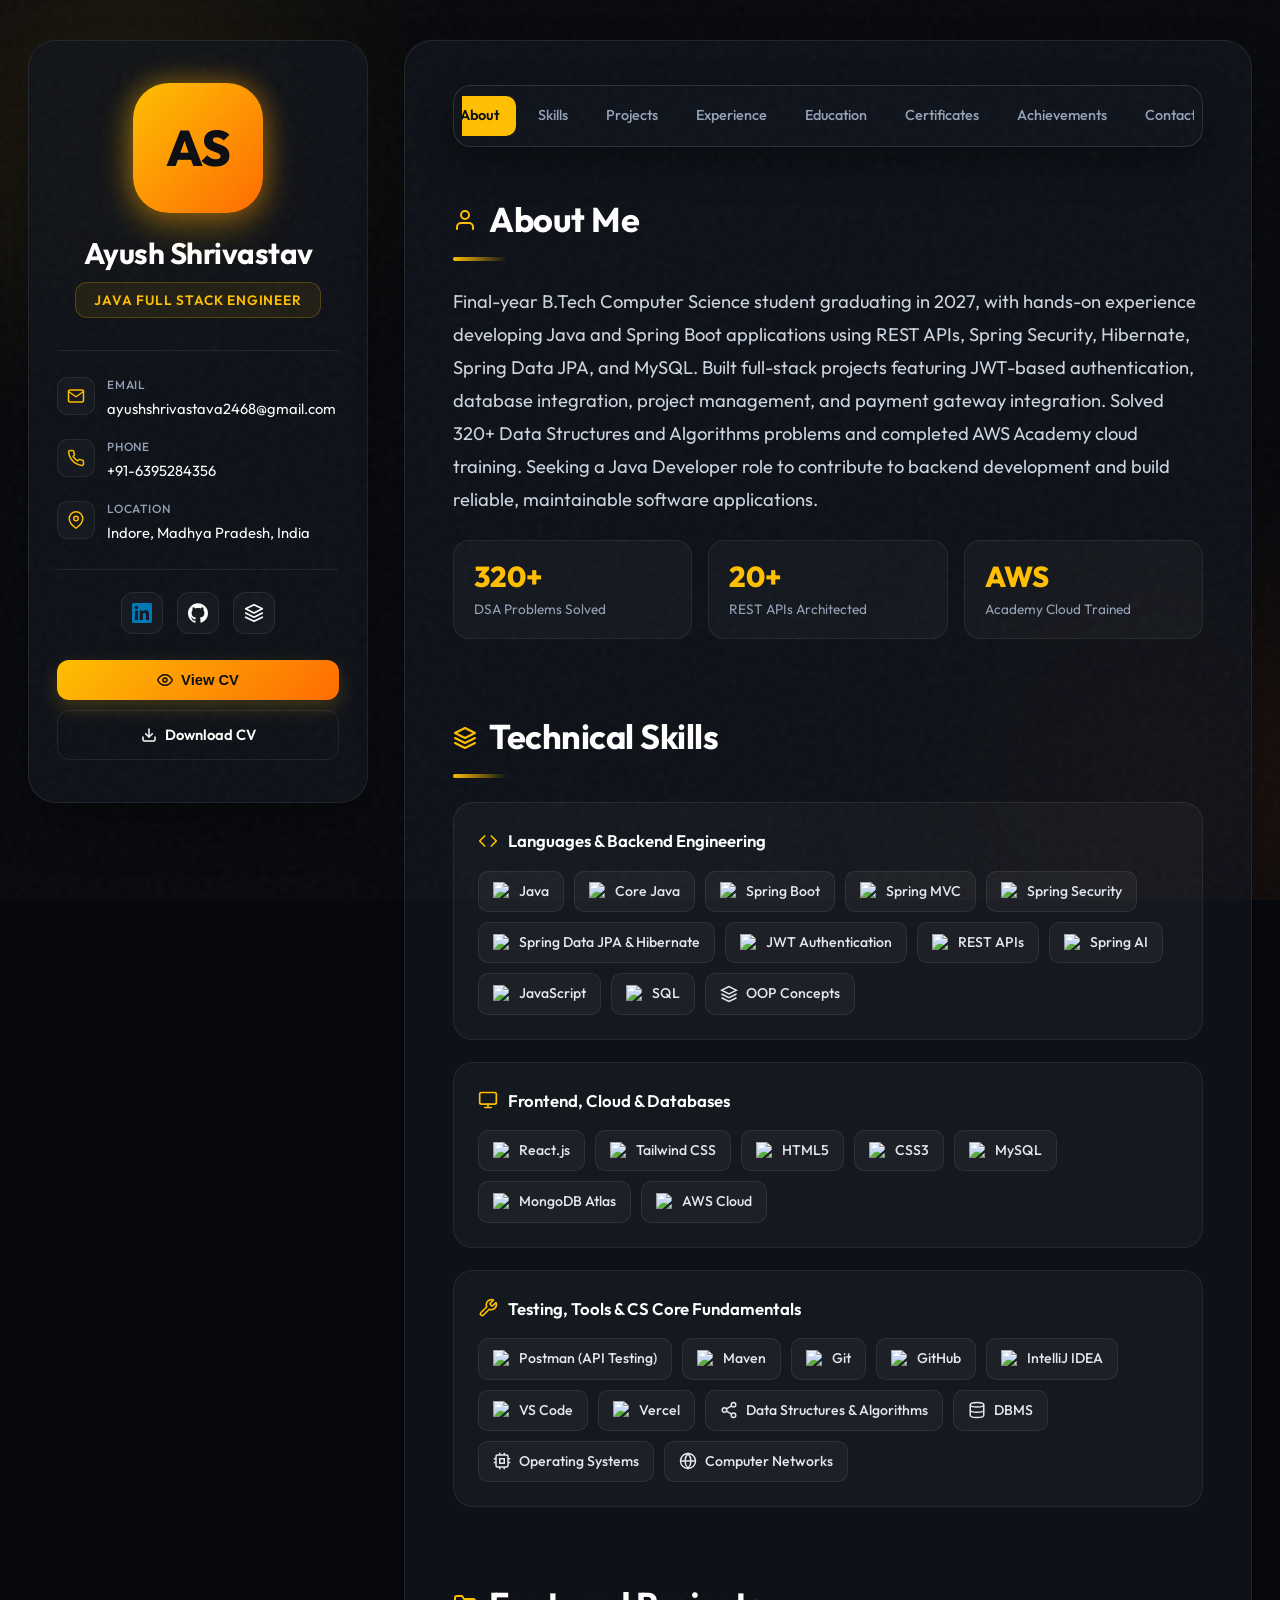
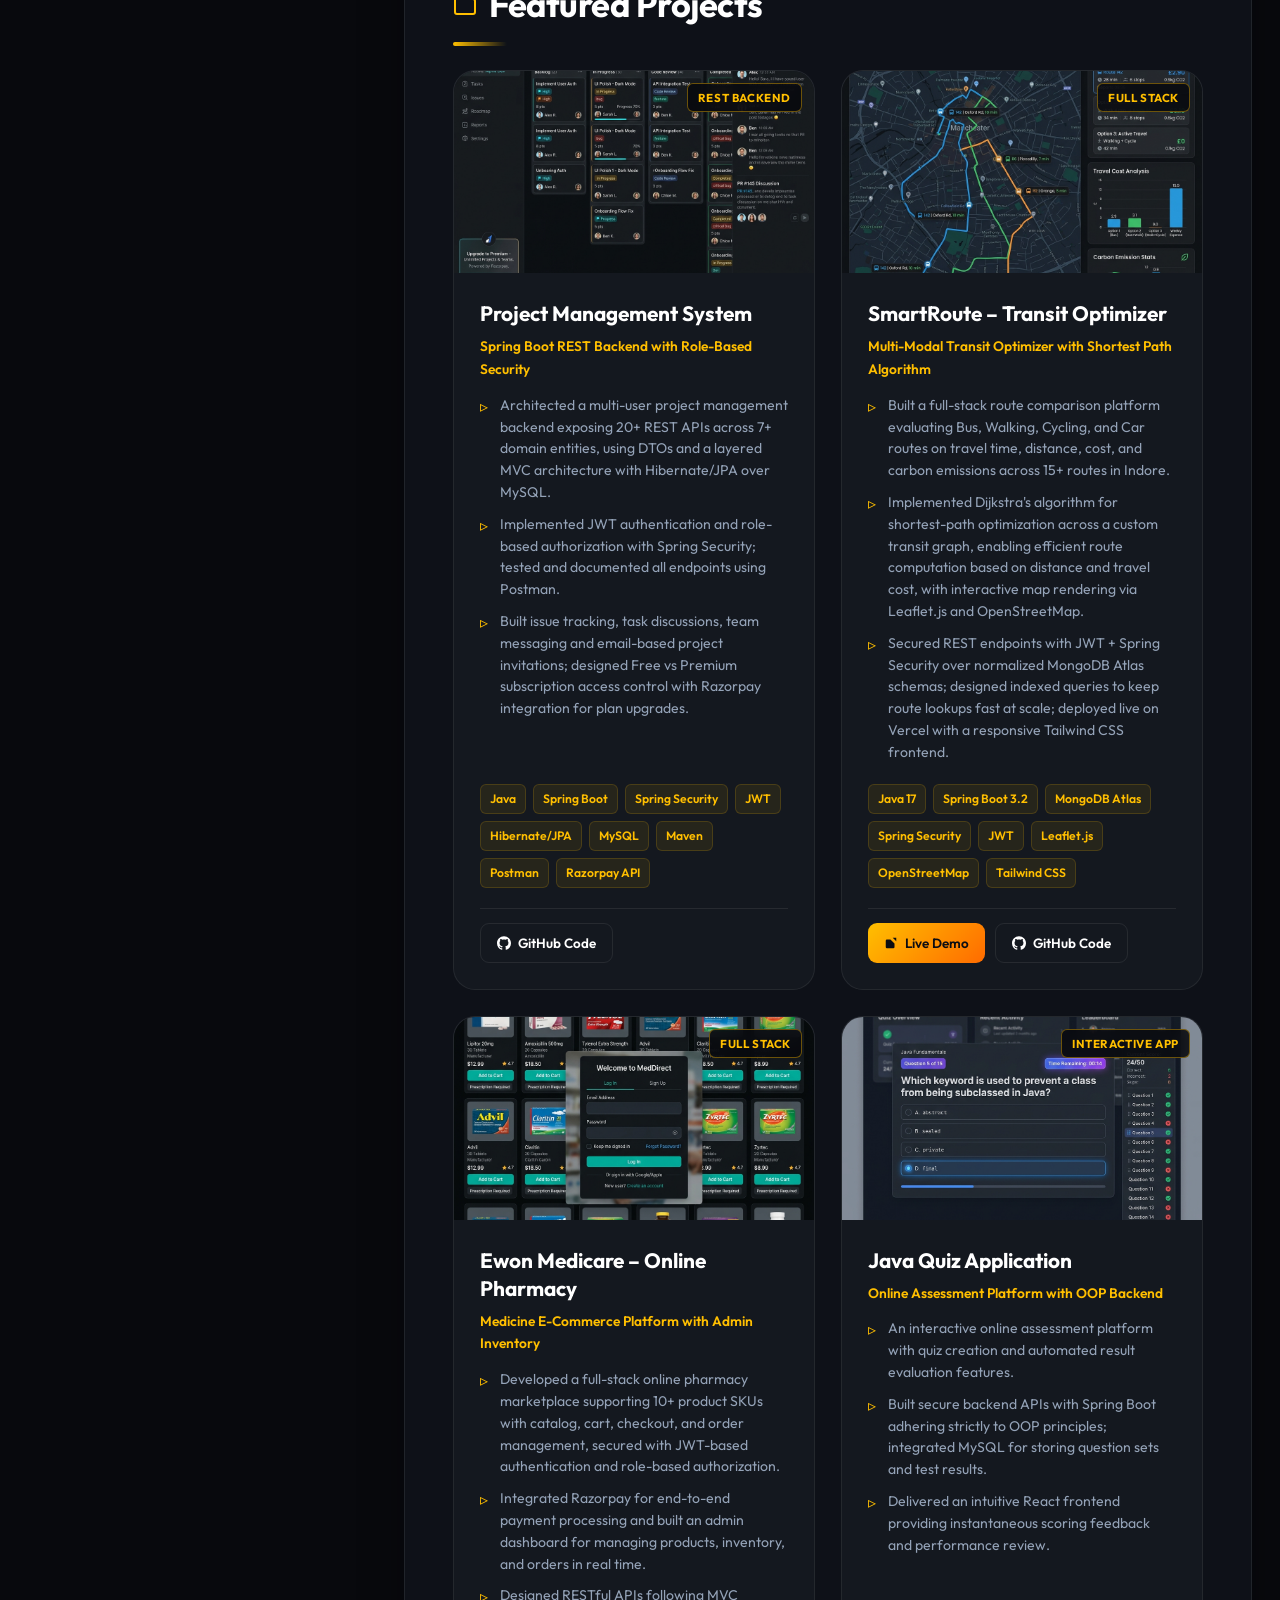
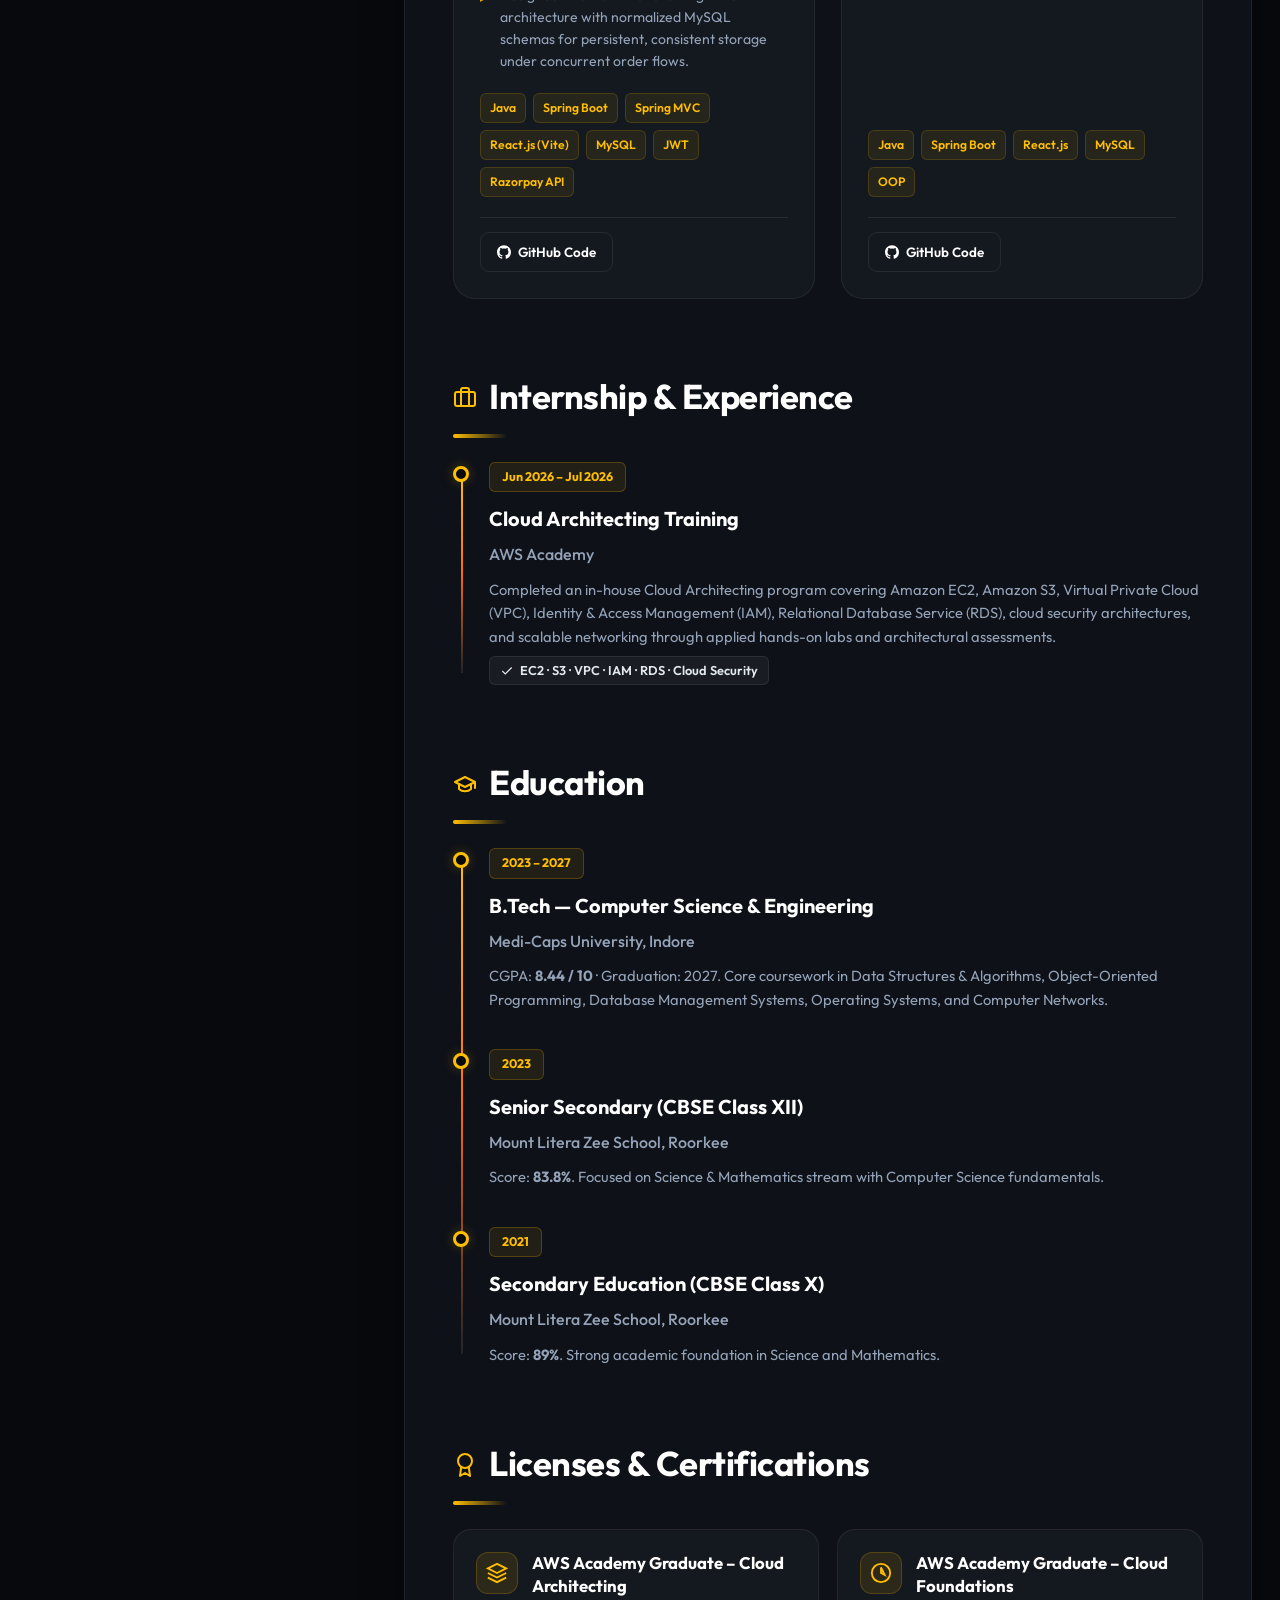
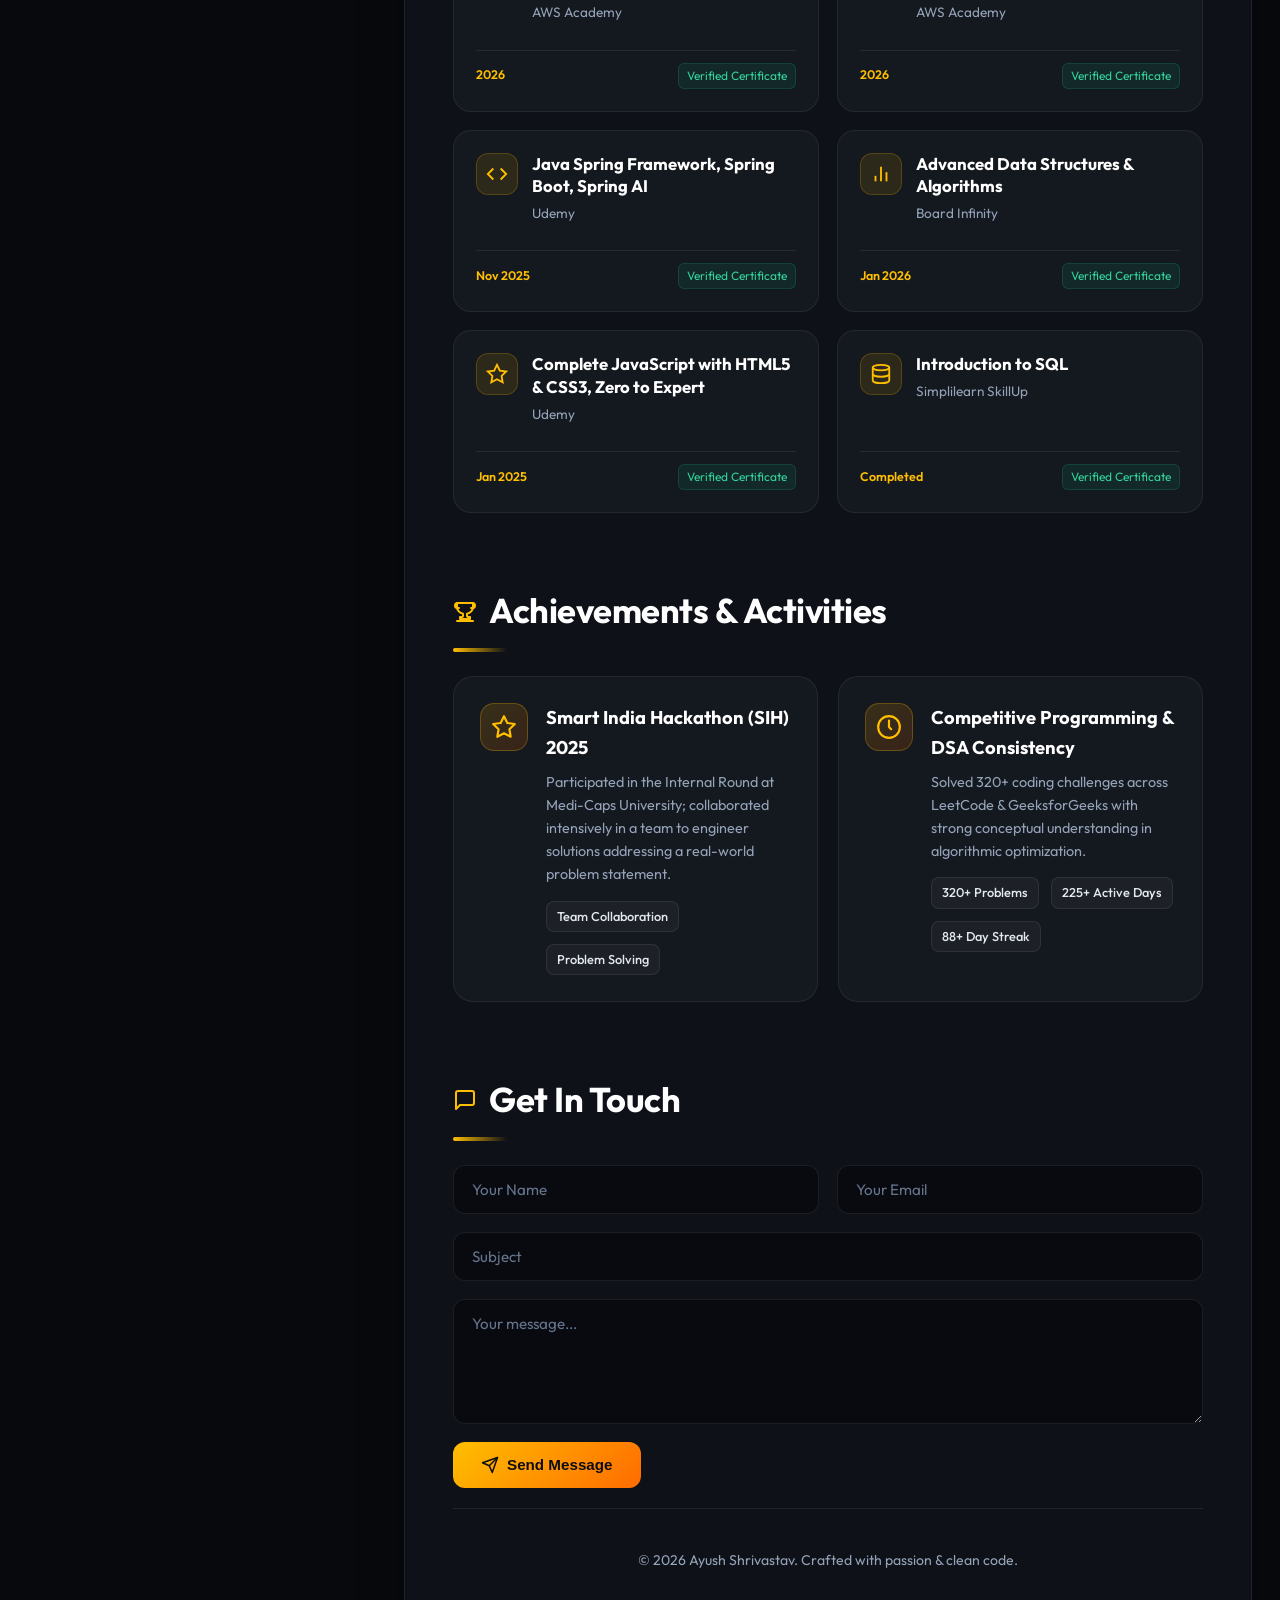
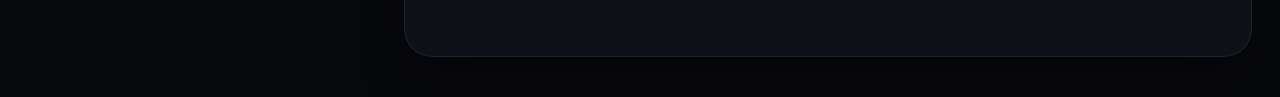
==== commit b3283cc4: "Update Codolio profile link to https://codolio.com/profile/Ayush95" ====
--- a/index.html
+++ b/index.html
@@ -71,7 +71,7 @@
                 <a href="https://github.com/ayush95922" target="_blank" rel="noopener noreferrer" aria-label="GitHub Profile" class="social-github" title="GitHub">
                     <svg width="20" height="20" viewBox="0 0 24 24" fill="#FFFFFF" xmlns="http://www.w3.org/2000/svg"><path d="M12 .297c-6.63 0-12 5.373-12 12 0 5.303 3.438 9.8 8.205 11.385.6.113.82-.258.82-.577 0-.285-.01-1.04-.015-2.04-3.338.724-4.042-1.61-4.042-1.61C4.422 18.07 3.633 17.7 3.633 17.7c-1.087-.744.084-.729.084-.729 1.205.084 1.838 1.236 1.838 1.236 1.07 1.835 2.809 1.305 3.495.998.108-.776.417-1.305.76-1.605-2.665-.3-5.466-1.332-5.466-5.93 0-1.31.465-2.38 1.235-3.22-.135-.303-.54-1.523.105-3.176 0 0 1.005-.322 3.3 1.23.96-.267 1.98-.399 3-.405 1.02.006 2.04.138 3 .405 2.28-1.552 3.285-1.23 3.285-1.23.645 1.653.24 2.873.12 3.176.765.84 1.23 1.91 1.23 3.22 0 4.61-2.805 5.625-5.475 5.92.42.36.81 1.096.81 2.22 0 1.606-.015 2.896-.015 3.286 0 .315.21.69.825.57C20.565 22.092 24 17.592 24 12.297c0-6.627-5.373-12-12-12"/></svg>
                 </a>
-                <a href="https://codolio.com/profile/ayush95922" target="_blank" rel="noopener noreferrer" aria-label="Codolio Profile" class="social-codolio" title="Codolio Profile">
+                <a href="https://codolio.com/profile/Ayush95" target="_blank" rel="noopener noreferrer" aria-label="Codolio Profile" class="social-codolio" title="Codolio Profile">
                     <svg width="20" height="20" viewBox="0 0 24 24" fill="none" stroke="currentColor" stroke-width="2" stroke-linecap="round" stroke-linejoin="round"><polygon points="12 2 2 7 12 12 22 7 12 2"></polygon><polyline points="2 17 12 22 22 17"></polyline><polyline points="2 12 12 17 22 12"></polyline></svg>
                 </a>
             </div>
@@ -653,7 +653,7 @@
                         <span>•</span>
                         <a href="https://github.com/ayush95922" target="_blank">GitHub</a>
                         <span>•</span>
-                        <a href="https://codolio.com/profile/ayush95922" target="_blank">Codolio</a>
+                        <a href="https://codolio.com/profile/Ayush95" target="_blank">Codolio</a>
                     </div>
 
                     <div class="cv-section-title">PROFESSIONAL SUMMARY</div>
